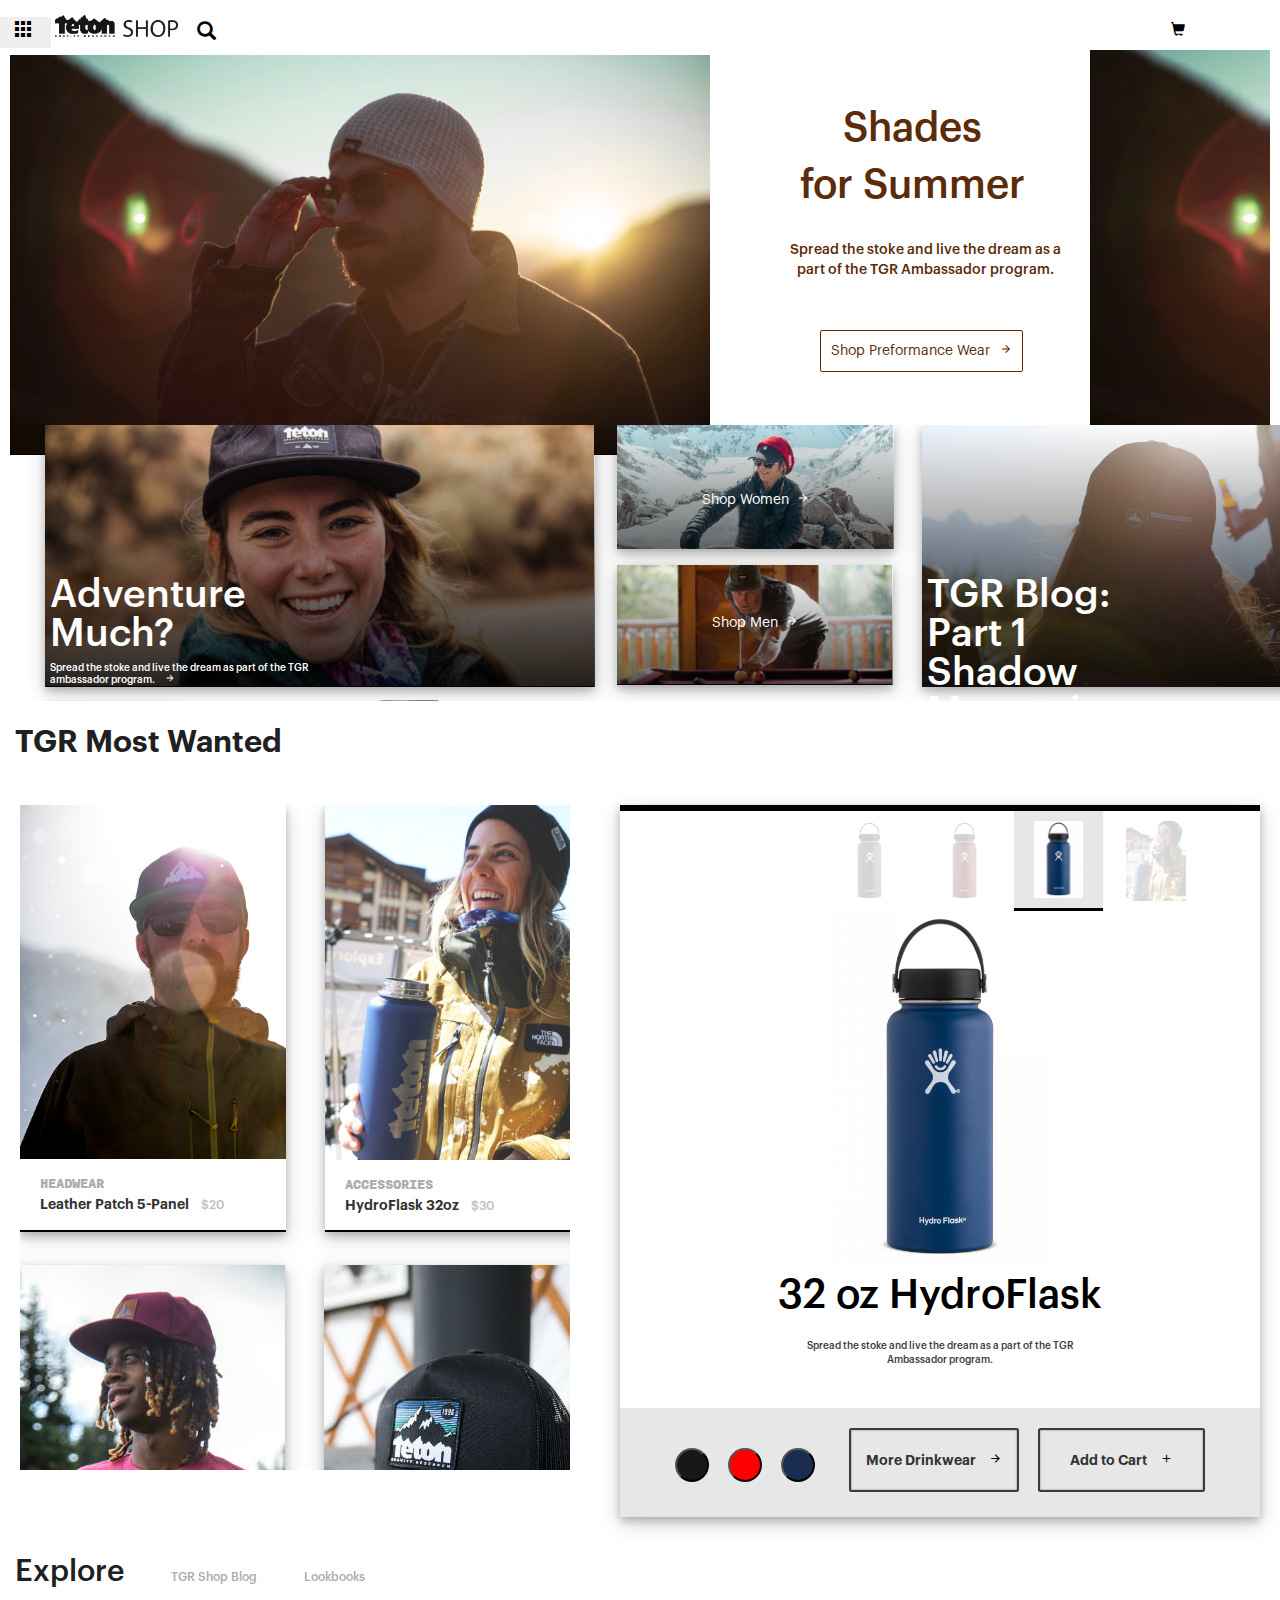
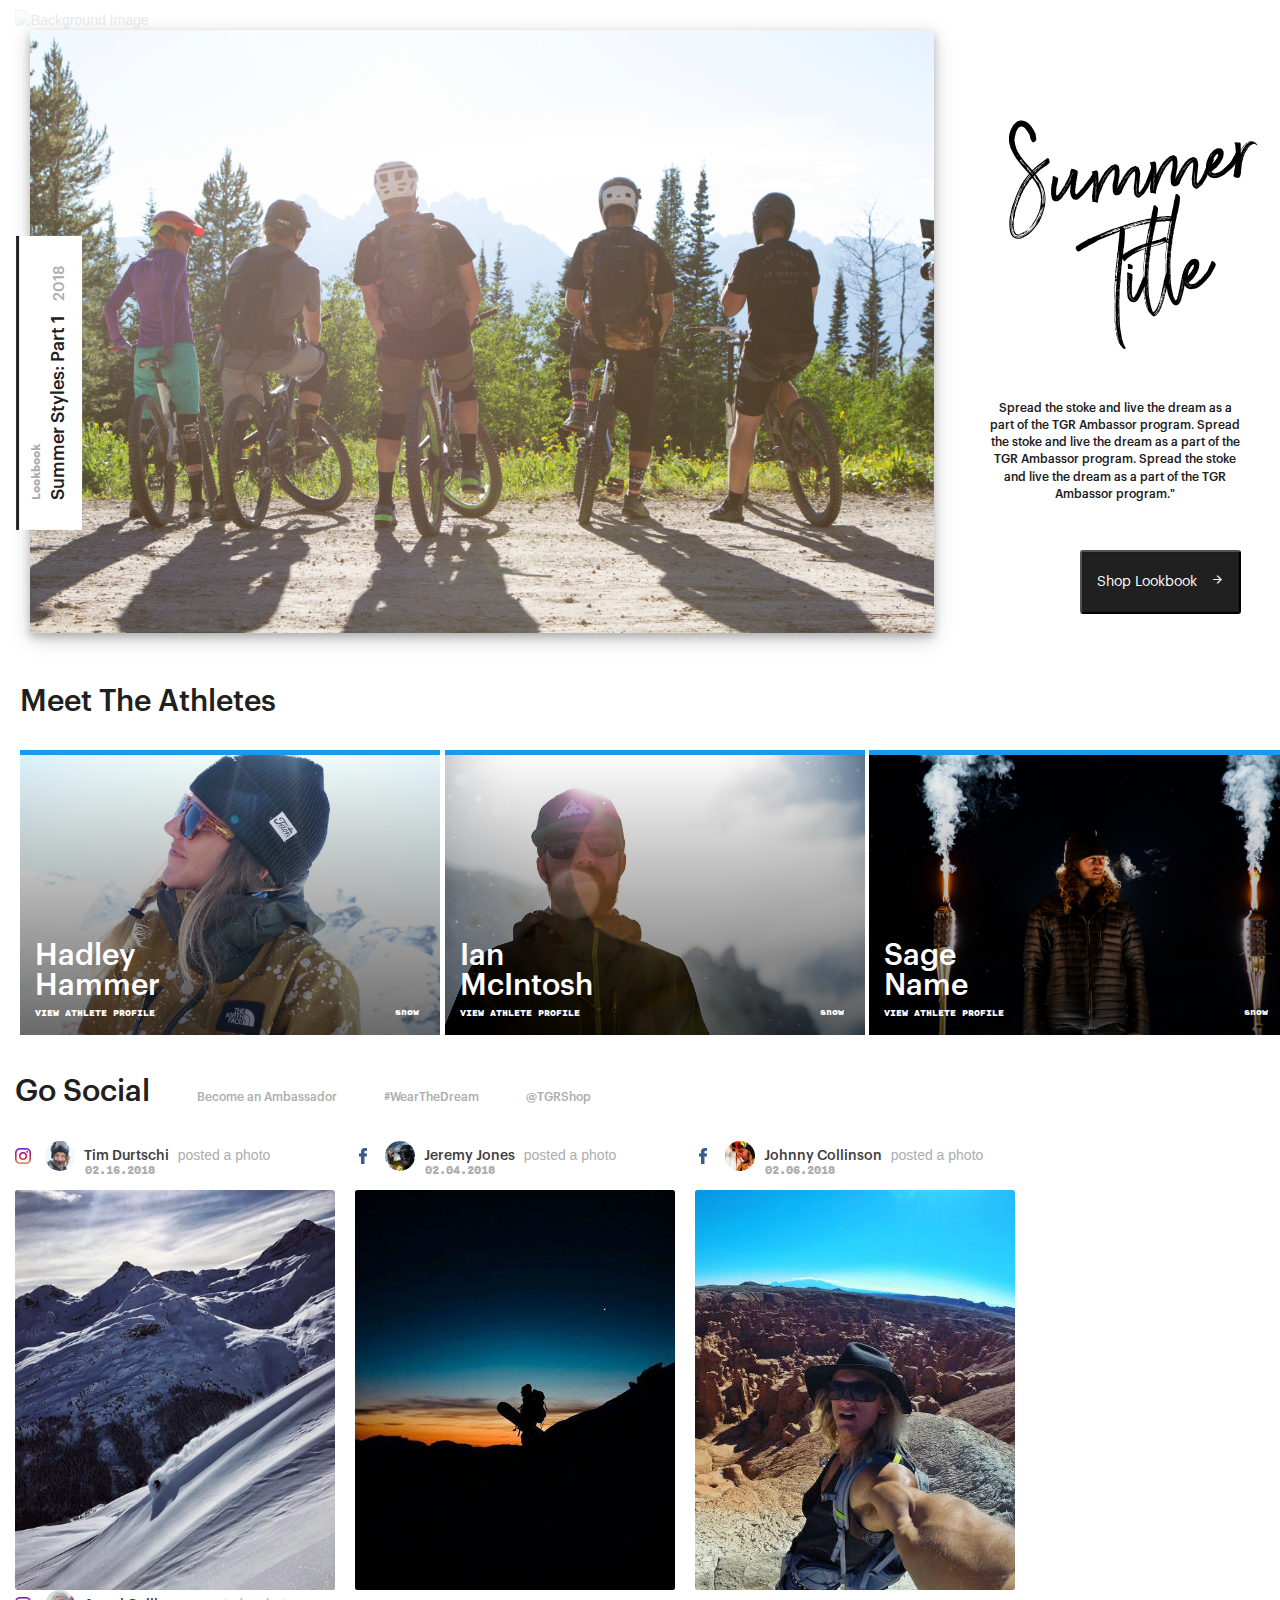
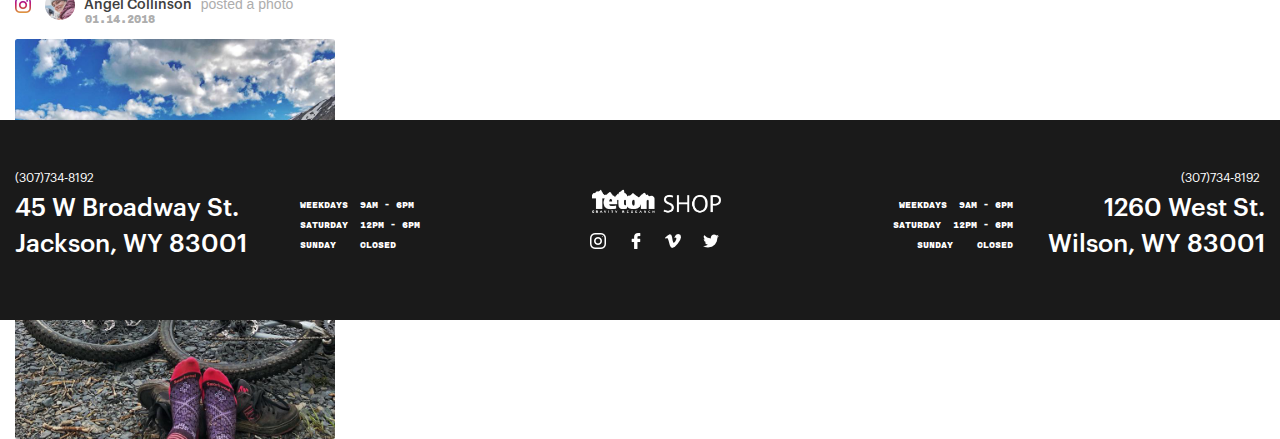
==== index.html @ 50fa4849 "6/29/2018 4:58pm RH" ====
<!doctype html>
<html lang="en">
<head>
	<meta charset="utf-8">
    <link rel="stylesheet" href="assets/css/style.css">
    <link rel="reset" href="assets/css/reset.css">
    <link rel="stylesheet" href="https://maxcdn.bootstrapcdn.com/bootstrap/3.3.7/css/bootstrap.min.css">
    <link href="https://fonts.googleapis.com/icon?family=Material+Icons" rel="stylesheet">
    <link rel="stylesheet" href="https://cdnjs.cloudflare.com/ajax/libs/font-awesome/4.7.0/css/font-awesome.min.css">
    <link rel="stylesheet" href="https://cdnjs.cloudflare.com/ajax/libs/Swiper/4.3.2/css/swiper.css"> 

	<title>Teton Shop Summer</title>

</head>

<body>

<!--Header-->
	<div class="logo">
        <div class="row">
        	<div class="navigation">
	        	<div class="dropdown">
		       		<button onclick="myFunction()" class="dropbtn">
		       			<i class="material-icons">&#xe5c3;</i>
		       		</button>
		       		<div class="dropdown-content" id="myDropdown">
		       			<div class="close-dropdown"><i class="material-icons dropdown">&#xe5cd;</i></div>
		       			<img alt="logo" src="assets/images/logo.png" class="dropdown-logo">
		       			<div class="dropdown-search"><span class="glyphicon glyphicon-search"></span></div>
		       			<a href="#" class="teton-link">tetongravity.com<i class="material-icons link-arrow">&#xe5c8;</i></a>
		       			<div class="dropdown-area1">
		       				<div class="dropdown-headers1">
				       			<a href="#">Films</a>
				       			<a href="#">Team</a>
				       			<a href="#">Lookbook</a>
				       		</div>
				       		<div class="dropdown-headers2">
				       			<a href="#">Contact</a>
				       			<a href="#" class="sub-categories">Locations</a>
				       			<a href="#" class="sub-categories">Shipping & Returns</a>
				       			<a href="#" class="sub-categories">Customer Service</a>
								<a href="#" class="sub-categories">FAQ</a>
							</div>
						</div>
						<div class="dropdown-area2">
			       			<a href="#">Men</a>
			       			<a href="#" class="sub-categories">Graphic Tees</a>
			       			<a href="#" class="sub-categories">Hoodies & Flannels</a>
			       			<a href="#" class="sub-categories">Preformance Wear</a>
			       			<a href="#">Women</a>
			       			<a href="#" class="sub-categories">Tees & Tanks</a>
			       			<a href="#" class="sub-categories">Hoodies</a>
			       			<a href="#" class="sub-categories">Shorts</a>
							<a href="#" class="sub-categories">Preformance Wear</a>
						</div>
						<div class="dropdown-area3">
			       			<a href="#">Accessories</a>
			       			<a href="#" class="sub-categories">Stickers</a>
			       			<a href="#" class="sub-categories">Beverage</a>
			       			<a href="#" class="sub-categories">Socks</a>
			       			<a href="#" class="sub-categories">Books</a>
			       			<a href="#" class="sub-categories">Gift Cards</a>
			       		</div>
			       		<div class="dropdown-area4">
			       			<a href="#">Headwear</a>
			       			<a href="#" class="sub-categories">Hats/Caps</a>
			       			<a href="#" class="sub-categories">Beanies</a>
			       			<a href="#" class="sub-categories">Buffs</a>
			       			<div class="eyewear">
				       			<a href="#">Eyewear</a>
				       			<a href="#" class="sub-categories">Goggles</a>
				       			<a href="#" class="sub-categories">Sunglasses</a>
			       			</div>
			       			<a href="#" class="sale">Sale</a>
			       		</div>
			       		<img src="assets/images/a-biker.jpg" alt="Your Profile" class="login-hero">
			       		<div class="login-hero-overlay"></div>
			       		<img src="assets/images/a-biker2.jpg" alt="Your Profile" class="login-profile">
			       		<div class="login-name">John Doe</div>
			       		<div class="login-shipping">shipping address</div>
			       		<div class="login-address">1234 Torotown St.</br>City,ST-12345</div>
			       		<button class="edit-profile">Edit Profile</button>
			       		<div class="not-you">Not you?</div>
			       		<div class="not-you-sign">Sign In</div>
			       		<button class="your-cart"><span class="glyphicon login-cart"></span></button>

		       		</div>
	       		</div>
	       	</div>
       		<div class="col-2">
    			<img alt="logo" src="assets/images/logo.png">
    		</div>
	    	<div class="col-3">
	   			<span class="glyphicon glyphicon-search"></span>
	   		</div>
	   	</div>
	<div class="hero-image"></div>
	<div class="shades">Shades</br>for Summer</div>
	<div class="header-description">Spread the stoke and live the dream as a</br>part of the TGR Ambassador program.</div>
	<button class="header-button">Shop Preformance Wear<i class="material-icons header-wear-arrow">&#xe5c8;</i></button>
	<div class="shopping-cart"><span class="glyphicon"></span></div>
	<img src="assets/images/videoreplace-other.jpg" class="hero-image-two" alt="Shades">
	</div>
<!--End Header-->
<!--End Infinite Scroller-->

<!--Section 1-->
	<div class="section-one-row">
		<div class="scrollable">
			<div class="col-md-5 scroller-element1">
				<img src="assets/images/adventuremuch.jpg" alt="Ambassador program picture" class="element1-pic">
				<div class="element1-text">
					<div class="adventure-text">Adventure Much?
					</div> Spread the stoke and live the dream as part of the TGR </br>ambassador program.
					<i class="material-icons element1-arrow">&#xe5c8;</i>
				</div>
			</div>
			<div class="col-md-3">
				<img src="assets/images/@nickkalisz_DSC06789.jpg" alt="Shop Women" class="shop-women">
				<div class="shop-women-text">Shop Women
					<i class="material-icons shop-women-arrow">&#xe5c8;</i>
				</div>
				<img src="assets/images/shopm.jpg" alt="Shop Men" class="shop-men">
				<div class="shop-men-text">Shop Men
					<i class="material-icons shop-men-arrow">&#xe5c8;</i>
				</div>
			</div>
			<div class="col-md-4 scroller-element4">
				<img src="assets/images/IMG_8978.jpg" alt="hat" class="element4">
				<div class="element1-text">
					<div class="adventure-text">TGR Blog: Part 1</br>Shadow Mountain</div>
					Shadow Mountain- at the base of the Tetons is home to our first adventure. See the Whole Story here.
					<i class="material-icons element1-arrow">&#xe5c8;</i>
				</div>
			</div>

<!--Repeated Section One-->

			<div class="col-md-5 scroller-element-2">
				<img src="assets/images/adventuremuch.jpg" alt="Ambassador program picture" class="element1-pic">
				<div class="element1-text">
					<div class="adventure-text">Adventure Much?
					</div> Spread the stoke and live the dream as part of the TGR </br>ambassador program.
					<i class="material-icons element1-arrow">&#xe5c8;</i>
				</div>
			</div>
			<div class="col-md-3">
				<img src="assets/images/@nickkalisz_DSC06789.jpg" alt="Shop Women" class="shop-women">
				<div class="shop-women-text">Shop Women
					<i class="material-icons shop-women-arrow">&#xe5c8;</i>
				</div>
				<img src="assets/images/shopm.jpg" alt="Shop Men" class="shop-men">
				<div class="shop-men-text">Shop Men
					<i class="material-icons shop-men-arrow">&#xe5c8;</i>
				</div>
			</div>
			<div class="col-md-4 scroller-element4">
				<img src="assets/images/IMG_8978.jpg" alt="Video" class="element4">
			</div>
		</div>
	</div>
<!--End Section 1-->

<!--TGR Most Wanted Title-->
	<div class="mostwanted">TGR Most Wanted</div>

<!--Section Two-->
	<div class="section2-row">
		<div class="vertical-scroller-area">
			<div class="vertical-scroller">
				<div class="col-md-3 mostwanted-ad1">
					<img src="assets/images/IAN.jpg" alt="leather patch ad" class="mostwanted-ad1-picture">
					<div class="headwear-caption-holder">
						<div class="headwear">headwear</div>
						<div class="headwear-caption">Leather Patch 5-Panel
							<div class="headwear-price">$20</div>
						</div>
			   		</div>		
				</div>
				<div class="col-md-3 mostwanted-ad2">
					<img src="assets/images/DSC00227.jpg" alt="Hydroflask Ad" class="accessoriesimg">
					<div class="headwear-caption-holder">
						<div class="headwear">accessories</div>
						<div class="headwear-caption">HydroFlask 32oz
							<div class="headwear-price">$30</div>
						</div>
					</div>
				</div>
				<div class="col-md-3 hat1-ad">
					<img src="assets/images/WP9A0791.jpg" alt="Hat Ad" class="hat1ad">
					<div class="headwear-caption-holder">
						<div class="headwear">apparel</div>
						<div class="headwear-caption">Ride the Tetons Tee
							<div class="headwear-price">$20</div>
						</div>
			   		</div>		
				</div>
				<div class="col-md-3 hat2-ad">
					<img src="assets/images/4045-BK-Lifestyleshot.jpg" alt="Hat Ad" class="hat2ad">
					<div class="headwear-caption-holder">
						<div class="headwear">headwear</div>
						<div class="headwear-caption">Alpine Cap
							<div class="headwear-price">$20</div>
						</div>
			   		</div>		
				</div>
				<div class="col-md-3 socks-ad">
					<img src="assets/images/ACCESSORIES.jpg" alt="Hat Ad" class="hat2ad">
					<div class="headwear-caption-holder">
						<div class="headwear">apparel</div>
						<div class="headwear-caption">Let's Go America Socks
							<div class="headwear-price">$20</div>
						</div>
			   		</div>		
				</div>
				<div class="col-md-3 sweatshirt-ad">
					<img src="assets/images/738A0532.JPG" alt="Hat Ad" class="hat2ad">
					<div class="headwear-caption-holder">
						<div class="headwear">headwear</div>
						<div class="headwear-caption">Alpine Cap
							<div class="headwear-price">$20</div>
						</div>
			   		</div>		
				</div>
				<div class="email-attention">Be the first to know.</div>
				<div class="stay-updated">Stay updated with the latest ticket & merch sales.</div>
				<div class="email-address">Email Address</div>
				<button class="email">Subscribe<i class="material-icons lookbook-arrow">&#xe5c8;</i></button>

			</div>
		</div>
		<div class="col-md-6 water-ad">
			<div class="gallery">
				<img src="assets/images/hydro-black.jpg" alt="Hydroflask" class="gallery-image">
				<img src="assets/images/hydro-red.jpg" alt="Hydroflask" class="gallery-image">
				<img src="assets/images/hydro-flask-stainless-steel-vacuum-insulated-water-bottle-32-oz-wide-mouth-flex-cap-cobalt.jpg" alt="HydroFlask" class="gallery-image gallery-image-highlight">
				<img src="assets/images/DSC00227.jpg" alt="Hydroflask Ad" class="gallery-image">
			</div>	
			<img src="assets/images/hydro-flask-stainless-steel-vacuum-insulated-water-bottle-32-oz-wide-mouth-flex-cap-cobalt.jpg" alt="HydroFlask" class="main-gallery-image" id="main-gallery-image">
			<div class="largeAd-title">32 oz HydroFlask</div>
			<div class="largeAd-text">Spread the stoke and live the dream as a part of the TGR </br>Ambassador program.</div>
			<div class="largeAd-bottom-container">
				<button class="black"></button>
				<button class="red"></button>
				<button class="blue"></button>
				<button class="drinkwear">More Drinkwear
					<i class="material-icons drinkwear-arrow">&#xe5c8;</i>
				</button>
				<button class="cart">Add to Cart
					<i class="material-icons cart-add">add</i>
				</button>
			</div>
		</div>
	</div>
<!--End Section Two-->	

<!--Section Three-->
	<div class="explore">Explore
		<p class="explore-nav1">TGR Shop Blog</p>
		<p class="explore-nav2">Lookbooks</p>
	</div>
	<img src="assets/images/bikerbackground.JPG" alt="Background Image" class="explore-background">
	<img src="assets/images/bikerimage.JPG" alt="Main Image" class="explore-image">
	<div class="sidebar">Lookbook
		<div class="sidebar-title">Summer Styles: Part 1
			<div class="year">2018</div>
		</div>
	</div>
	<div class="explore-title">Summer
		<div class="explore-title2">Title</div>
	</div>
	<div class="explore-info">Spread the stoke and live the dream as a part of the TGR Ambassor program. Spread the stoke and live the dream as a part of the TGR Ambassor program. Spread the stoke and live the dream as a part of the TGR Ambassor program."</div>
	<button class="lookbook">Shop Lookbook
		<i class="material-icons lookbook-arrow">&#xe5c8;</i>
	</button>

<!--End Section Three-->

<!--Section Four-->
	<div class="meetathletes">Meet The Athletes</div>
	<div class="scrollarea">
		<div class="scrollable2">
			<div class="col-md-2 scroll2-element1">
				<img src="assets/images/DSC00181.jpg" alt="Hadley Hammer" class="scroll2-image">
				<div class="scroll2-background"></div>
				<div class="scroll2-name">Hadley</br>Hammer</div>
				<button class="pro1">View Athlete Profile</button>
				<div class="scroll2-snow">snow</div>
			</div>

			<div class="col-md-2 scroll2-element2">
				<img src="assets/images/Ian_McIntosh_AK_2016__0222.jpg" alt="Ian McIntosh" class="scroll2-image">
				<div class="scroll2-background"></div>
				<div class="scroll2-name">Ian</br>McIntosh</div>
				<button class="pro1">View Athlete Profile</button>
				<div class="scroll2-snow">snow</div>
			</div>

			<div class="col-md-2 scroll2-element3">
				<img src="assets/images/Sage_2015_414.jpg" alt="Sage" class="scroll2-image">
				<div class="scroll2-background"></div>
				<div class="scroll2-name">Sage</br>Name</div>
				<button class="pro1">View Athlete Profile</button>
				<div class="scroll2-snow">snow</div>
			</div>

			<div class="col-md-2 scroll2-element4">
				<img src="assets/images/DSC00181.jpg" alt="Hadley Hammer" class="scroll2-image">
				<div class="scroll2-background"></div>
				<div class="scroll2-name">Hadley</br>Hammer</div>
				<button class="pro1">View Athlete Profile</button>
				<div class="scroll2-snow">snow</div>
			</div>

			<div class="col-md-2 scroll2-element5">
				<img src="assets/images/Ian_McIntosh_AK_2016__0222.jpg" alt="Ian McIntosh" class="scroll2-image">
				<div class="scroll2-background"></div>
				<div class="scroll2-athlete">Snow Athlete</div>
				<div class="scroll2-name">Ian</br>McIntosh</div>
				<button class="pro1">View Athlete Profile</button>
				<div class="scroll2-snow">snow</div>
			</div>

			<div class="col-md-2 scroll2-element6">
				<img src="assets/images/Sage_2015_414.jpg" alt="Sage" class="scroll2-image">
				<div class="scroll2-background"></div>
				<div class="scroll2-name">Sage</br>Name</div>
				<button class="pro1">View Athlete Profile</button>
				<div class="scroll2-snow">snow</div>
			</div>

		</div>
	</div>
		
<!--End Section Four-->

<!--Section Five-->
	<div class="social">Go Social
		<p class="social-nav1">Become an Ambassador</p>
		<p class="social-nav2">#WearTheDream</p>
		<p class="social-nav3">@TGRShop</p>
	</div>
	<div class="posts-container">
		<div class="col-sm-4 socialpost">
			<img src="assets/images/instagram-color.png" alt="Instagram" class="instagramincolor">
			<img src="assets/images/tim-profile.jpg" alt="Tim Durtschi" class="social-profile">
			<div class="social-name">Tim Durtschi</div>
			<div class="social-posted">posted a photo</div>
			<div class="social-date">02.16.2018</div>
			<img src="assets/images/tim-photo.png" alt="Social post" class="social-picture">
		</div>
		<div class="col-sm-4 socialpost">
			<img src="assets/images/facebook-color.png" alt="Facebook" class="facebookincolor">
			<img src="assets/images/jeremy-profile.jpg" alt="Jeremy Jones" class="social-profile">
			<div class="social-name">Jeremy Jones</div>
			<div class="social-posted">posted a photo</div>
			<div class="social-date">02.04.2018</div>
			<img src="assets/images/jeremy-post.jpg" alt="Jeremy's Post" class="social-picture">
		</div>
		<div class="col-sm-4 socialpost">
			<img src="assets/images/facebook-color.png" alt="Facebook" class="facebookincolor">
			<img src="assets/images/johnny-profile.jpg" alt="Johnny Collinson" class="social-profile">
			<div class="social-name">Johnny Collinson</div>
			<div class="social-posted">posted a photo</div>
			<div class="social-date">02.06.2018</div>
			<img src="assets/images/johnny-post.jpg" alt="Johnny's Post" class="social-picture">
		</div>
		<div class="col-sm-4 socialpost">
			<img src="assets/images/instagram-color.png" alt="Instagram" class="instagramincolor">
			<img src="assets/images/angel-profile.jpg" alt="Angel Collinson" class="social-profile">
			<div class="social-name">Angel Collinson</div>
			<div class="social-posted">posted a photo</div>
			<div class="social-date">01.14.2018</div>
			<img src="assets/images/angel-picture.jpg" alt="Angel's Post" class="social-picture">
		</div>
	</div>
<!--End Section Five-->

<!--Footer-->
	<div class="footer">
		<div class="col-md-4">
			<div class="phone-number">(307)734-8192</div>
			<div class="address">45 W Broadway St.</br>Jackson, WY 83001</div>
			<div class="days-of-week">weekdays&nbsp;&nbsp;9am - 6pm</br>saturday&nbsp;&nbsp;12pm - 6pm</br>sunday&nbsp;&nbsp;&nbsp; closed</div>
		</div>
		<div class="col-md-4">
			<img src="assets/images/logowhite.png" alt="Footer Logo" class="footer-logo">
			<img src="assets/images/instagram.png" alt="Instagram" class="instagram">
			<img src="assets/images/facebook-logo.png" alt="Facebook" class="facebook">
			<img src="assets/images/vimeo-logo.png" alt="Vimeo" class="vimeo">
			<img src="assets/images/twitter-logo-silhouette.png" alt="Twitter" class="twitter">
		</div>
		<div class="col-md-4">
			<div class="phone-number two">(307)734-8192</div>
			<div class="address2">1260 West St.</br>Wilson, WY 83001</div>
			<div class="days-of-week-two">weekdays&nbsp;&nbsp;9am - 6pm</br>saturday&nbsp;&nbsp;12pm - 6pm</br>sunday&nbsp;&nbsp;&nbsp; closed</div>
		</div>
	</div>
<!--End Footer-->

<!--JQuery-->
	<script src="https://ajax.googleapis.com/ajax/libs/jquery/3.3.1/jquery.min.js"></script>
	<script src="https://cdnjs.cloudflare.com/ajax/libs/Swiper/4.3.2/js/swiper.js"></script>
	<script title="text/javascript" src="assets/js/main.js"></script>
<!--End JQuery-->


</body>
</html>
---- assets/css/style.css ----
/* TABLE OF CONTENTS
##1 Fonts 
##2 Header
##3 Swiper
	##Section 1
		##Section 1, col 1
		##Section 1, col 2
		##Section 1, col 3
##4 Section 2
	Headwear Ad
	Accesories Ad
	Water Bottle Ad
	Hat1 Ad
	Hat2 Ad
##5 Section 3
	##6 Sidebar
	##7 Explore Info
##8 Section 4
	##9 Scrollable 2
##16 Section 5
##21 Section 6
*/
/* line 26, ../scss/_home.scss */
body {
  overflow-x: hidden;
}

/* ##1 Fonts */
@font-face {
  font-family: graphikblack;
  src: url("/assets/fonts/Graphik-Black.otf");
}
@font-face {
  font-family: graphikmedium;
  src: url("/assets/fonts/Graphik-Medium.otf");
}
@font-face {
  font-family: graphikregular;
  src: url("/assets/fonts/Graphik-Regular.otf");
}
@font-face {
  font-family: brownhillscript;
  src: url("/assets/fonts/Brownhill Script.ttf");
}
@font-face {
  font-family: graphiksemibold;
  src: url("/assets/fonts/Graphik-Semibold.otf");
}
@font-face {
  font-family: nittiblack;
  src: url("/assets/fonts/nitti_black.ttf");
}
@font-face {
  font-family: graphikextralight;
  src: url("/assets/fonts/Graphik-Extralight.otf");
}
/* End Fonts */
/* ##2 Header */
/* line 64, ../scss/_home.scss */
.hero-image {
  background-image: url("/assets/images/videoreplace.jpg");
  height: 400px;
  width: 700px;
  background-position: center;
  background-size: cover;
  border-bottom: solid 1px black;
  position: relative;
}

/* line 73, ../scss/_home.scss */
div.col-1 {
  margin-left: 20px;
  display: inline;
  font-size: 22px;
  margin-top: 20px;
  color: black;
}

/* line 80, ../scss/_home.scss */
div.col-2 {
  display: inline;
}

/* line 84, ../scss/_home.scss */
div.col-3 {
  display: inline;
  font-size: 19px;
}

/* line 89, ../scss/_home.scss */
div.logo {
  width: 20%;
  margin-left: 10px;
  padding-top: 15px;
}

/* line 95, ../scss/_home.scss */
.logo img {
  width: 50%;
  padding: 10px;
  padding-top: 0px;
  padding-bottom: 18px;
  margin-left: 50px;
}

/* line 102, ../scss/_home.scss */
.logo span {
  color: black;
}

/* line 105, ../scss/_home.scss */
.shades {
  position: absolute;
  top: 100px;
  left: 800px;
  color: #5C2B0A;
  font-family: graphikmedium;
  font-size: 40px;
  text-align: center;
}

/* line 114, ../scss/_home.scss */
.header-description {
  position: absolute;
  top: 240px;
  left: 790px;
  text-align: center;
  color: #5C2B0A;
  font-family: graphikmedium;
}

/* line 122, ../scss/_home.scss */
button.header-button {
  position: absolute;
  top: 330px;
  left: 820px;
  background-color: white;
  border: solid 1px;
  border-radius: 2px;
  padding: 10px 10px;
  font-family: graphikregular;
  color: #5C2B0A;
}

/* line 133, ../scss/_home.scss */
button.header-button:hover {
  transition: ease .2s;
  box-shadow: 0 8px 16px 0 rgba(0, 0, 0, 0.2), 0 6px 20px 0 rgba(0, 0, 0, 0.19);
}

/* line 137, ../scss/_home.scss */
i.material-icons.header-wear-arrow {
  font-size: 12px;
  margin-left: 10px;
}

/* line 141, ../scss/_home.scss */
img.hero-image-two {
  position: absolute;
  right: 0px;
  top: 0px;
  height: 425px;
  width: 200px;
  margin-top: 50px;
}

/* line 150, ../scss/_home.scss */
i {
  font-size: 24px;
}

/* line 153, ../scss/_home.scss */
i.materialicons {
  font-size: 14px;
  position: absolute;
  top: 496px;
  left: 702px;
  color: red;
}

/* line 161, ../scss/_home.scss */
.cart h1 {
  font-family: graphikblack;
  font-size: 13px;
  color: black;
  padding-right: 15px;
  float: right;
}

/* line 168, ../scss/_home.scss */
div.cart {
  width: 15%;
  float: right;
  position: absolute;
  top: 0;
  right: 0;
}

/* line 175, ../scss/_home.scss */
.summer-title {
  position: absolute;
  top: 65px;
  left: 320px;
  font-family: brownhillscript;
  color: white;
  font-size: 120px;
  line-height: 110px;
  transform: rotate(-8deg);
  animation: 3s ease-in-out;
}

/* line 186, ../scss/_home.scss */
.summer-title2 {
  position: absolute;
  font-family: brownhillscript;
  color: white;
  font-size: 120px;
  transform: rotate(-5deg);
  margin-left: 65px;
  animation: 3s ease-in-out;
}

@keyframes fadeIn {
  from {
    opacity: 0;
  }
  to {
    opacity: 1;
  }
}
/* line 196, ../scss/_home.scss */
.fade-in {
  opacity: 0;
  animation: fadeIn ease-in 1;
  animation-fill-mode: forwards;
  animation-duration: 2s;
}

/* line 202, ../scss/_home.scss */
.fade-in.one {
  animation-delay: 0.7s;
}

/* line 205, ../scss/_home.scss */
.nav-col2 img {
  height: 20px;
}

/*button*/
/* line 209, ../scss/_home.scss */
.button {
  width: 100%;
  float: right;
  padding-right: 5%;
  padding-bottom: 3%;
  right: 0;
  bottom: 0;
  position: absolute;
}

/* line 219, ../scss/_home.scss */
.button .btn-video {
  background-color: white;
  color: black;
  font-size: 13px;
  border-radius: 2px;
  border: none;
  padding: 10px;
  float: right;
  transition: 0.25s;
  opacity: 0.9;
  font-family: graphikmedium;
}

/* line 231, ../scss/_home.scss */
.glyphicon {
  margin-left: 5px;
}

/* line 235, ../scss/_home.scss */
.button .btn-video:hover {
  background-color: #E4BFA4;
  box-shadow: 0 8px 16px 0 rgba(0, 0, 0, 0.2), 0 6px 20px 0 rgba(0, 0, 0, 0.19);
}

/* line 240, ../scss/_home.scss */
.shopping-cart {
  position: absolute;
  top: 20px;
  right: 95px;
}

/* End Header */
/* ##3 Swiper */
                    /*
.swiper-container {
    width: 100%;
    height: 100%;
    margin-top: 10px !important;
}
.swiper-wrapper {
	-webkit-transition-timing-function:linear!important; 
	-o-transition-timing-function:linear!important; 
	transition-timing-function:linear!important; 
} 
.swiper-slide {
    text-align: center;
    font-size: 15px;
    font-family: graphikmedium;
    background: #fff;    
}
a {
	color: red !important;
	text-decoration: underline !important;
}*/
/* Section 1 */
/* line 272, ../scss/_home.scss */
div.section-one-row {
  margin-top: -30px;
  margin-left: 30px;
  width: 100vw;
  overflow-x: scroll;
}

/* line 278, ../scss/_home.scss */
.scrollable {
  overflow-x: scroll;
  overflow-y: hidden;
  width: 192vw;
}

/* line 283, ../scss/_home.scss */
.element1-pic {
  width: auto;
  height: 262px;
  z-index: 0;
  position: absolute;
  border-bottom: solid black 1px;
}

/* line 290, ../scss/_home.scss */
.shop-women {
  height: 124px;
  margin-bottom: 20px;
  position: absolute;
  z-index: 0;
}

/* line 296, ../scss/_home.scss */
.shop-men {
  height: 120px;
  position: absolute;
  border-bottom: solid black 1px;
}

/* line 301, ../scss/_home.scss */
.section-one-video {
  height: 262px;
  border-bottom: solid black 1px;
  box-shadow: 0 4px 8px 0 rgba(0, 0, 0, 0.2), 0 6px 20px 0 rgba(0, 0, 0, 0.19);
}

/* line 306, ../scss/_home.scss */
.col-md-4.scroller-element4 {
  margin-top: 0px;
}

/* line 309, ../scss/_home.scss */
.col-md-5.scroller-element1 {
  padding-right: 5px;
  width: 571.62px;
}

/* line 313, ../scss/_home.scss */
.col-md-5.scroller-element-2 {
  margin-left: 85px;
  width: 571px;
}

/* Section 1, col 1 */
/* line 318, ../scss/_home.scss */
.element1-text {
  z-index: 5;
  position: relative;
  bottom: 0;
  background: linear-gradient(to bottom, transparent 0%, black 120%);
  box-shadow: 0 4px 8px 0 rgba(0, 0, 0, 0.2), 0 6px 20px 0 rgba(0, 0, 0, 0.19);
  width: 550.27px;
  height: 262px;
  padding-top: 150px;
  padding-left: 5px;
  color: white;
  font-family: graphikmedium;
  font-size: 10px;
  line-height: 1;
  transition: .2s;
}

/* line 334, ../scss/_home.scss */
.element1-text:hover {
  background-color: rgba(255, 255, 255, 0.2);
  transition: .2s ease;
}

/* line 338, ../scss/_home.scss */
.adventure-text {
  font-size: 39px;
  width: 40%;
  line-height: 1;
  padding-bottom: 10px;
}

/* line 344, ../scss/_home.scss */
.material-icons.element1-arrow {
  font-size: 10px;
  padding-left: 8px;
}

/* Section 1, col 2 */
/* line 349, ../scss/_home.scss */
.shop-women-text {
  background: linear-gradient(to bottom, transparent 0%, black 170%);
  box-shadow: 0 4px 8px 0 rgba(0, 0, 0, 0.2), 0 6px 20px 0 rgba(0, 0, 0, 0.19);
  position: relative;
  z-index: 3;
  font-family: graphikregular;
  padding-top: 65px;
  padding-bottom: 35px;
  text-align: center;
  margin-bottom: 16px;
  color: white;
  width: 277px;
  height: 124px;
}

/* line 363, ../scss/_home.scss */
.shop-women-text:hover {
  background-color: rgba(255, 255, 255, 0.2);
  transition: .2s ease;
}

/* line 367, ../scss/_home.scss */
.material-icons.shop-women-arrow {
  font-size: 12px;
  padding-left: 4px;
  color: white;
}

/* line 372, ../scss/_home.scss */
.shop-men-text {
  background: linear-gradient(to bottom, transparent 0%, black 170%);
  box-shadow: 0 4px 8px 0 rgba(0, 0, 0, 0.2), 0 6px 20px 0 rgba(0, 0, 0, 0.19);
  position: relative;
  z-index: 3;
  font-family: graphikregular;
  padding-top: 48px;
  padding-bottom: 35px;
  text-align: center;
  margin-bottom: 15px;
  color: white;
  width: 276px;
  height: 120px;
}

/* line 386, ../scss/_home.scss */
.shop-men-text:hover {
  background-color: rgba(255, 255, 255, 0.2);
  transition: .2s ease;
}

/* line 390, ../scss/_home.scss */
.material-icons.shop-men-arrow {
  font-size: 12px;
  padding-left: 4px;
  color: white;
}

/* Section 1, col 3 */
/* line 396, ../scss/_home.scss */
.col-md-3 {
  width: 305px !important;
}

/* line 399, ../scss/_home.scss */
.element4 {
  height: 262px;
  position: absolute;
}

/* line 403, ../scss/_home.scss */
.col-md-4.scroller-element4 {
  width: 335px;
}

/* line 406, ../scss/_home.scss */
.material-icons.element4-arrow {
  position: relative;
  font-size: 50px;
  padding-left: 140px;
  padding-top: 110px;
  color: white;
}

/* line 413, ../scss/_home.scss */
.material-icons.element4-arrow:hover {
  transform: scale(1.05);
  transition: .2s ease-in-out;
}

/* End Swiper */
/* ##4 Section 2 */
/* line 420, ../scss/_home.scss */
.mostwanted {
  font-family: graphiksemibold;
  font-size: 31px;
  color: #202020;
  padding: 20px 0px 40px 15px;
  display: block;
}

/* line 427, ../scss/_home.scss */
.section2-row {
  padding-left: 15px;
}

/* line 430, ../scss/_home.scss */
.vertical-scroller-area {
  width: 43vw;
  margin-left: 5px;
  overflow-x: hidden;
  overflow-y: scroll;
  position: absolute;
  height: 665px;
}

/* line 438, ../scss/_home.scss */
.vertical-scroller {
  overflow-x: hidden;
  overflow-y: hidden;
  height: 1500px;
}

/* Header Ad */
/* line 446, ../scss/_home.scss */
.col-md-3.mostwanted-ad1 {
  padding-left: 0px;
  box-shadow: 0 4px 8px 0 rgba(0, 0, 0, 0.2), 0 6px 20px 0 rgba(0, 0, 0, 0.19);
  width: 265.67px !important;
  border-bottom: solid black 2px;
  position: absolute;
}

/* line 453, ../scss/_home.scss */
.mostwanted-ad1-picture {
  height: 354.24px;
}

/* line 456, ../scss/_home.scss */
.mostwanted-ad1-picture:hover {
  filter: blur(2px);
  transition: ease .1s;
}

/* line 460, ../scss/_home.scss */
.headwear {
  font-family: nittiblack;
  color: #ADADAD;
  text-transform: uppercase;
  padding-top: 15px;
  padding-left: 20px;
}

/* line 467, ../scss/_home.scss */
.headwear-caption-holder {
  padding-bottom: 15px;
}

/* line 470, ../scss/_home.scss */
.headwear-caption {
  font-family: graphiksemibold;
  display: inline;
  padding-left: 20px;
}

/* line 475, ../scss/_home.scss */
.headwear-price {
  display: inline;
  padding-left: 9px;
  font-size: 12px;
  font-family: graphikmedium;
  color: #BEBEBE;
}

/* line 482, ../scss/_home.scss */
.material-icons.headwear-add {
  font-size: 14px;
  padding-left: 10px;
}

/* line 486, ../scss/_home.scss */
.material-icons.headwear-add:hover {
  transform: scale(1.5);
  transition: .2s ease;
}

/* line 490, ../scss/_home.scss */
.material-icons.headwear-arrow {
  font-size: 14px;
  padding-left: 4px;
}

/* line 494, ../scss/_home.scss */
.material-icons.headwear-arrow:hover {
  transform: scale(1.5);
  transition: .2s ease;
}

/* Accesories Ad */
/* line 500, ../scss/_home.scss */
.col-md-3.mostwanted-ad2 {
  box-shadow: 0 4px 8px 0 rgba(0, 0, 0, 0.2), 0 6px 20px 0 rgba(0, 0, 0, 0.19);
  border-bottom: solid black 2px;
  width: 263.11px !important;
  padding-left: 0px;
  margin-left: 20px;
  position: absolute;
  left: 285px;
}

/* line 509, ../scss/_home.scss */
.accessoriesimg {
  height: 354.4px;
}

/* line 512, ../scss/_home.scss */
.accessoriesimg:hover {
  filter: blur(2px);
  transition: ease .1s;
}

/* line 516, ../scss/_home.scss */
.hat1ad:hover {
  filter: blur(2px);
  transition: ease .1s;
}

/* line 520, ../scss/_home.scss */
.hat2ad:hover {
  filter: blur(2px);
  transition: ease .1s;
}

/* line 524, ../scss/_home.scss */
.material-icons.accessories-add {
  font-size: 14px;
  padding-left: 40px;
}

/* line 528, ../scss/_home.scss */
.material-icons.accessories-add:hover {
  transform: scale(1.3);
  transition: .2s ease;
}

/* line 532, ../scss/_home.scss */
.col-md-3.socks-ad {
  position: absolute;
  margin-top: 20px;
  position: absolute;
  top: 900px;
  left: -15px;
  border-bottom: solid black 2px;
  width: 265px !important;
  box-shadow: 0 4px 8px 0 rgba(0, 0, 0, 0.2), 0 6px 20px 0 rgba(0, 0, 0, 0.19);
  margin-left: 15px;
  padding: 0px;
}

/* line 544, ../scss/_home.scss */
.col-md-3.sweatshirt-ad {
  position: absolute;
  margin-top: 20px;
  position: absolute;
  top: 900px;
  left: 290px;
  border-bottom: solid black 2px;
  width: 265px !important;
  box-shadow: 0 4px 8px 0 rgba(0, 0, 0, 0.2), 0 6px 20px 0 rgba(0, 0, 0, 0.19);
  margin-left: 15px;
  padding: 0px;
}

/* line 556, ../scss/_home.scss */
.email-attention {
  font-family: graphikmedium;
  font-size: 30px;
  color: #202020;
  position: absolute;
  top: 1400px;
  left: 150px;
}

/* line 564, ../scss/_home.scss */
.stay-updated {
  font-family: graphikmedium;
  font-size: 10px;
  color: gray;
  position: absolute;
  top: 1450px;
  left: 170px;
}

/* line 572, ../scss/_home.scss */
.email-address {
  font-family: graphikmedium;
  font-size: 10px;
  color: gray;
  position: absolute;
  top: 1500px;
  left: 120px;
  padding: 20px 140px 20px 20px;
  border: solid gray 1px;
  border-radius: 3px;
}

/* line 583, ../scss/_home.scss */
button.email {
  position: absolute;
  top: 1500px;
  left: 370px;
  background-color: #202020;
  padding: 17px 15px;
  font-family: graphikregular;
  color: white;
  font-size: 14px;
  border-radius: 3px;
  box-shadow: inset 0px 0px 2px 0px rgba(0, 0, 0, 0.5);
}

/* line 595, ../scss/_home.scss */
.email:hover {
  transition: ease .2s;
  transform: scale(1.1);
}

/* Water Bottle Ad */
/* line 602, ../scss/_home.scss */
.gallery {
  margin-left: 150px;
}

/* line 605, ../scss/_home.scss */
.gallery-image {
  height: 100px;
  opacity: .2;
  padding: 10px 20px;
}

/* line 610, ../scss/_home.scss */
.gallery-image-highlight {
  border-bottom: solid black;
  background-color: #E7E7E7;
  height: 100px;
  padding: 10px 20px;
  opacity: 1;
}

/* line 617, ../scss/_home.scss */
.main-gallery-image {
  height: 355.82px;
}

/* line 620, ../scss/_home.scss */
.largeAd-title {
  font-family: graphikmedium;
  font-size: 40px;
  color: black;
  text-align: center;
  padding-bottom: 15px;
}

/* line 627, ../scss/_home.scss */
.largeAd-text {
  font-family: graphikmedium;
  font-size: 10px;
  color: #3D3D3D;
  text-align: center;
  padding-bottom: 40px;
}

/* line 634, ../scss/_home.scss */
.col-md-6.water-ad {
  margin-left: 45px;
  padding-right: 0px;
  padding-left: 0px;
  text-align: center;
  border-top: solid black 6px;
  position: absolute;
  right: 20px;
  box-shadow: 0 4px 8px 0 rgba(0, 0, 0, 0.2), 0 6px 20px 0 rgba(0, 0, 0, 0.19);
}

/* line 644, ../scss/_home.scss */
.largeAd-bottom-container {
  background-color: #E7E7E7;
  padding: 20px;
}

/* line 648, ../scss/_home.scss */
button.black {
  border-radius: 25px;
  padding: 15px;
  background-color: #181818;
}

/* line 653, ../scss/_home.scss */
button.black:hover {
  box-shadow: 0 4px 8px 0 rgba(0, 0, 0, 0.2), 0 6px 20px 0 rgba(0, 0, 0, 0.19);
  transform: scale(1.05);
  transition: .2s ease;
}

/* line 658, ../scss/_home.scss */
button.red {
  border-radius: 25px;
  padding: 15px;
  background-color: red;
  margin: 15px;
}

/* line 664, ../scss/_home.scss */
button.red:hover {
  box-shadow: 0 4px 8px 0 rgba(0, 0, 0, 0.2), 0 6px 20px 0 rgba(0, 0, 0, 0.19);
  transform: scale(1.05);
  transition: .2s ease;
}

/* line 669, ../scss/_home.scss */
button.blue {
  border-radius: 25px;
  padding: 15px;
  background-color: #1A2C4F;
  margin-right: 30px;
}

/* line 675, ../scss/_home.scss */
button.blue:hover {
  box-shadow: 0 4px 8px 0 rgba(0, 0, 0, 0.2), 0 6px 20px 0 rgba(0, 0, 0, 0.19);
  transform: scale(1.05);
  transition: .2s ease;
}

/* line 680, ../scss/_home.scss */
button.drinkwear {
  background-color: #E7E7E7;
  border: solid #3B3B3B 2px;
  padding: 20px 15px;
  font-family: graphiksemibold;
  font-size: 14px;
  border-radius: 2.5px;
  box-shadow: inset 0px 0px 2px 0px rgba(0, 0, 0, 0.5);
}

/* line 689, ../scss/_home.scss */
button.drinkwear:hover {
  box-shadow: 0 4px 8px 0 rgba(0, 0, 0, 0.2), 0 6px 20px 0 rgba(0, 0, 0, 0.19);
  transform: scale(1.01);
  transition: .2s ease;
}

/* line 694, ../scss/_home.scss */
.material-icons.drinkwear-arrow {
  font-size: 13px;
  padding-left: 10px;
  color: black;
}

/* line 699, ../scss/_home.scss */
button.cart {
  background-color: #E7E7E7;
  border: solid #3B3B3B 2px;
  padding: 20px 30px;
  margin-left: 15px;
  font-family: graphiksemibold;
  font-size: 14px;
  border-radius: 2.5px;
  box-shadow: inset 0px 0px 2px 0px rgba(0, 0, 0, 0.5);
}

/* line 709, ../scss/_home.scss */
button.cart:hover {
  box-shadow: 0 4px 8px 0 rgba(0, 0, 0, 0.2), 0 6px 20px 0 rgba(0, 0, 0, 0.19);
  transform: scale(1.01);
  transition: .2s ease;
}

/* line 714, ../scss/_home.scss */
.material-icons.cart-add {
  font-size: 13px;
  color: black;
  padding-left: 10px;
}

/* Hat1 Ad */
/* line 721, ../scss/_home.scss */
.col-md-3.hat1-ad {
  position: absolute;
  top: 460px;
  left: -15px;
  border-bottom: solid black 2px;
  width: 280px !important;
  box-shadow: 0 4px 8px 0 rgba(0, 0, 0, 0.2), 0 6px 20px 0 rgba(0, 0, 0, 0.19);
}

/* Hat2 Ad */
/* line 732, ../scss/_home.scss */
.col-md-3.hat2-ad {
  position: absolute;
  margin-top: 20px;
  position: absolute;
  top: 440px;
  left: 289px;
  border-bottom: solid black 2px;
  width: 265px !important;
  box-shadow: 0 4px 8px 0 rgba(0, 0, 0, 0.2), 0 6px 20px 0 rgba(0, 0, 0, 0.19);
  margin-left: 15px;
  padding: 0px;
}

/* ##5 Section 3 */
/* line 747, ../scss/_home.scss */
.explore {
  position: absolute;
  top: 1550px;
  left: 15px;
  font-size: 30px;
  font-family: graphikmedium;
  color: #202020;
}

/* line 755, ../scss/_home.scss */
.explore-nav1 {
  padding-left: 20px;
  margin: 0 0 10px;
  display: inline;
  color: #ADADAD;
  font-size: 12px;
  margin: 20px;
}

/* line 763, ../scss/_home.scss */
.explore-nav2 {
  margin: 0 0 10px;
  display: inline;
  color: #ADADAD;
  font-size: 12px;
  margin: 20px;
}

/* line 770, ../scss/_home.scss */
.explore-image {
  position: absolute;
  top: 1630px;
  height: 602.92px;
  left: 30px;
  box-shadow: 0 4px 8px 0 rgba(0, 0, 0, 0.2), 0 6px 20px 0 rgba(0, 0, 0, 0.19);
}

/* line 777, ../scss/_home.scss */
.explore-background {
  position: absolute;
  top: 1610px;
  left: 15px;
  height: 640px;
  width: 100%;
  opacity: .1;
}

/* ##6 Sidebar */
/* line 787, ../scss/_home.scss */
.sidebar {
  color: #ADADAD;
  font-family: nittiblack;
  font-size: 12px;
  transform: rotate(270deg);
  border-top: solid #202020 3px;
  position: absolute;
  top: 1950px;
  background-color: white;
  left: -98px;
  padding: 10px 30px;
}

/* line 799, ../scss/_home.scss */
.sidebar-title {
  color: #202020;
  font-family: graphikmedium;
  font-size: 18px;
}

/* line 804, ../scss/_home.scss */
.year {
  color: #ADADAD;
  display: inline;
  font-size: 15px;
  margin-left: 10px;
}

/* ##7 Explore Info */
/* line 813, ../scss/_home.scss */
.explore-title {
  position: absolute;
  top: 1700px;
  left: 1000px;
  font-family: brownhillscript;
  color: black;
  font-size: 120px;
  line-height: 110px;
  transform: rotate(-8deg);
}

/* line 823, ../scss/_home.scss */
.explore-title2 {
  position: absolute;
  font-family: brownhillscript;
  color: black;
  font-size: 120px;
  transform: rotate(-5deg);
  margin-left: 65px;
}

/* line 831, ../scss/_home.scss */
.explore-info {
  color: #202020;
  font-size: 12px;
  font-family: graphikmedium;
  position: absolute;
  top: 2000px;
  left: 950px;
  margin: 0px 40px;
  text-align: center;
}

/* line 841, ../scss/_home.scss */
button.lookbook {
  position: absolute;
  top: 2150px;
  left: 1080px;
  background-color: #202020;
  padding: 20px 15px;
  font-family: graphikregular;
  color: white;
  font-size: 14px;
  border-radius: 3px;
  box-shadow: inset 0px 0px 2px 0px rgba(0, 0, 0, 0.5);
}

/* line 853, ../scss/_home.scss */
button.lookbook:hover {
  box-shadow: 0 4px 8px 0 rgba(0, 0, 0, 0.2), 0 6px 20px 0 rgba(0, 0, 0, 0.19);
  transform: scale(1.01);
  transition: .2s ease;
}

/* line 858, ../scss/_home.scss */
.material-icons.lookbook-arrow {
  font-size: 13px;
  padding-left: 10px;
  color: white;
}

/* ##8 Section 4 */
/* line 865, ../scss/_home.scss */
.meetathletes {
  position: absolute;
  top: 2280px;
  left: 20px;
  font-size: 30px;
  font-family: graphikmedium;
  color: #202020;
}

/* ##9 Scrollable 2 */
/* line 875, ../scss/_home.scss */
.scrollarea {
  width: 100vw;
  margin-left: 5px;
  overflow-x: scroll;
  overflow-y: hidden;
  top: 2350px;
  position: absolute;
}

/* line 883, ../scss/_home.scss */
.scrollable2 {
  overflow-x: scroll;
  overflow-y: hidden;
  width: 199vw;
  height: 290px;
}

/* line 890, ../scss/_home.scss */
.scroll2-image1 {
  position: absolute;
  width: 500px;
  z-index: 0;
}

/* line 895, ../scss/_home.scss */
.scroll2-background {
  position: relative;
  z-index: 1;
  height: 285px;
  width: 420px;
  background: linear-gradient(to bottom, transparent 0%, black 170%);
}

/* line 902, ../scss/_home.scss */
.scroll2-name {
  z-index: 2;
  position: absolute;
  left: 30px;
  top: 190px;
  font-size: 30px;
  line-height: 30px;
  font-family: graphikmedium;
  color: white;
}

/* line 912, ../scss/_home.scss */
button.pro1 {
  z-index: 3;
  position: absolute;
  left: 15px;
  top: 255px;
  background: none;
  border: none;
  color: white;
  font-family: nittiblack;
  text-transform: uppercase;
  width: 150px;
  font-size: 10px;
}

/* line 925, ../scss/_home.scss */
button.pro1:hover {
  transform: scale(1.05);
  transition: .2s ease;
}

/* line 929, ../scss/_home.scss */
.scroll2-image {
  width: 420px;
  z-index: 0;
  position: absolute;
  border-top: solid #1A9AED 5px;
}

/* line 935, ../scss/_home.scss */
.scroll2-snow {
  display: inline;
  position: absolute;
  top: 255px;
  left: 390px;
  font-family: nittiblack;
  font-size: 10px;
  color: white;
  z-index: 3;
}

/* End Scrollable 2 */
/* ##16 Section 5 */
/* line 949, ../scss/_home.scss */
.social {
  position: absolute;
  top: 2670px;
  left: 15px;
  font-family: graphikmedium;
  font-size: 30px;
  color: #202020;
}

/* line 957, ../scss/_home.scss */
.social-nav1 {
  padding-left: 20px;
  margin: 0 0 10px;
  display: inline;
  color: #ADADAD;
  font-size: 12px;
  margin: 20px;
}

/* line 965, ../scss/_home.scss */
.social-nav2 {
  margin: 0 0 10px;
  display: inline;
  color: #ADADAD;
  font-size: 12px;
  margin: 20px;
}

/* line 972, ../scss/_home.scss */
.social-nav3 {
  margin: 0 0 10px;
  display: inline;
  color: #ADADAD;
  font-size: 12px;
  margin: 20px;
}

/* ##21 Section 6 */
/* line 981, ../scss/_home.scss */
.footer {
  position: absolute;
  top: 3200px;
  width: 100vw;
  height: 200px;
  background-color: #1A1A1A;
  margin-top: 120px;
}

/* line 989, ../scss/_home.scss */
.col-md-4 {
  margin-top: 30px;
}

/* line 992, ../scss/_home.scss */
.phone-number {
  color: white;
  top: 20px;
  position: absolute;
  font-family: graphikregular;
  font-size: 12px;
}

/* line 999, ../scss/_home.scss */
.phone-number.two {
  right: 20px;
}

/* line 1002, ../scss/_home.scss */
.address {
  position: relative;
  font-size: 25px;
  color: white;
  font-family: graphikmedium;
  margin-top: 40px;
}

/* line 1009, ../scss/_home.scss */
.address2 {
  position: relative;
  font-size: 25px;
  color: white;
  font-family: graphikmedium;
  margin-top: 40px;
  text-align: right;
}

/* line 1017, ../scss/_home.scss */
.footer-logo {
  height: 50px;
  margin-left: 150px;
  margin-top: 25px;
  margin-bottom: 5px;
}

/* line 1023, ../scss/_home.scss */
.instagram {
  margin-left: 148px;
  margin-right: 9px;
}

/* line 1027, ../scss/_home.scss */
.instagram:hover {
  transform: scale(1.3);
  transition: .2s ease;
}

/* line 1031, ../scss/_home.scss */
.facebook, .twitter, .vimeo {
  margin: 0px 9px;
}

/* line 1034, ../scss/_home.scss */
.facebook:hover {
  transform: scale(1.3);
  transition: .2s ease;
}

/* line 1038, ../scss/_home.scss */
.twitter:hover {
  transform: scale(1.3);
  transition: .2s ease;
}

/* line 1042, ../scss/_home.scss */
.vimeo:hover {
  transform: scale(1.3);
  transition: .2s ease;
}

/* line 1046, ../scss/_home.scss */
.days-of-week {
  position: absolute;
  font-family: nittiblack;
  color: white;
  font-size: 10px;
  text-transform: uppercase;
  left: 300px;
  top: 45px;
  line-height: 20px;
}

/* line 1056, ../scss/_home.scss */
.days-of-week-two {
  position: absolute;
  font-family: nittiblack;
  color: white;
  font-size: 10px;
  text-transform: uppercase;
  top: 45px;
  line-height: 20px;
  left: 40px;
  text-align: right;
}

/* End Section 6 // End Page */
/* line 1069, ../scss/_home.scss */
.posts-container {
  position: absolute;
  top: 2741px;
}

/* line 1073, ../scss/_home.scss */
.social-profile {
  border-radius: 100px;
  height: 30px;
  margin-left: 10px;
}

/* line 1078, ../scss/_home.scss */
.social-profile:hover {
  transform: scale(1.1);
  transition: .2s ease;
}

/* line 1082, ../scss/_home.scss */
.social-name {
  display: inline;
  font-family: graphikmedium;
  margin-left: 5px;
  color: #404040;
}

/* line 1088, ../scss/_home.scss */
.social-posted {
  display: inline;
  margin-left: 5px;
  color: #ADADAD;
}

/* line 1093, ../scss/_home.scss */
.social-date {
  font-family: nittiblack;
  font-size: 12px;
  color: #ADADAD;
  margin-left: 70px;
  margin-top: -8px;
}

/* line 1100, ../scss/_home.scss */
.social-picture {
  height: 400px;
  border-radius: 2.5px;
  margin-top: 10px;
}

/* line 1105, ../scss/_home.scss */
.social-picture:hover {
  transform: scale(1.05);
  transition: .2s ease;
}

/* line 1109, ../scss/_home.scss */
.col-sm-4.socialpost {
  width: 340px;
}

/* line 1, ../scss/_nav.scss */
.navigation {
  height: 0px;
  /* .dropdown:hover .dropdown-content {
       display: block;
   }*/
}
/* line 3, ../scss/_nav.scss */
.navigation .dropdown {
  position: relative;
  display: inline-block;
}
/* line 7, ../scss/_nav.scss */
.navigation .dropbtn {
  color: black;
  padding: 0px 16px;
  font-size: 16px;
  border: none;
  position: absolute;
  top: -13px;
}
/* line 15, ../scss/_nav.scss */
.navigation .dropdown-content {
  display: none;
  position: absolute;
  background-color: #f1f1f1;
  min-width: 160px;
  box-shadow: 0px 8px 16px 0px rgba(0, 0, 0, 0.2);
  z-index: 100 !important;
  width: 100vw;
  height: 390px;
  top: -30px;
}
/* line 25, ../scss/_nav.scss */
.navigation .dropdown-content .close-dropdown {
  display: inline;
  color: black;
  margin-left: 20px;
}
/* line 30, ../scss/_nav.scss */
.navigation .dropdown-content .material-icons.dropdown:hover {
  transform: scale(1.1);
  transition: ease .2s;
}
/* line 34, ../scss/_nav.scss */
.navigation .dropdown-content img.dropdown-logo {
  width: 150px;
  margin: 0px;
}
/* line 38, ../scss/_nav.scss */
.navigation .dropdown-content .dropdown-search {
  font-size: 20px;
  display: inline;
}
/* line 42, ../scss/_nav.scss */
.navigation .dropdown-content a.teton-link {
  position: absolute;
  top: -5px;
  right: 540px;
}
/* line 47, ../scss/_nav.scss */
.navigation .dropdown-content i.material-icons.link-arrow {
  font-size: 10px;
  margin-left: 10px;
  color: black;
}
/* line 52, ../scss/_nav.scss */
.navigation .dropdown-content .dropdown-area1 {
  line-height: 10px;
  position: absolute;
  margin-left: 30px;
}
/* line 57, ../scss/_nav.scss */
.navigation .dropdown-content .dropdown-headers1 {
  line-height: 5px;
  margin: 10px;
}
/* line 61, ../scss/_nav.scss */
.navigation .dropdown-content .dropdown-area2 {
  line-height: 10px;
  position: absolute;
  margin-left: 250px;
}
/* line 66, ../scss/_nav.scss */
.navigation .dropdown-content .dropdown-headers2 {
  margin-left: 10px;
  margin-top: 30px;
}
/* line 70, ../scss/_nav.scss */
.navigation .dropdown-content .dropdown-area3 {
  line-height: 10px;
  position: absolute;
  margin-left: 500px;
}
/* line 75, ../scss/_nav.scss */
.navigation .dropdown-content .eyewear {
  margin-top: 25px;
}
/* line 78, ../scss/_nav.scss */
.navigation .dropdown-content .sale {
  margin-top: 15px;
  color: red;
}
/* line 82, ../scss/_nav.scss */
.navigation .dropdown-content .dropdown-area4 {
  line-height: 10px;
  position: absolute;
  margin-left: 700px;
}
/* line 88, ../scss/_nav.scss */
.navigation .dropdown-content img.login-hero {
  position: absolute;
  right: 0px;
  height: 390px;
  width: 550px;
  border-right: solid red 40px;
  padding: 0px;
}
/* line 96, ../scss/_nav.scss */
.navigation .dropdown-content .login-hero-overlay {
  position: absolute;
  right: 40px;
  width: 510px;
  height: 390px;
  background-color: black;
  opacity: .8;
  top: 0px;
}
/* line 105, ../scss/_nav.scss */
.navigation .dropdown-content .login-name {
  position: absolute;
  right: 250px;
  color: white;
  font-family: graphikmedium;
  font-size: 40px;
  top: 200px;
}
/* line 113, ../scss/_nav.scss */
.navigation .dropdown-content img.login-profile {
  padding: 0px;
  margin: 0px;
  border-radius: 100px;
  height: 130px;
  width: 130px;
  position: absolute;
  right: 290px;
  top: 45px;
}
/* line 123, ../scss/_nav.scss */
.navigation .dropdown-content .login-shipping {
  position: absolute;
  color: white;
  right: 280px;
  font-family: nittiblack;
  text-transform: uppercase;
  top: 265px;
  font-size: 13px;
}
/* line 132, ../scss/_nav.scss */
.navigation .dropdown-content .login-address {
  font-family: graphikregular;
  color: white;
  font-size: 15px;
  top: 285px;
  right: 278px;
  position: absolute;
  text-align: center;
}
/* line 141, ../scss/_nav.scss */
.navigation .dropdown-content button.edit-profile {
  position: absolute;
  right: 450px;
  top: 350px;
  background: none;
  color: white;
  font-family: graphikextralight;
  padding: 5px 10px;
  border: solid white 1.5px;
  border-radius: 3px;
}
/* line 152, ../scss/_nav.scss */
.navigation .dropdown-content button.edit-profile:hover {
  transform: scale(1.1);
  transition: ease .2s;
}
/* line 156, ../scss/_nav.scss */
.navigation .dropdown-content .not-you {
  font-family: graphikextralight;
  color: white;
  right: 340px;
  position: absolute;
  top: 355px;
}
/* line 163, ../scss/_nav.scss */
.navigation .dropdown-content .not-you-sign {
  color: white;
  font-family: graphikmedium;
  position: absolute;
  right: 285px;
  top: 355px;
}
/* line 170, ../scss/_nav.scss */
.navigation .dropdown-content .not-you-sign:hover {
  transform: scale(1.1);
  transition: ease .2s;
}
/* line 174, ../scss/_nav.scss */
.navigation .dropdown-content button.your-cart {
  position: absolute;
  right: 200px;
  top: 350px;
  background: none;
  border: none;
}
/* line 181, ../scss/_nav.scss */
.navigation .dropdown-content button.your-cart:hover {
  transform: scale(1.1);
  transition: ease .2s;
}
/* line 185, ../scss/_nav.scss */
.navigation .dropdown-content span.glyphicon.login-cart {
  color: white;
  font-size: 20px;
}
/* line 191, ../scss/_nav.scss */
.navigation .dropdown-content a {
  color: black;
  padding: 12px 16px;
  text-decoration: none;
  display: block;
  font-family: graphikblack;
}
/* line 198, ../scss/_nav.scss */
.navigation a.sub-categories {
  color: gray;
  font-family: graphikmedium;
  font-size: 11px;
}
/* line 204, ../scss/_nav.scss */
.navigation .dropdown-content a:hover {
  background-color: #ddd;
}
/* line 207, ../scss/_nav.scss */
.navigation .show {
  display: block;
}
/* line 215, ../scss/_nav.scss */
.navigation .dropdown:hover .dropbtn {
  transform: scale(1.1);
}
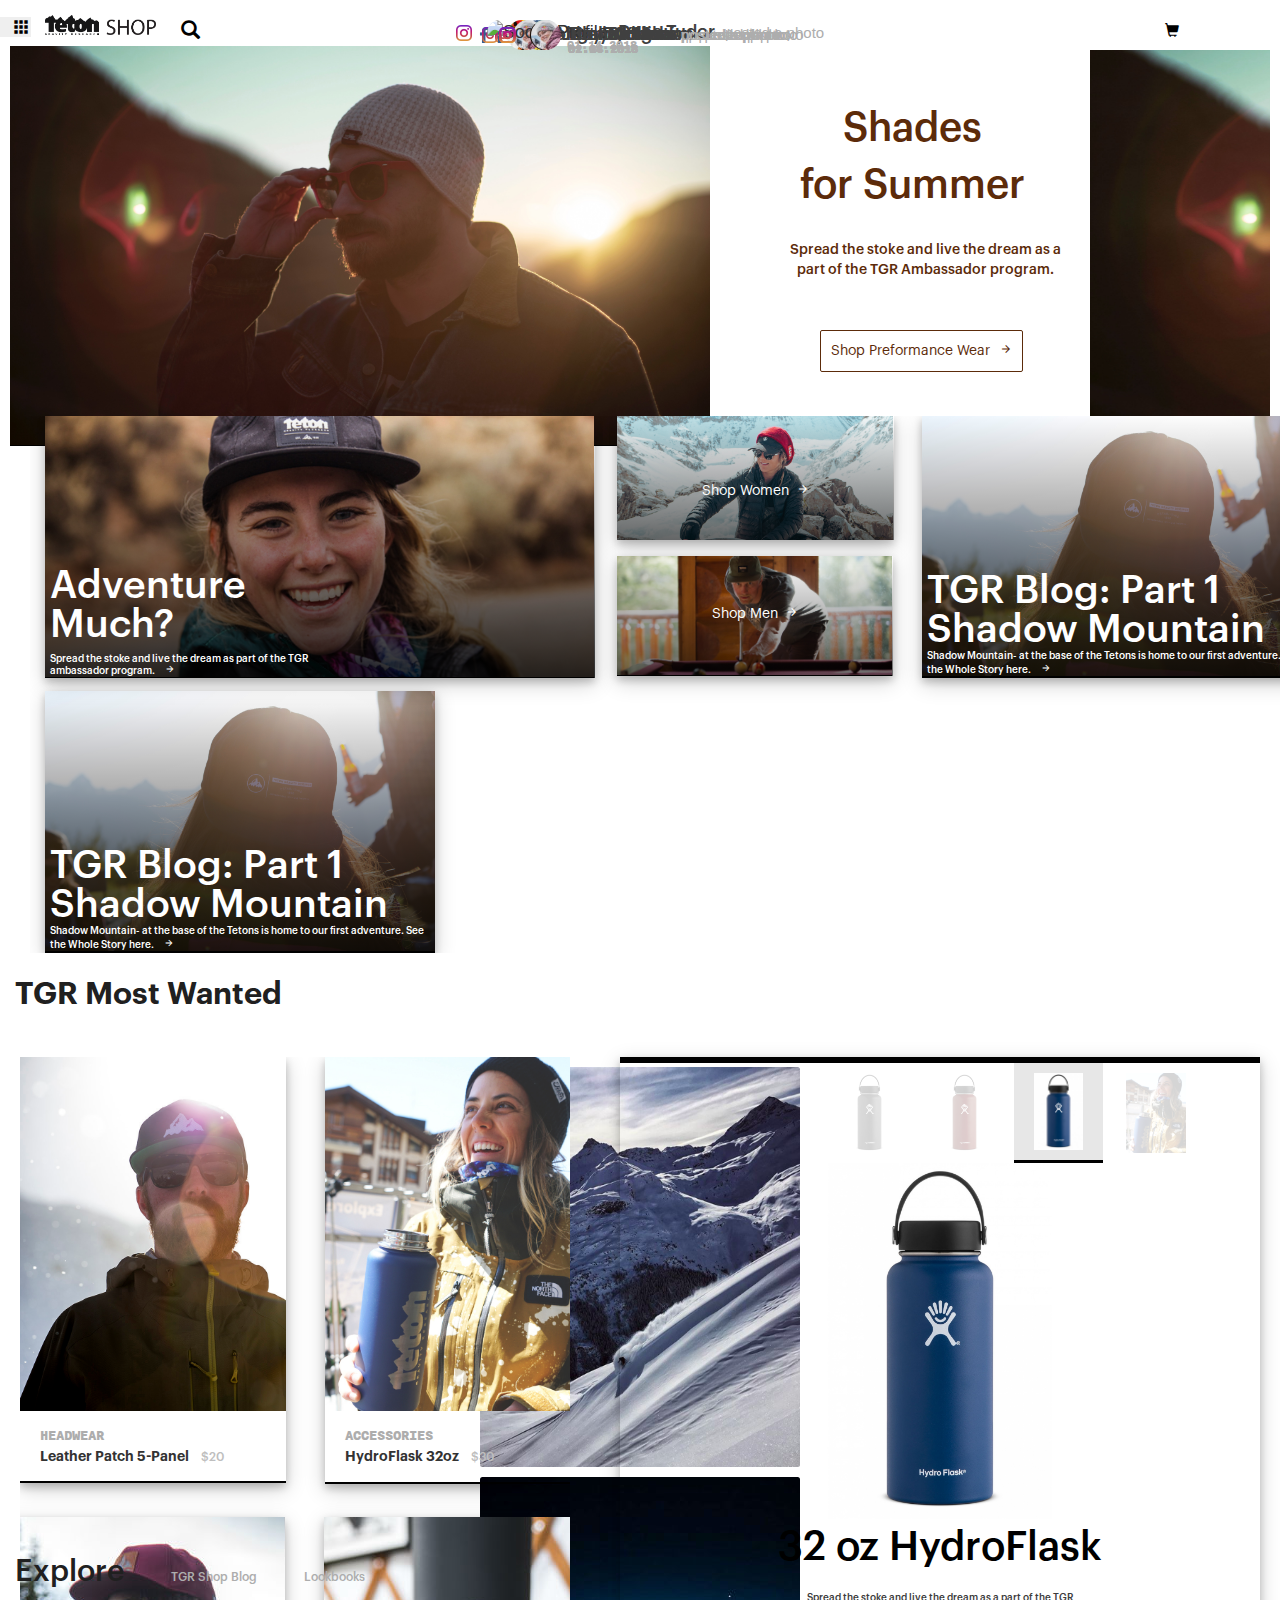
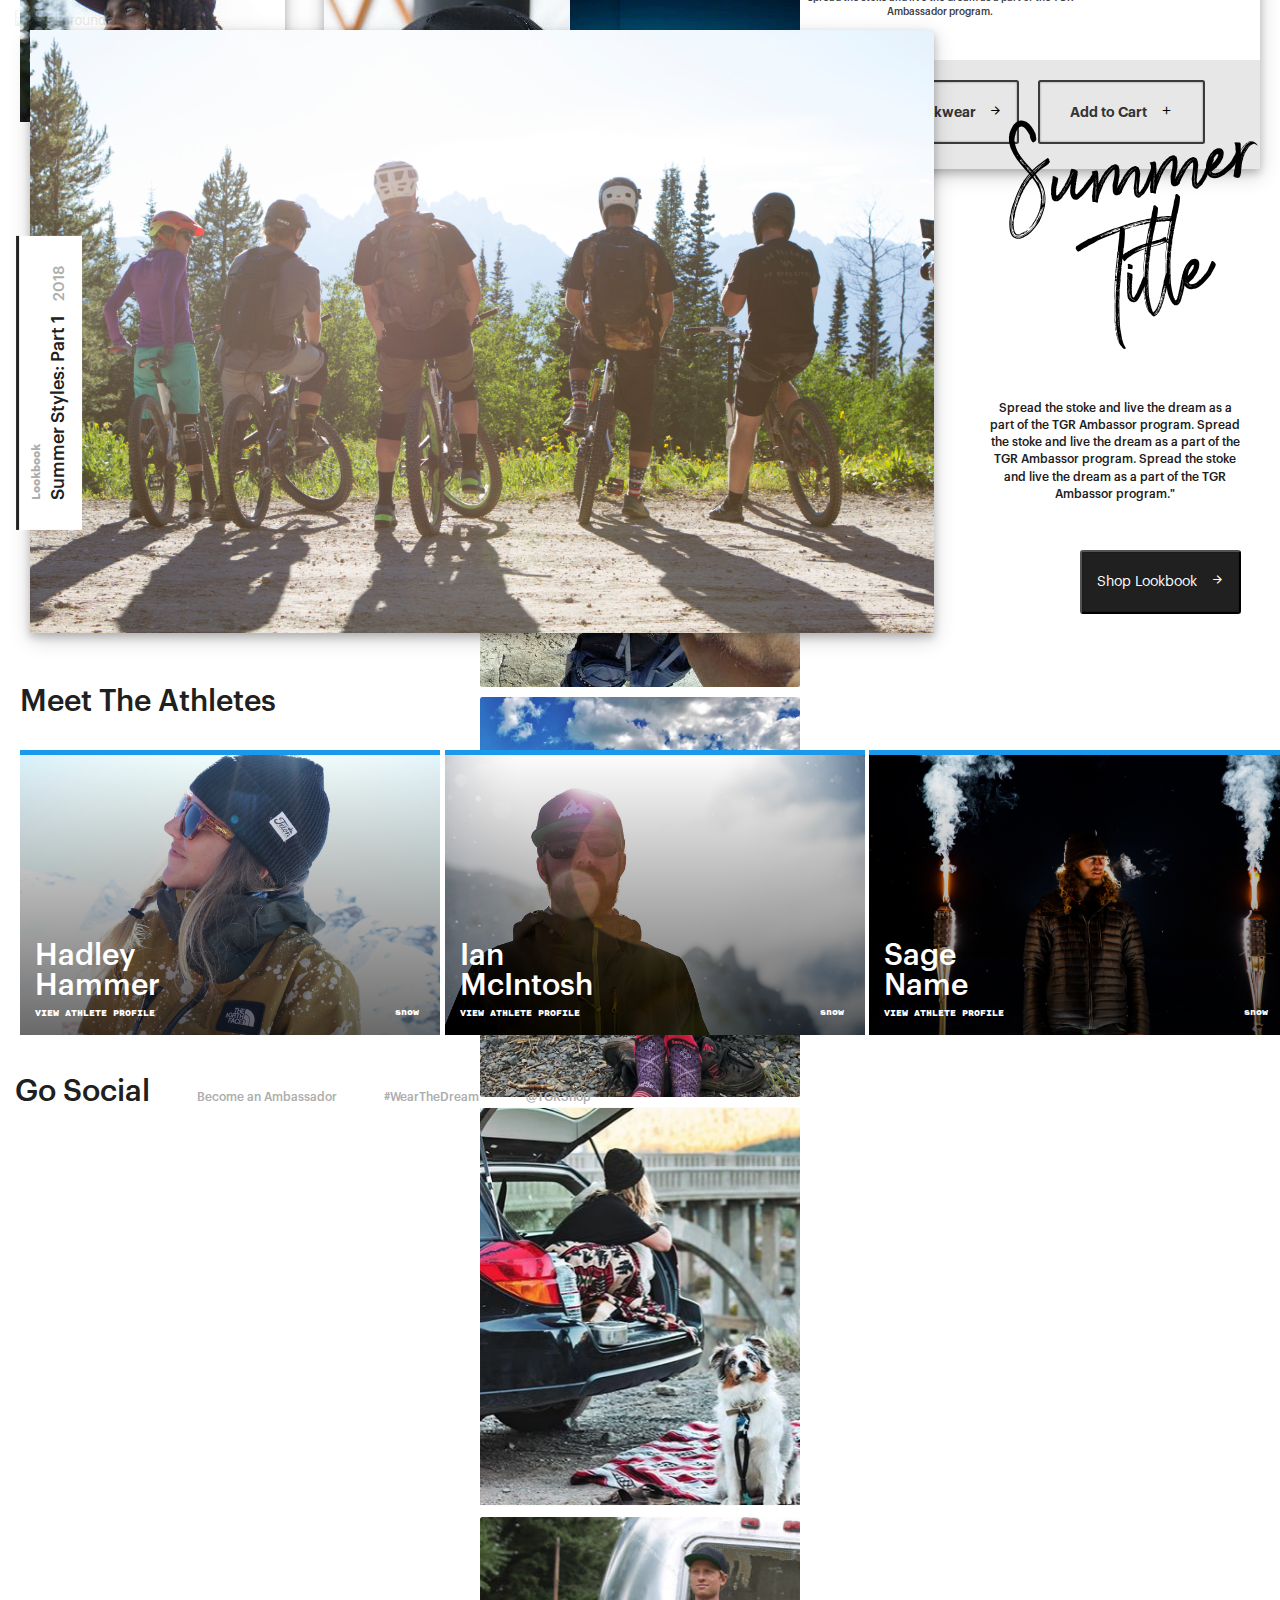
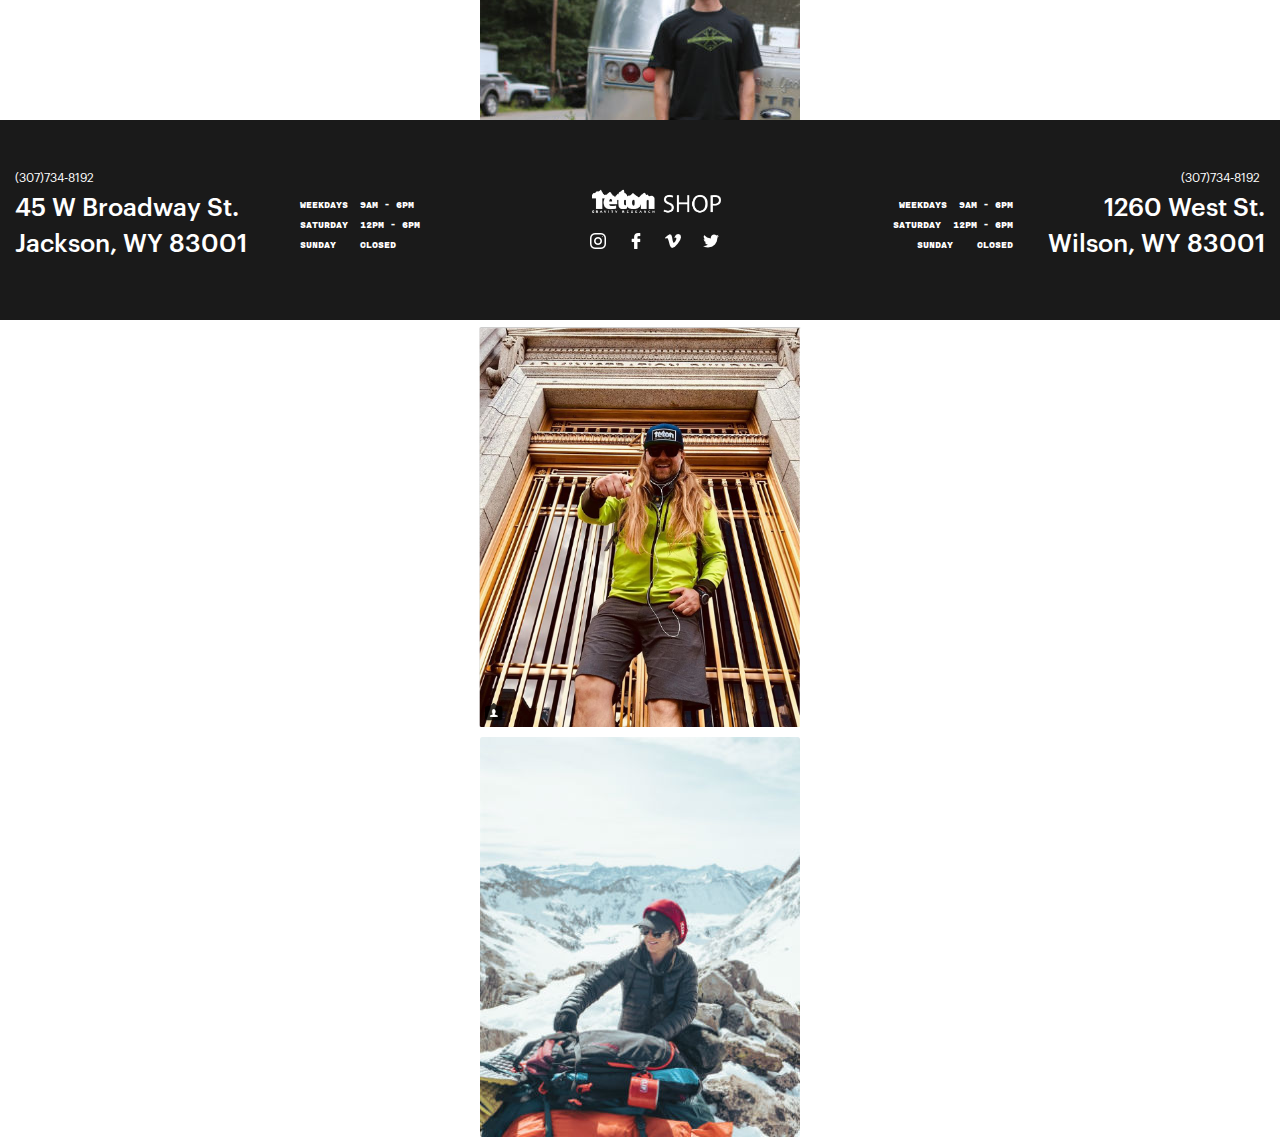
==== commit e2bcc9b7: "RH 7/12/2018 5:12pm" ====
--- a/index.html
+++ b/index.html
@@ -8,7 +8,7 @@
     <link rel="stylesheet" href="https://maxcdn.bootstrapcdn.com/bootstrap/3.3.7/css/bootstrap.min.css">
     <link href="https://fonts.googleapis.com/icon?family=Material+Icons" rel="stylesheet">
     <link rel="stylesheet" href="https://cdnjs.cloudflare.com/ajax/libs/font-awesome/4.7.0/css/font-awesome.min.css">
-    <link rel="stylesheet" href="https://cdnjs.cloudflare.com/ajax/libs/Swiper/4.3.2/css/swiper.css"> 
+    <link rel="stylesheet" href="https://cdnjs.cloudflare.com/ajax/libs/Swiper/4.3.3/css/swiper.css"> 
 
 	<title>Teton Shop Summer</title>
 
@@ -21,14 +21,12 @@
         <div class="row">
         	<div class="navigation">
 	        	<div class="dropdown">
-		       		<button onclick="myFunction()" class="dropbtn">
-		       			<i class="material-icons">&#xe5c3;</i>
-		       		</button>
+		       		<button onclick="myFunction()" class="dropbtn material-icons">&#xe5c3;</button>
 		       		<div class="dropdown-content" id="myDropdown">
 		       			<div class="close-dropdown"><i class="material-icons dropdown">&#xe5cd;</i></div>
 		       			<img alt="logo" src="assets/images/logo.png" class="dropdown-logo">
 		       			<div class="dropdown-search"><span class="glyphicon glyphicon-search"></span></div>
-		       			<a href="#" class="teton-link">tetongravity.com<i class="material-icons link-arrow">&#xe5c8;</i></a>
+		       			<a href="index.html" class="teton-link">tetongravity.com<i class="material-icons link-arrow">&#xe5c8;</i></a>
 		       			<div class="dropdown-area1">
 		       				<div class="dropdown-headers1">
 				       			<a href="#">Films</a>
@@ -48,7 +46,7 @@
 			       			<a href="#" class="sub-categories">Graphic Tees</a>
 			       			<a href="#" class="sub-categories">Hoodies & Flannels</a>
 			       			<a href="#" class="sub-categories">Preformance Wear</a>
-			       			<a href="#">Women</a>
+			       			<a href="women.html">Women</a>
 			       			<a href="#" class="sub-categories">Tees & Tanks</a>
 			       			<a href="#" class="sub-categories">Hoodies</a>
 			       			<a href="#" class="sub-categories">Shorts</a>
@@ -63,7 +61,7 @@
 			       			<a href="#" class="sub-categories">Gift Cards</a>
 			       		</div>
 			       		<div class="dropdown-area4">
-			       			<a href="#">Headwear</a>
+			       			<a href="headwear.html">Headwear</a>
 			       			<a href="#" class="sub-categories">Hats/Caps</a>
 			       			<a href="#" class="sub-categories">Beanies</a>
 			       			<a href="#" class="sub-categories">Buffs</a>
@@ -74,6 +72,15 @@
 			       			</div>
 			       			<a href="#" class="sale">Sale</a>
 			       		</div>
+			       		<!--
+			       		<div class="swiper-container drop">
+			       			<div class="swiper-wrapper drop">
+			       				<div class="swiper-slide drop">enjoy <a>free shipping</a> on orders over $50</div>
+			       				<div class="swiper-slide drop"> TGR apparel delivered every other month <a>find out more</a></div>
+			       				<div class="swiper-slide drop">enjoy <a>free shipping</a> on orders over $50</div>
+			       				<div class="swiper-slide drop"> TGR apparel delivered every other month <a>find out more</a></div>
+			       			</div>
+			       		</div>-->
 			       		<img src="assets/images/a-biker.jpg" alt="Your Profile" class="login-hero">
 			       		<div class="login-hero-overlay"></div>
 			       		<img src="assets/images/a-biker2.jpg" alt="Your Profile" class="login-profile">
@@ -89,17 +96,17 @@
 	       		</div>
 	       	</div>
        		<div class="col-2">
-    			<img alt="logo" src="assets/images/logo.png">
+    			<button class="home" href="#"><img alt="logo" src="assets/images/logo.png"></button>
     		</div>
 	    	<div class="col-3">
-	   			<span class="glyphicon glyphicon-search"></span>
+	   			<button class="search"><span class="glyphicon glyphicon-search"></span></button>
 	   		</div>
 	   	</div>
 	<div class="hero-image"></div>
 	<div class="shades">Shades</br>for Summer</div>
 	<div class="header-description">Spread the stoke and live the dream as a</br>part of the TGR Ambassador program.</div>
 	<button class="header-button">Shop Preformance Wear<i class="material-icons header-wear-arrow">&#xe5c8;</i></button>
-	<div class="shopping-cart"><span class="glyphicon"></span></div>
+	<div class="shopping-cart"><button class="shop-cart" href="#"><span class="glyphicon"></span></button></div>
 	<img src="assets/images/videoreplace-other.jpg" class="hero-image-two" alt="Shades">
 	</div>
 <!--End Header-->
@@ -128,8 +135,8 @@
 			</div>
 			<div class="col-md-4 scroller-element4">
 				<img src="assets/images/IMG_8978.jpg" alt="hat" class="element4">
-				<div class="element1-text">
-					<div class="adventure-text">TGR Blog: Part 1</br>Shadow Mountain</div>
+				<div class="blog-text">
+					<div class="blog-text-header">TGR Blog: Part 1</br>Shadow Mountain</div>
 					Shadow Mountain- at the base of the Tetons is home to our first adventure. See the Whole Story here.
 					<i class="material-icons element1-arrow">&#xe5c8;</i>
 				</div>
@@ -157,6 +164,11 @@
 			</div>
 			<div class="col-md-4 scroller-element4">
 				<img src="assets/images/IMG_8978.jpg" alt="Video" class="element4">
+				<div class="blog-text">
+					<div class="blog-text-header">TGR Blog: Part 1</br>Shadow Mountain</div>
+					Shadow Mountain- at the base of the Tetons is home to our first adventure. See the Whole Story here.
+					<i class="material-icons element1-arrow">&#xe5c8;</i>
+				</div>
 			</div>
 		</div>
 	</div>
@@ -225,7 +237,7 @@
 				</div>
 				<div class="email-attention">Be the first to know.</div>
 				<div class="stay-updated">Stay updated with the latest ticket & merch sales.</div>
-				<div class="email-address">Email Address</div>
+				<input type="text" name="emailAddress" value="Email Address"> 
 				<button class="email">Subscribe<i class="material-icons lookbook-arrow">&#xe5c8;</i></button>
 
 			</div>
@@ -340,41 +352,96 @@
 		<p class="social-nav1">Become an Ambassador</p>
 		<p class="social-nav2">#WearTheDream</p>
 		<p class="social-nav3">@TGRShop</p>
-	</div>
-	<div class="posts-container">
-		<div class="col-sm-4 socialpost">
-			<img src="assets/images/instagram-color.png" alt="Instagram" class="instagramincolor">
-			<img src="assets/images/tim-profile.jpg" alt="Tim Durtschi" class="social-profile">
-			<div class="social-name">Tim Durtschi</div>
-			<div class="social-posted">posted a photo</div>
-			<div class="social-date">02.16.2018</div>
+	</div><!-- Swiper -->
+  	<div class="swiper-container">
+	    <div class="swiper-wrapper">
+	      <div class="swiper-slide">
+	      	<div class="social-topper">
+		      	<img src="assets/images/instagram-color.png" alt="Instagram" class="instagramincolor">
+				<img src="assets/images/tim-profile.jpg" alt="Social Profile" class="social-profile">
+				<div class="social-name">Tim Durtschi</div>
+				<div class="social-posted">posted a photo</div>
+				<div class="social-date">02.16.2018</div>
+			</div>
 			<img src="assets/images/tim-photo.png" alt="Social post" class="social-picture">
-		</div>
-		<div class="col-sm-4 socialpost">
-			<img src="assets/images/facebook-color.png" alt="Facebook" class="facebookincolor">
-			<img src="assets/images/jeremy-profile.jpg" alt="Jeremy Jones" class="social-profile">
-			<div class="social-name">Jeremy Jones</div>
-			<div class="social-posted">posted a photo</div>
-			<div class="social-date">02.04.2018</div>
-			<img src="assets/images/jeremy-post.jpg" alt="Jeremy's Post" class="social-picture">
-		</div>
-		<div class="col-sm-4 socialpost">
-			<img src="assets/images/facebook-color.png" alt="Facebook" class="facebookincolor">
-			<img src="assets/images/johnny-profile.jpg" alt="Johnny Collinson" class="social-profile">
-			<div class="social-name">Johnny Collinson</div>
-			<div class="social-posted">posted a photo</div>
-			<div class="social-date">02.06.2018</div>
-			<img src="assets/images/johnny-post.jpg" alt="Johnny's Post" class="social-picture">
-		</div>
-		<div class="col-sm-4 socialpost">
-			<img src="assets/images/instagram-color.png" alt="Instagram" class="instagramincolor">
-			<img src="assets/images/angel-profile.jpg" alt="Angel Collinson" class="social-profile">
-			<div class="social-name">Angel Collinson</div>
-			<div class="social-posted">posted a photo</div>
-			<div class="social-date">01.14.2018</div>
-			<img src="assets/images/angel-picture.jpg" alt="Angel's Post" class="social-picture">
-		</div>
-	</div>
+	      </div>
+	      <div class="swiper-slide">
+	      	<div class="social-topper">
+		      	<img src="assets/images/facebook-color.png" alt="Facebook" class="facebookincolor">
+				<img src="assets/images/jeremy-profile.jpg" alt="Social Profile" class="social-profile">
+				<div class="social-name">Jeremy Jones</div>
+				<div class="social-posted">posted a photo</div>
+				<div class="social-date">02.04.2018</div>
+			</div>
+			<img src="assets/images/jeremy-post.jpg" alt="Social Post" class="social-picture">
+	      </div>
+	      <div class="swiper-slide">
+	      	<div class="social-topper">
+		      	<img src="assets/images/facebook-color.png" alt="Facebook" class="facebookincolor">
+				<img src="assets/images/johnny-profile.jpg" alt="Social Profile" class="social-profile">
+				<div class="social-name">Johnny Collinson</div>
+				<div class="social-posted">posted a photo</div>
+				<div class="social-date">02.06.2018</div>
+			</div>
+			<img src="assets/images/johnny-post.jpg" alt="Social Post" class="social-picture">
+	      </div>
+	      <div class="swiper-slide">
+	      	<div class="social-topper">
+		      	<img src="assets/images/instagram-color.png" alt="Instagram" class="instagramincolor">
+				<img src="assets/images/angel-profile.jpg" alt="Social Profile" class="social-profile">
+				<div class="social-name">Angel Collinson</div>
+				<div class="social-posted">posted a photo</div>
+				<div class="social-date">01.14.2018</div>
+			</div>
+			<img src="assets/images/angel-picture.jpg" alt="Social Post" class="social-picture">
+	      </div>
+	      <div class="swiper-slide">
+	      	<div class="social-topper">
+		      	<img src="assets/images/instagram-color.png" alt="Instagram" class="instagramincolor">
+				<img src="assets/images/casey-callahan-642297-unsplash.jpg" alt="Social Profile" class="social-profile">
+				<div class="social-name">Kayla Krane</div>
+				<div class="social-posted">posted a photo</div>
+				<div class="social-date">01.14.2018</div>
+			</div>
+			<img src="assets/images/Screen Shot 2018-02-23 at 3_resized.png" alt="Social Post" class="social-picture">
+	      </div>
+	      <div class="swiper-slide">
+	      	<div class="social-topper">
+		      	<img src="assets/images/instagram-color.png" alt="Instagram" class="instagramincolor">
+				<img src="assets/images/738A0554.JPG" alt="Social Profile" class="social-profile">
+				<div class="social-name">Dane Tudor</div>
+				<div class="social-posted">posted a photo</div>
+				<div class="social-date">01.14.2018</div>
+			</div>
+			<img src="assets/images/738A0508.JPG" alt="Social Post" class="social-picture">
+	      </div>
+	      <div class="swiper-slide">
+	      	<div class="social-topper">
+		      	<img src="assets/images/instagram-color.png" alt="Instagram" class="instagramincolor">
+				<img src="assets/images/videoreplace copy.jpg" alt="Social Profile" class="social-profile">
+				<div class="social-name">Dan McMan</div>
+				<div class="social-posted">posted a photo</div>
+				<div class="social-date">01.14.2018</div>
+			</div>
+			<img src="assets/images/Screen Shot 2018-02-23 at 3.11.12 PM.png" alt="Social Post" class="social-picture">
+	      </div>
+	      <div class="swiper-slide">
+	      	<div class="social-topper">
+		      	<img src="assets/images/instagram-color.png" alt="Instagram" class="instagramincolor">
+				<img src="assets/images/angel-profile.jpg" alt="Social Profile" class="social-profile">
+				<div class="social-name">Elena Hight</div>
+				<div class="social-posted">posted a photo</div>
+				<div class="social-date">01.14.2018</div>
+			</div>
+			<img src="assets/images/@nickkalisz_DSC06789 2.jpg" alt="Social Post" class="social-picture">
+	      </div>
+    	</div>
+	    <!-- Add Pagination -->
+	    <div class="swiper-pagination"></div>
+	    <!-- Add Arrows -->
+	    <div class="swiper-button-next"></div>
+	    <div class="swiper-button-prev"></div>
+  	</div>
 <!--End Section Five-->
 
 <!--Footer-->
@@ -401,7 +468,7 @@
 
 <!--JQuery-->
 	<script src="https://ajax.googleapis.com/ajax/libs/jquery/3.3.1/jquery.min.js"></script>
-	<script src="https://cdnjs.cloudflare.com/ajax/libs/Swiper/4.3.2/js/swiper.js"></script>
+	<script src="https://cdnjs.cloudflare.com/ajax/libs/Swiper/4.3.3/js/swiper.js"></script>
 	<script title="text/javascript" src="assets/js/main.js"></script>
 <!--End JQuery-->
 
--- a/assets/css/style.css
+++ b/assets/css/style.css
@@ -20,7 +20,7 @@
 ##16 Section 5
 ##21 Section 6
 */
-/* line 26, ../scss/_home.scss */
+/* line 25, ../scss/_home.scss */
 body {
   overflow-x: hidden;
 }
@@ -54,9 +54,13 @@
   font-family: graphikextralight;
   src: url("/assets/fonts/Graphik-Extralight.otf");
 }
+@font-face {
+  font-family: graphiklight;
+  src: url("/assets/fonts/Graphik-Light.otf");
+}
 /* End Fonts */
 /* ##2 Header */
-/* line 64, ../scss/_home.scss */
+/* line 67, ../scss/_home.scss */
 .hero-image {
   background-image: url("/assets/images/videoreplace.jpg");
   height: 400px;
@@ -67,7 +71,7 @@
   position: relative;
 }
 
-/* line 73, ../scss/_home.scss */
+/* line 76, ../scss/_home.scss */
 div.col-1 {
   margin-left: 20px;
   display: inline;
@@ -76,39 +80,48 @@
   color: black;
 }
 
-/* line 80, ../scss/_home.scss */
+/* line 83, ../scss/_home.scss */
 div.col-2 {
   display: inline;
 }
 
-/* line 84, ../scss/_home.scss */
+/* line 87, ../scss/_home.scss */
 div.col-3 {
   display: inline;
   font-size: 19px;
 }
 
-/* line 89, ../scss/_home.scss */
+/* line 92, ../scss/_home.scss */
 div.logo {
   width: 20%;
   margin-left: 10px;
   padding-top: 15px;
 }
 
-/* line 95, ../scss/_home.scss */
+/* line 97, ../scss/_home.scss */
+button.home {
+  border: none;
+  padding: 0px;
+  width: 131px;
+  height: 30px;
+  margin-left: 40px;
+  background: none;
+}
+
+/* line 105, ../scss/_home.scss */
 .logo img {
-  width: 50%;
+  width: 100%;
   padding: 10px;
   padding-top: 0px;
   padding-bottom: 18px;
-  margin-left: 50px;
-}
-
-/* line 102, ../scss/_home.scss */
+}
+
+/* line 111, ../scss/_home.scss */
 .logo span {
   color: black;
 }
 
-/* line 105, ../scss/_home.scss */
+/* line 114, ../scss/_home.scss */
 .shades {
   position: absolute;
   top: 100px;
@@ -119,7 +132,7 @@
   text-align: center;
 }
 
-/* line 114, ../scss/_home.scss */
+/* line 123, ../scss/_home.scss */
 .header-description {
   position: absolute;
   top: 240px;
@@ -129,7 +142,7 @@
   font-family: graphikmedium;
 }
 
-/* line 122, ../scss/_home.scss */
+/* line 131, ../scss/_home.scss */
 button.header-button {
   position: absolute;
   top: 330px;
@@ -142,19 +155,19 @@
   color: #5C2B0A;
 }
 
-/* line 133, ../scss/_home.scss */
+/* line 142, ../scss/_home.scss */
 button.header-button:hover {
   transition: ease .2s;
   box-shadow: 0 8px 16px 0 rgba(0, 0, 0, 0.2), 0 6px 20px 0 rgba(0, 0, 0, 0.19);
 }
 
-/* line 137, ../scss/_home.scss */
+/* line 146, ../scss/_home.scss */
 i.material-icons.header-wear-arrow {
   font-size: 12px;
   margin-left: 10px;
 }
 
-/* line 141, ../scss/_home.scss */
+/* line 150, ../scss/_home.scss */
 img.hero-image-two {
   position: absolute;
   right: 0px;
@@ -164,12 +177,12 @@
   margin-top: 50px;
 }
 
-/* line 150, ../scss/_home.scss */
+/* line 159, ../scss/_home.scss */
 i {
   font-size: 24px;
 }
 
-/* line 153, ../scss/_home.scss */
+/* line 162, ../scss/_home.scss */
 i.materialicons {
   font-size: 14px;
   position: absolute;
@@ -178,7 +191,29 @@
   color: red;
 }
 
-/* line 161, ../scss/_home.scss */
+/* line 169, ../scss/_home.scss */
+.navigation .dropbtn {
+  color: black;
+  padding: 0px 0px 0px 16px !important;
+  font-size: 20px !important;
+  border: none;
+  position: absolute;
+  top: -13px;
+}
+
+/* line 177, ../scss/_home.scss */
+button.search {
+  border: none;
+  background: none;
+}
+
+/* line 181, ../scss/_home.scss */
+button.shop-cart {
+  border: none;
+  background: none;
+}
+
+/* line 185, ../scss/_home.scss */
 .cart h1 {
   font-family: graphikblack;
   font-size: 13px;
@@ -187,7 +222,7 @@
   float: right;
 }
 
-/* line 168, ../scss/_home.scss */
+/* line 192, ../scss/_home.scss */
 div.cart {
   width: 15%;
   float: right;
@@ -196,7 +231,7 @@
   right: 0;
 }
 
-/* line 175, ../scss/_home.scss */
+/* line 199, ../scss/_home.scss */
 .summer-title {
   position: absolute;
   top: 65px;
@@ -209,7 +244,7 @@
   animation: 3s ease-in-out;
 }
 
-/* line 186, ../scss/_home.scss */
+/* line 210, ../scss/_home.scss */
 .summer-title2 {
   position: absolute;
   font-family: brownhillscript;
@@ -228,7 +263,7 @@
     opacity: 1;
   }
 }
-/* line 196, ../scss/_home.scss */
+/* line 220, ../scss/_home.scss */
 .fade-in {
   opacity: 0;
   animation: fadeIn ease-in 1;
@@ -236,18 +271,18 @@
   animation-duration: 2s;
 }
 
-/* line 202, ../scss/_home.scss */
+/* line 226, ../scss/_home.scss */
 .fade-in.one {
   animation-delay: 0.7s;
 }
 
-/* line 205, ../scss/_home.scss */
+/* line 229, ../scss/_home.scss */
 .nav-col2 img {
   height: 20px;
 }
 
 /*button*/
-/* line 209, ../scss/_home.scss */
+/* line 233, ../scss/_home.scss */
 .button {
   width: 100%;
   float: right;
@@ -258,7 +293,7 @@
   position: absolute;
 }
 
-/* line 219, ../scss/_home.scss */
+/* line 243, ../scss/_home.scss */
 .button .btn-video {
   background-color: white;
   color: black;
@@ -272,18 +307,18 @@
   font-family: graphikmedium;
 }
 
-/* line 231, ../scss/_home.scss */
+/* line 255, ../scss/_home.scss */
 .glyphicon {
   margin-left: 5px;
 }
 
-/* line 235, ../scss/_home.scss */
+/* line 259, ../scss/_home.scss */
 .button .btn-video:hover {
   background-color: #E4BFA4;
   box-shadow: 0 8px 16px 0 rgba(0, 0, 0, 0.2), 0 6px 20px 0 rgba(0, 0, 0, 0.19);
 }
 
-/* line 240, ../scss/_home.scss */
+/* line 264, ../scss/_home.scss */
 .shopping-cart {
   position: absolute;
   top: 20px;
@@ -292,7 +327,7 @@
 
 /* End Header */
 /* ##3 Swiper */
-                    /*
+                 /*   
 .swiper-container {
     width: 100%;
     height: 100%;
@@ -309,12 +344,12 @@
     font-family: graphikmedium;
     background: #fff;    
 }
-a {
+a.link {
 	color: red !important;
 	text-decoration: underline !important;
 }*/
 /* Section 1 */
-/* line 272, ../scss/_home.scss */
+/* line 296, ../scss/_home.scss */
 div.section-one-row {
   margin-top: -30px;
   margin-left: 30px;
@@ -322,14 +357,14 @@
   overflow-x: scroll;
 }
 
-/* line 278, ../scss/_home.scss */
+/* line 302, ../scss/_home.scss */
 .scrollable {
   overflow-x: scroll;
   overflow-y: hidden;
   width: 192vw;
 }
 
-/* line 283, ../scss/_home.scss */
+/* line 307, ../scss/_home.scss */
 .element1-pic {
   width: auto;
   height: 262px;
@@ -338,7 +373,7 @@
   border-bottom: solid black 1px;
 }
 
-/* line 290, ../scss/_home.scss */
+/* line 314, ../scss/_home.scss */
 .shop-women {
   height: 124px;
   margin-bottom: 20px;
@@ -346,39 +381,39 @@
   z-index: 0;
 }
 
-/* line 296, ../scss/_home.scss */
+/* line 320, ../scss/_home.scss */
 .shop-men {
   height: 120px;
   position: absolute;
   border-bottom: solid black 1px;
 }
 
-/* line 301, ../scss/_home.scss */
+/* line 325, ../scss/_home.scss */
 .section-one-video {
   height: 262px;
   border-bottom: solid black 1px;
   box-shadow: 0 4px 8px 0 rgba(0, 0, 0, 0.2), 0 6px 20px 0 rgba(0, 0, 0, 0.19);
 }
 
-/* line 306, ../scss/_home.scss */
+/* line 330, ../scss/_home.scss */
 .col-md-4.scroller-element4 {
   margin-top: 0px;
 }
 
-/* line 309, ../scss/_home.scss */
+/* line 333, ../scss/_home.scss */
 .col-md-5.scroller-element1 {
   padding-right: 5px;
   width: 571.62px;
 }
 
-/* line 313, ../scss/_home.scss */
+/* line 337, ../scss/_home.scss */
 .col-md-5.scroller-element-2 {
   margin-left: 85px;
   width: 571px;
 }
 
 /* Section 1, col 1 */
-/* line 318, ../scss/_home.scss */
+/* line 342, ../scss/_home.scss */
 .element1-text {
   z-index: 5;
   position: relative;
@@ -396,13 +431,13 @@
   transition: .2s;
 }
 
-/* line 334, ../scss/_home.scss */
+/* line 358, ../scss/_home.scss */
 .element1-text:hover {
   background-color: rgba(255, 255, 255, 0.2);
   transition: .2s ease;
 }
 
-/* line 338, ../scss/_home.scss */
+/* line 362, ../scss/_home.scss */
 .adventure-text {
   font-size: 39px;
   width: 40%;
@@ -410,14 +445,14 @@
   padding-bottom: 10px;
 }
 
-/* line 344, ../scss/_home.scss */
+/* line 368, ../scss/_home.scss */
 .material-icons.element1-arrow {
   font-size: 10px;
   padding-left: 8px;
 }
 
 /* Section 1, col 2 */
-/* line 349, ../scss/_home.scss */
+/* line 373, ../scss/_home.scss */
 .shop-women-text {
   background: linear-gradient(to bottom, transparent 0%, black 170%);
   box-shadow: 0 4px 8px 0 rgba(0, 0, 0, 0.2), 0 6px 20px 0 rgba(0, 0, 0, 0.19);
@@ -433,20 +468,20 @@
   height: 124px;
 }
 
-/* line 363, ../scss/_home.scss */
+/* line 387, ../scss/_home.scss */
 .shop-women-text:hover {
   background-color: rgba(255, 255, 255, 0.2);
   transition: .2s ease;
 }
 
-/* line 367, ../scss/_home.scss */
+/* line 391, ../scss/_home.scss */
 .material-icons.shop-women-arrow {
   font-size: 12px;
   padding-left: 4px;
   color: white;
 }
 
-/* line 372, ../scss/_home.scss */
+/* line 396, ../scss/_home.scss */
 .shop-men-text {
   background: linear-gradient(to bottom, transparent 0%, black 170%);
   box-shadow: 0 4px 8px 0 rgba(0, 0, 0, 0.2), 0 6px 20px 0 rgba(0, 0, 0, 0.19);
@@ -462,13 +497,13 @@
   height: 120px;
 }
 
-/* line 386, ../scss/_home.scss */
+/* line 410, ../scss/_home.scss */
 .shop-men-text:hover {
   background-color: rgba(255, 255, 255, 0.2);
   transition: .2s ease;
 }
 
-/* line 390, ../scss/_home.scss */
+/* line 414, ../scss/_home.scss */
 .material-icons.shop-men-arrow {
   font-size: 12px;
   padding-left: 4px;
@@ -476,23 +511,51 @@
 }
 
 /* Section 1, col 3 */
-/* line 396, ../scss/_home.scss */
+/* line 420, ../scss/_home.scss */
 .col-md-3 {
   width: 305px !important;
 }
 
-/* line 399, ../scss/_home.scss */
+/* line 423, ../scss/_home.scss */
 .element4 {
   height: 262px;
   position: absolute;
-}
-
-/* line 403, ../scss/_home.scss */
+  border-bottom: solid black 2px;
+}
+
+/* line 428, ../scss/_home.scss */
+.blog-text-header {
+  font-size: 39px;
+  line-height: 1;
+}
+
+/* line 432, ../scss/_home.scss */
+.blog-text {
+  width: 390px;
+  height: 262px;
+  font-size: 10px;
+  z-index: 10;
+  color: white;
+  font-family: graphikmedium;
+  position: relative;
+  box-shadow: 0 4px 8px 0 rgba(0, 0, 0, 0.2), 0 6px 20px 0 rgba(0, 0, 0, 0.19);
+  background: linear-gradient(to bottom, transparent 0%, black 120%);
+  padding-top: 155px;
+  padding-left: 5px;
+}
+
+/* line 445, ../scss/_home.scss */
+.blog-text:hover {
+  background-color: rgba(255, 255, 255, 0.2);
+  transition: .2s ease;
+}
+
+/* line 449, ../scss/_home.scss */
 .col-md-4.scroller-element4 {
   width: 335px;
 }
 
-/* line 406, ../scss/_home.scss */
+/* line 453, ../scss/_home.scss */
 .material-icons.element4-arrow {
   position: relative;
   font-size: 50px;
@@ -501,7 +564,7 @@
   color: white;
 }
 
-/* line 413, ../scss/_home.scss */
+/* line 460, ../scss/_home.scss */
 .material-icons.element4-arrow:hover {
   transform: scale(1.05);
   transition: .2s ease-in-out;
@@ -509,7 +572,7 @@
 
 /* End Swiper */
 /* ##4 Section 2 */
-/* line 420, ../scss/_home.scss */
+/* line 467, ../scss/_home.scss */
 .mostwanted {
   font-family: graphiksemibold;
   font-size: 31px;
@@ -518,12 +581,12 @@
   display: block;
 }
 
-/* line 427, ../scss/_home.scss */
+/* line 474, ../scss/_home.scss */
 .section2-row {
   padding-left: 15px;
 }
 
-/* line 430, ../scss/_home.scss */
+/* line 477, ../scss/_home.scss */
 .vertical-scroller-area {
   width: 43vw;
   margin-left: 5px;
@@ -533,7 +596,7 @@
   height: 665px;
 }
 
-/* line 438, ../scss/_home.scss */
+/* line 485, ../scss/_home.scss */
 .vertical-scroller {
   overflow-x: hidden;
   overflow-y: hidden;
@@ -541,7 +604,7 @@
 }
 
 /* Header Ad */
-/* line 446, ../scss/_home.scss */
+/* line 493, ../scss/_home.scss */
 .col-md-3.mostwanted-ad1 {
   padding-left: 0px;
   box-shadow: 0 4px 8px 0 rgba(0, 0, 0, 0.2), 0 6px 20px 0 rgba(0, 0, 0, 0.19);
@@ -550,18 +613,18 @@
   position: absolute;
 }
 
-/* line 453, ../scss/_home.scss */
+/* line 500, ../scss/_home.scss */
 .mostwanted-ad1-picture {
   height: 354.24px;
 }
 
-/* line 456, ../scss/_home.scss */
+/* line 503, ../scss/_home.scss */
 .mostwanted-ad1-picture:hover {
   filter: blur(2px);
   transition: ease .1s;
 }
 
-/* line 460, ../scss/_home.scss */
+/* line 507, ../scss/_home.scss */
 .headwear {
   font-family: nittiblack;
   color: #ADADAD;
@@ -570,19 +633,19 @@
   padding-left: 20px;
 }
 
-/* line 467, ../scss/_home.scss */
+/* line 514, ../scss/_home.scss */
 .headwear-caption-holder {
   padding-bottom: 15px;
 }
 
-/* line 470, ../scss/_home.scss */
+/* line 517, ../scss/_home.scss */
 .headwear-caption {
   font-family: graphiksemibold;
   display: inline;
   padding-left: 20px;
 }
 
-/* line 475, ../scss/_home.scss */
+/* line 522, ../scss/_home.scss */
 .headwear-price {
   display: inline;
   padding-left: 9px;
@@ -591,32 +654,32 @@
   color: #BEBEBE;
 }
 
-/* line 482, ../scss/_home.scss */
+/* line 529, ../scss/_home.scss */
 .material-icons.headwear-add {
   font-size: 14px;
   padding-left: 10px;
 }
 
-/* line 486, ../scss/_home.scss */
+/* line 533, ../scss/_home.scss */
 .material-icons.headwear-add:hover {
   transform: scale(1.5);
   transition: .2s ease;
 }
 
-/* line 490, ../scss/_home.scss */
+/* line 537, ../scss/_home.scss */
 .material-icons.headwear-arrow {
   font-size: 14px;
   padding-left: 4px;
 }
 
-/* line 494, ../scss/_home.scss */
+/* line 541, ../scss/_home.scss */
 .material-icons.headwear-arrow:hover {
   transform: scale(1.5);
   transition: .2s ease;
 }
 
 /* Accesories Ad */
-/* line 500, ../scss/_home.scss */
+/* line 547, ../scss/_home.scss */
 .col-md-3.mostwanted-ad2 {
   box-shadow: 0 4px 8px 0 rgba(0, 0, 0, 0.2), 0 6px 20px 0 rgba(0, 0, 0, 0.19);
   border-bottom: solid black 2px;
@@ -627,42 +690,42 @@
   left: 285px;
 }
 
-/* line 509, ../scss/_home.scss */
+/* line 556, ../scss/_home.scss */
 .accessoriesimg {
   height: 354.4px;
 }
 
-/* line 512, ../scss/_home.scss */
+/* line 559, ../scss/_home.scss */
 .accessoriesimg:hover {
-  filter: blur(2px);
+  filter: blur(1px);
   transition: ease .1s;
 }
 
-/* line 516, ../scss/_home.scss */
+/* line 563, ../scss/_home.scss */
 .hat1ad:hover {
-  filter: blur(2px);
+  filter: blur(1px);
   transition: ease .1s;
 }
 
-/* line 520, ../scss/_home.scss */
+/* line 567, ../scss/_home.scss */
 .hat2ad:hover {
-  filter: blur(2px);
+  filter: blur(1px);
   transition: ease .1s;
 }
 
-/* line 524, ../scss/_home.scss */
+/* line 571, ../scss/_home.scss */
 .material-icons.accessories-add {
   font-size: 14px;
   padding-left: 40px;
 }
 
-/* line 528, ../scss/_home.scss */
+/* line 575, ../scss/_home.scss */
 .material-icons.accessories-add:hover {
   transform: scale(1.3);
   transition: .2s ease;
 }
 
-/* line 532, ../scss/_home.scss */
+/* line 579, ../scss/_home.scss */
 .col-md-3.socks-ad {
   position: absolute;
   margin-top: 20px;
@@ -676,7 +739,7 @@
   padding: 0px;
 }
 
-/* line 544, ../scss/_home.scss */
+/* line 591, ../scss/_home.scss */
 .col-md-3.sweatshirt-ad {
   position: absolute;
   margin-top: 20px;
@@ -690,7 +753,7 @@
   padding: 0px;
 }
 
-/* line 556, ../scss/_home.scss */
+/* line 603, ../scss/_home.scss */
 .email-attention {
   font-family: graphikmedium;
   font-size: 30px;
@@ -700,7 +763,7 @@
   left: 150px;
 }
 
-/* line 564, ../scss/_home.scss */
+/* line 611, ../scss/_home.scss */
 .stay-updated {
   font-family: graphikmedium;
   font-size: 10px;
@@ -710,20 +773,19 @@
   left: 170px;
 }
 
-/* line 572, ../scss/_home.scss */
-.email-address {
-  font-family: graphikmedium;
-  font-size: 10px;
+/* line 619, ../scss/_home.scss */
+input[type="text"] {
+  position: absolute;
+  top: 1500px;
+  left: 150px;
+  font-family: graphikregular;
+  border: solid gray 2px;
+  border-radius: 4px;
+  padding: 16px 50px 16px 10px;
   color: gray;
-  position: absolute;
-  top: 1500px;
-  left: 120px;
-  padding: 20px 140px 20px 20px;
-  border: solid gray 1px;
-  border-radius: 3px;
-}
-
-/* line 583, ../scss/_home.scss */
+}
+
+/* line 629, ../scss/_home.scss */
 button.email {
   position: absolute;
   top: 1500px;
@@ -737,26 +799,26 @@
   box-shadow: inset 0px 0px 2px 0px rgba(0, 0, 0, 0.5);
 }
 
-/* line 595, ../scss/_home.scss */
+/* line 641, ../scss/_home.scss */
 .email:hover {
   transition: ease .2s;
   transform: scale(1.1);
 }
 
 /* Water Bottle Ad */
-/* line 602, ../scss/_home.scss */
+/* line 648, ../scss/_home.scss */
 .gallery {
   margin-left: 150px;
 }
 
-/* line 605, ../scss/_home.scss */
+/* line 651, ../scss/_home.scss */
 .gallery-image {
   height: 100px;
   opacity: .2;
   padding: 10px 20px;
 }
 
-/* line 610, ../scss/_home.scss */
+/* line 656, ../scss/_home.scss */
 .gallery-image-highlight {
   border-bottom: solid black;
   background-color: #E7E7E7;
@@ -765,12 +827,12 @@
   opacity: 1;
 }
 
-/* line 617, ../scss/_home.scss */
+/* line 663, ../scss/_home.scss */
 .main-gallery-image {
   height: 355.82px;
 }
 
-/* line 620, ../scss/_home.scss */
+/* line 666, ../scss/_home.scss */
 .largeAd-title {
   font-family: graphikmedium;
   font-size: 40px;
@@ -779,7 +841,7 @@
   padding-bottom: 15px;
 }
 
-/* line 627, ../scss/_home.scss */
+/* line 673, ../scss/_home.scss */
 .largeAd-text {
   font-family: graphikmedium;
   font-size: 10px;
@@ -788,7 +850,7 @@
   padding-bottom: 40px;
 }
 
-/* line 634, ../scss/_home.scss */
+/* line 680, ../scss/_home.scss */
 .col-md-6.water-ad {
   margin-left: 45px;
   padding-right: 0px;
@@ -800,27 +862,27 @@
   box-shadow: 0 4px 8px 0 rgba(0, 0, 0, 0.2), 0 6px 20px 0 rgba(0, 0, 0, 0.19);
 }
 
-/* line 644, ../scss/_home.scss */
+/* line 690, ../scss/_home.scss */
 .largeAd-bottom-container {
   background-color: #E7E7E7;
   padding: 20px;
 }
 
-/* line 648, ../scss/_home.scss */
+/* line 694, ../scss/_home.scss */
 button.black {
   border-radius: 25px;
   padding: 15px;
   background-color: #181818;
 }
 
-/* line 653, ../scss/_home.scss */
+/* line 699, ../scss/_home.scss */
 button.black:hover {
   box-shadow: 0 4px 8px 0 rgba(0, 0, 0, 0.2), 0 6px 20px 0 rgba(0, 0, 0, 0.19);
   transform: scale(1.05);
   transition: .2s ease;
 }
 
-/* line 658, ../scss/_home.scss */
+/* line 704, ../scss/_home.scss */
 button.red {
   border-radius: 25px;
   padding: 15px;
@@ -828,14 +890,14 @@
   margin: 15px;
 }
 
-/* line 664, ../scss/_home.scss */
+/* line 710, ../scss/_home.scss */
 button.red:hover {
   box-shadow: 0 4px 8px 0 rgba(0, 0, 0, 0.2), 0 6px 20px 0 rgba(0, 0, 0, 0.19);
   transform: scale(1.05);
   transition: .2s ease;
 }
 
-/* line 669, ../scss/_home.scss */
+/* line 715, ../scss/_home.scss */
 button.blue {
   border-radius: 25px;
   padding: 15px;
@@ -843,14 +905,14 @@
   margin-right: 30px;
 }
 
-/* line 675, ../scss/_home.scss */
+/* line 721, ../scss/_home.scss */
 button.blue:hover {
   box-shadow: 0 4px 8px 0 rgba(0, 0, 0, 0.2), 0 6px 20px 0 rgba(0, 0, 0, 0.19);
   transform: scale(1.05);
   transition: .2s ease;
 }
 
-/* line 680, ../scss/_home.scss */
+/* line 726, ../scss/_home.scss */
 button.drinkwear {
   background-color: #E7E7E7;
   border: solid #3B3B3B 2px;
@@ -861,21 +923,21 @@
   box-shadow: inset 0px 0px 2px 0px rgba(0, 0, 0, 0.5);
 }
 
-/* line 689, ../scss/_home.scss */
+/* line 735, ../scss/_home.scss */
 button.drinkwear:hover {
   box-shadow: 0 4px 8px 0 rgba(0, 0, 0, 0.2), 0 6px 20px 0 rgba(0, 0, 0, 0.19);
   transform: scale(1.01);
   transition: .2s ease;
 }
 
-/* line 694, ../scss/_home.scss */
+/* line 740, ../scss/_home.scss */
 .material-icons.drinkwear-arrow {
   font-size: 13px;
   padding-left: 10px;
   color: black;
 }
 
-/* line 699, ../scss/_home.scss */
+/* line 745, ../scss/_home.scss */
 button.cart {
   background-color: #E7E7E7;
   border: solid #3B3B3B 2px;
@@ -887,14 +949,14 @@
   box-shadow: inset 0px 0px 2px 0px rgba(0, 0, 0, 0.5);
 }
 
-/* line 709, ../scss/_home.scss */
+/* line 755, ../scss/_home.scss */
 button.cart:hover {
   box-shadow: 0 4px 8px 0 rgba(0, 0, 0, 0.2), 0 6px 20px 0 rgba(0, 0, 0, 0.19);
   transform: scale(1.01);
   transition: .2s ease;
 }
 
-/* line 714, ../scss/_home.scss */
+/* line 760, ../scss/_home.scss */
 .material-icons.cart-add {
   font-size: 13px;
   color: black;
@@ -902,7 +964,7 @@
 }
 
 /* Hat1 Ad */
-/* line 721, ../scss/_home.scss */
+/* line 767, ../scss/_home.scss */
 .col-md-3.hat1-ad {
   position: absolute;
   top: 460px;
@@ -913,7 +975,7 @@
 }
 
 /* Hat2 Ad */
-/* line 732, ../scss/_home.scss */
+/* line 778, ../scss/_home.scss */
 .col-md-3.hat2-ad {
   position: absolute;
   margin-top: 20px;
@@ -928,7 +990,7 @@
 }
 
 /* ##5 Section 3 */
-/* line 747, ../scss/_home.scss */
+/* line 793, ../scss/_home.scss */
 .explore {
   position: absolute;
   top: 1550px;
@@ -938,7 +1000,7 @@
   color: #202020;
 }
 
-/* line 755, ../scss/_home.scss */
+/* line 801, ../scss/_home.scss */
 .explore-nav1 {
   padding-left: 20px;
   margin: 0 0 10px;
@@ -948,7 +1010,7 @@
   margin: 20px;
 }
 
-/* line 763, ../scss/_home.scss */
+/* line 809, ../scss/_home.scss */
 .explore-nav2 {
   margin: 0 0 10px;
   display: inline;
@@ -957,7 +1019,7 @@
   margin: 20px;
 }
 
-/* line 770, ../scss/_home.scss */
+/* line 816, ../scss/_home.scss */
 .explore-image {
   position: absolute;
   top: 1630px;
@@ -966,7 +1028,7 @@
   box-shadow: 0 4px 8px 0 rgba(0, 0, 0, 0.2), 0 6px 20px 0 rgba(0, 0, 0, 0.19);
 }
 
-/* line 777, ../scss/_home.scss */
+/* line 823, ../scss/_home.scss */
 .explore-background {
   position: absolute;
   top: 1610px;
@@ -977,7 +1039,7 @@
 }
 
 /* ##6 Sidebar */
-/* line 787, ../scss/_home.scss */
+/* line 833, ../scss/_home.scss */
 .sidebar {
   color: #ADADAD;
   font-family: nittiblack;
@@ -991,14 +1053,14 @@
   padding: 10px 30px;
 }
 
-/* line 799, ../scss/_home.scss */
+/* line 845, ../scss/_home.scss */
 .sidebar-title {
   color: #202020;
   font-family: graphikmedium;
   font-size: 18px;
 }
 
-/* line 804, ../scss/_home.scss */
+/* line 850, ../scss/_home.scss */
 .year {
   color: #ADADAD;
   display: inline;
@@ -1007,7 +1069,7 @@
 }
 
 /* ##7 Explore Info */
-/* line 813, ../scss/_home.scss */
+/* line 859, ../scss/_home.scss */
 .explore-title {
   position: absolute;
   top: 1700px;
@@ -1019,7 +1081,7 @@
   transform: rotate(-8deg);
 }
 
-/* line 823, ../scss/_home.scss */
+/* line 869, ../scss/_home.scss */
 .explore-title2 {
   position: absolute;
   font-family: brownhillscript;
@@ -1029,7 +1091,7 @@
   margin-left: 65px;
 }
 
-/* line 831, ../scss/_home.scss */
+/* line 877, ../scss/_home.scss */
 .explore-info {
   color: #202020;
   font-size: 12px;
@@ -1041,7 +1103,7 @@
   text-align: center;
 }
 
-/* line 841, ../scss/_home.scss */
+/* line 887, ../scss/_home.scss */
 button.lookbook {
   position: absolute;
   top: 2150px;
@@ -1055,14 +1117,14 @@
   box-shadow: inset 0px 0px 2px 0px rgba(0, 0, 0, 0.5);
 }
 
-/* line 853, ../scss/_home.scss */
+/* line 899, ../scss/_home.scss */
 button.lookbook:hover {
   box-shadow: 0 4px 8px 0 rgba(0, 0, 0, 0.2), 0 6px 20px 0 rgba(0, 0, 0, 0.19);
   transform: scale(1.01);
   transition: .2s ease;
 }
 
-/* line 858, ../scss/_home.scss */
+/* line 904, ../scss/_home.scss */
 .material-icons.lookbook-arrow {
   font-size: 13px;
   padding-left: 10px;
@@ -1070,7 +1132,7 @@
 }
 
 /* ##8 Section 4 */
-/* line 865, ../scss/_home.scss */
+/* line 911, ../scss/_home.scss */
 .meetathletes {
   position: absolute;
   top: 2280px;
@@ -1081,7 +1143,7 @@
 }
 
 /* ##9 Scrollable 2 */
-/* line 875, ../scss/_home.scss */
+/* line 921, ../scss/_home.scss */
 .scrollarea {
   width: 100vw;
   margin-left: 5px;
@@ -1091,7 +1153,7 @@
   position: absolute;
 }
 
-/* line 883, ../scss/_home.scss */
+/* line 929, ../scss/_home.scss */
 .scrollable2 {
   overflow-x: scroll;
   overflow-y: hidden;
@@ -1099,14 +1161,14 @@
   height: 290px;
 }
 
-/* line 890, ../scss/_home.scss */
+/* line 936, ../scss/_home.scss */
 .scroll2-image1 {
   position: absolute;
   width: 500px;
   z-index: 0;
 }
 
-/* line 895, ../scss/_home.scss */
+/* line 941, ../scss/_home.scss */
 .scroll2-background {
   position: relative;
   z-index: 1;
@@ -1115,7 +1177,7 @@
   background: linear-gradient(to bottom, transparent 0%, black 170%);
 }
 
-/* line 902, ../scss/_home.scss */
+/* line 948, ../scss/_home.scss */
 .scroll2-name {
   z-index: 2;
   position: absolute;
@@ -1127,7 +1189,7 @@
   color: white;
 }
 
-/* line 912, ../scss/_home.scss */
+/* line 958, ../scss/_home.scss */
 button.pro1 {
   z-index: 3;
   position: absolute;
@@ -1142,13 +1204,13 @@
   font-size: 10px;
 }
 
-/* line 925, ../scss/_home.scss */
+/* line 971, ../scss/_home.scss */
 button.pro1:hover {
   transform: scale(1.05);
   transition: .2s ease;
 }
 
-/* line 929, ../scss/_home.scss */
+/* line 975, ../scss/_home.scss */
 .scroll2-image {
   width: 420px;
   z-index: 0;
@@ -1156,7 +1218,7 @@
   border-top: solid #1A9AED 5px;
 }
 
-/* line 935, ../scss/_home.scss */
+/* line 981, ../scss/_home.scss */
 .scroll2-snow {
   display: inline;
   position: absolute;
@@ -1170,7 +1232,7 @@
 
 /* End Scrollable 2 */
 /* ##16 Section 5 */
-/* line 949, ../scss/_home.scss */
+/* line 995, ../scss/_home.scss */
 .social {
   position: absolute;
   top: 2670px;
@@ -1180,7 +1242,7 @@
   color: #202020;
 }
 
-/* line 957, ../scss/_home.scss */
+/* line 1003, ../scss/_home.scss */
 .social-nav1 {
   padding-left: 20px;
   margin: 0 0 10px;
@@ -1190,7 +1252,7 @@
   margin: 20px;
 }
 
-/* line 965, ../scss/_home.scss */
+/* line 1011, ../scss/_home.scss */
 .social-nav2 {
   margin: 0 0 10px;
   display: inline;
@@ -1199,7 +1261,7 @@
   margin: 20px;
 }
 
-/* line 972, ../scss/_home.scss */
+/* line 1018, ../scss/_home.scss */
 .social-nav3 {
   margin: 0 0 10px;
   display: inline;
@@ -1209,7 +1271,7 @@
 }
 
 /* ##21 Section 6 */
-/* line 981, ../scss/_home.scss */
+/* line 1027, ../scss/_home.scss */
 .footer {
   position: absolute;
   top: 3200px;
@@ -1219,12 +1281,12 @@
   margin-top: 120px;
 }
 
-/* line 989, ../scss/_home.scss */
+/* line 1035, ../scss/_home.scss */
 .col-md-4 {
   margin-top: 30px;
 }
 
-/* line 992, ../scss/_home.scss */
+/* line 1038, ../scss/_home.scss */
 .phone-number {
   color: white;
   top: 20px;
@@ -1233,12 +1295,12 @@
   font-size: 12px;
 }
 
-/* line 999, ../scss/_home.scss */
+/* line 1045, ../scss/_home.scss */
 .phone-number.two {
   right: 20px;
 }
 
-/* line 1002, ../scss/_home.scss */
+/* line 1048, ../scss/_home.scss */
 .address {
   position: relative;
   font-size: 25px;
@@ -1247,7 +1309,7 @@
   margin-top: 40px;
 }
 
-/* line 1009, ../scss/_home.scss */
+/* line 1055, ../scss/_home.scss */
 .address2 {
   position: relative;
   font-size: 25px;
@@ -1257,7 +1319,7 @@
   text-align: right;
 }
 
-/* line 1017, ../scss/_home.scss */
+/* line 1063, ../scss/_home.scss */
 .footer-logo {
   height: 50px;
   margin-left: 150px;
@@ -1265,42 +1327,42 @@
   margin-bottom: 5px;
 }
 
-/* line 1023, ../scss/_home.scss */
+/* line 1069, ../scss/_home.scss */
 .instagram {
   margin-left: 148px;
   margin-right: 9px;
 }
 
-/* line 1027, ../scss/_home.scss */
+/* line 1073, ../scss/_home.scss */
 .instagram:hover {
   transform: scale(1.3);
   transition: .2s ease;
 }
 
-/* line 1031, ../scss/_home.scss */
+/* line 1077, ../scss/_home.scss */
 .facebook, .twitter, .vimeo {
   margin: 0px 9px;
 }
 
-/* line 1034, ../scss/_home.scss */
+/* line 1080, ../scss/_home.scss */
 .facebook:hover {
   transform: scale(1.3);
   transition: .2s ease;
 }
 
-/* line 1038, ../scss/_home.scss */
+/* line 1084, ../scss/_home.scss */
 .twitter:hover {
   transform: scale(1.3);
   transition: .2s ease;
 }
 
-/* line 1042, ../scss/_home.scss */
+/* line 1088, ../scss/_home.scss */
 .vimeo:hover {
   transform: scale(1.3);
   transition: .2s ease;
 }
 
-/* line 1046, ../scss/_home.scss */
+/* line 1092, ../scss/_home.scss */
 .days-of-week {
   position: absolute;
   font-family: nittiblack;
@@ -1312,7 +1374,7 @@
   line-height: 20px;
 }
 
-/* line 1056, ../scss/_home.scss */
+/* line 1102, ../scss/_home.scss */
 .days-of-week-two {
   position: absolute;
   font-family: nittiblack;
@@ -1326,26 +1388,75 @@
 }
 
 /* End Section 6 // End Page */
-/* line 1069, ../scss/_home.scss */
+/* line 1114, ../scss/_home.scss */
+.swiper-container {
+  width: 100%;
+  height: 550px;
+  top: 1920px;
+}
+
+/* line 1119, ../scss/_home.scss */
+.swiper-slide {
+  text-align: center;
+  font-size: 18px;
+  background: #fff;
+  /* Center slide text vertically */
+  display: -webkit-box;
+  display: -ms-flexbox;
+  display: -webkit-flex;
+  display: flex;
+  -webkit-box-pack: center;
+  -ms-flex-pack: center;
+  -webkit-justify-content: center;
+  justify-content: center;
+  -webkit-box-align: center;
+  -ms-flex-align: center;
+  -webkit-align-items: center;
+  align-items: center;
+}
+
+/* line 1137, ../scss/_home.scss */
+.social-topper {
+  position: absolute;
+  top: 20px;
+}
+
+/* line 1141, ../scss/_home.scss */
+.swiper-button-next {
+  background-image: url("/assets/images/skip-track.png") !important;
+}
+
+/* line 1144, ../scss/_home.scss */
+.swiper-button-prev {
+  background-image: url("/assets/images/backward-arrow.png") !important;
+}
+
+/* line 1147, ../scss/_home.scss */
+.swiper-pagination.swiper-pagination-clickable.swiper-pagination-bullets {
+  display: none;
+}
+
+/* line 1150, ../scss/_home.scss */
 .posts-container {
   position: absolute;
   top: 2741px;
 }
 
-/* line 1073, ../scss/_home.scss */
+/* line 1154, ../scss/_home.scss */
 .social-profile {
   border-radius: 100px;
   height: 30px;
+  width: 30px;
   margin-left: 10px;
 }
 
-/* line 1078, ../scss/_home.scss */
+/* line 1160, ../scss/_home.scss */
 .social-profile:hover {
   transform: scale(1.1);
   transition: .2s ease;
 }
 
-/* line 1082, ../scss/_home.scss */
+/* line 1164, ../scss/_home.scss */
 .social-name {
   display: inline;
   font-family: graphikmedium;
@@ -1353,40 +1464,160 @@
   color: #404040;
 }
 
-/* line 1088, ../scss/_home.scss */
+/* line 1170, ../scss/_home.scss */
 .social-posted {
   display: inline;
   margin-left: 5px;
   color: #ADADAD;
-}
-
-/* line 1093, ../scss/_home.scss */
+  font-size: 15px;
+}
+
+/* line 1176, ../scss/_home.scss */
 .social-date {
   font-family: nittiblack;
   font-size: 12px;
   color: #ADADAD;
-  margin-left: 70px;
+  margin-left: -75px;
   margin-top: -8px;
 }
 
-/* line 1100, ../scss/_home.scss */
+/* line 1183, ../scss/_home.scss */
 .social-picture {
   height: 400px;
   border-radius: 2.5px;
   margin-top: 10px;
 }
 
-/* line 1105, ../scss/_home.scss */
+/* line 1188, ../scss/_home.scss */
 .social-picture:hover {
   transform: scale(1.05);
   transition: .2s ease;
 }
 
-/* line 1109, ../scss/_home.scss */
+/* line 1192, ../scss/_home.scss */
 .col-sm-4.socialpost {
   width: 340px;
 }
 
+/* Device Width Under 1024px */
+@media only screen and (max-width: 1024px) {
+  /* line 1198, ../scss/_home.scss */
+  img.logo {
+    width: 60%;
+  }
+
+  /* line 1201, ../scss/_home.scss */
+  .hero-image {
+    width: 500px;
+  }
+
+  /* line 1204, ../scss/_home.scss */
+  .shades {
+    left: 560px;
+  }
+
+  /* line 1207, ../scss/_home.scss */
+  .header-description {
+    left: 540px;
+  }
+
+  /* line 1210, ../scss/_home.scss */
+  button.header-button {
+    left: 570px;
+  }
+
+  /* line 1213, ../scss/_home.scss */
+  .scrollable {
+    width: 258vw;
+  }
+
+  /* line 1216, ../scss/_home.scss */
+  .col-md-6.water-ad {
+    width: 400px;
+  }
+
+  /* line 1219, ../scss/_home.scss */
+  .vertical-scroller-area {
+    width: 55vw;
+  }
+
+  /* line 1222, ../scss/_home.scss */
+  .explore {
+    top: 1650px;
+  }
+
+  /* line 1225, ../scss/_home.scss */
+  .explore-background {
+    top: 1710px;
+  }
+
+  /* line 1228, ../scss/_home.scss */
+  .explore-image {
+    top: 1730px;
+  }
+
+  /* line 1231, ../scss/_home.scss */
+  .explore-title {
+    display: none;
+  }
+
+  /* line 1234, ../scss/_home.scss */
+  .explore-info {
+    display: none;
+  }
+
+  /* line 1237, ../scss/_home.scss */
+  button.lookbook {
+    left: 750px;
+    top: 2250px;
+    border: none;
+  }
+
+  /* line 1242, ../scss/_home.scss */
+  .meetathletes {
+    top: 2380px;
+  }
+
+  /* line 1245, ../scss/_home.scss */
+  .scrollarea {
+    top: 2450px;
+  }
+
+  /* line 1248, ../scss/_home.scss */
+  .col-md-2 {
+    margin-right: 100px;
+  }
+
+  /* line 1251, ../scss/_home.scss */
+  .social {
+    top: 2770px;
+  }
+
+  /* line 1254, ../scss/_home.scss */
+  .swiper-container {
+    top: 2020px;
+  }
+
+  /* line 1257, ../scss/_home.scss */
+  .footer {
+    top: 3300px;
+  }
+
+  /* line 1260, ../scss/_home.scss */
+  .address, .address2 {
+    font-size: 20px;
+  }
+
+  /* line 1263, ../scss/_home.scss */
+  .days-of-week {
+    left: 212px;
+  }
+
+  /* line 1266, ../scss/_home.scss */
+  .days-of-week-two {
+    left: 19px;
+  }
+}
 /* line 1, ../scss/_nav.scss */
 .navigation {
   height: 0px;
@@ -1637,3 +1868,602 @@
 .navigation .dropdown:hover .dropbtn {
   transform: scale(1.1);
 }
+
+/* line 1, ../scss/_women.scss */
+.women-hero-image {
+  background-image: url("/assets/images/women-header.jpg");
+  height: 450px;
+  width: 100vw;
+}
+/* line 5, ../scss/_women.scss */
+.women-hero-image img.women-hero-overlay {
+  height: 300px;
+  width: 100%;
+  margin-top: -20px;
+  margin-left: 0px;
+  border-radius: 4px;
+  padding: 0px;
+}
+/* line 13, ../scss/_women.scss */
+.women-hero-image .row.womens-hero {
+  width: 100vw;
+}
+/* line 16, ../scss/_women.scss */
+.women-hero-image .navigation .dropbtn {
+  background: none;
+}
+/* line 19, ../scss/_women.scss */
+.women-hero-image .way-up {
+  color: white;
+  font-family: graphikmedium;
+  font-size: 45px;
+  text-align: center;
+  line-height: 45px;
+  margin-top: 60px;
+}
+/* line 27, ../scss/_women.scss */
+.women-hero-image .women-hero-description {
+  color: white;
+  margin-top: 20px;
+  font-family: graphiklight;
+  text-align: center;
+}
+/* line 33, ../scss/_women.scss */
+.women-hero-image button.women-hero-button {
+  font-family: graphiklight;
+  color: white;
+  border: solid white 1.3px;
+  border-radius: 2px;
+  background: none;
+  margin: 20px 0px 0px 80px;
+  padding: 5px 15px;
+}
+/* line 42, ../scss/_women.scss */
+.women-hero-image button.women-hero-button:hover {
+  transition: .2s ease;
+  box-shadow: 0 8px 16px 0 rgba(0, 0, 0, 0.2), 0 6px 20px 0 rgba(0, 0, 0, 0.19);
+}
+/* line 46, ../scss/_women.scss */
+.women-hero-image img.hero-img-2 {
+  width: 100%;
+  padding: 0px;
+  border-radius: 4px;
+}
+/* line 51, ../scss/_women.scss */
+.women-hero-image .hero-img2 {
+  padding: 0px;
+}
+
+/* line 55, ../scss/_women.scss */
+div.sectionone-row {
+  margin-top: -60px;
+  margin-left: 30px;
+  width: 100vw;
+  overflow-x: scroll;
+}
+
+/* line 61, ../scss/_women.scss */
+.col-md-4.scroller-tees {
+  width: 455px;
+}
+
+/* line 64, ../scss/_women.scss */
+img.tees-pic {
+  width: 436px;
+  height: 200px;
+  border-radius: 4px;
+  z-index: 0;
+  position: absolute;
+  border-bottom: solid black 1px;
+}
+
+/* line 72, ../scss/_women.scss */
+.teestanks-text {
+  z-index: 5;
+  position: relative;
+  bottom: 0;
+  background: linear-gradient(to bottom, transparent 0%, black 120%);
+  box-shadow: 0 4px 8px 0 rgba(0, 0, 0, 0.2), 0 6px 20px 0 rgba(0, 0, 0, 0.19);
+  width: 435.53px;
+  height: 200px;
+  padding-top: 75px;
+  padding-left: 150px;
+  color: white;
+  font-family: graphikmedium;
+  font-size: 2	0px;
+  line-height: 1;
+  transition: .2s;
+}
+/* line 87, ../scss/_women.scss */
+.teestanks-text .tees-text {
+  width: 40%;
+  line-height: 1;
+  padding-bottom: 10px;
+  display: inline;
+}
+/* line 93, ../scss/_women.scss */
+.teestanks-text .teestanks-text:hover {
+  background-color: rgba(255, 255, 255, 0.2);
+  transition: .2s ease;
+}
+/* line 97, ../scss/_women.scss */
+.teestanks-text .material-icons.tees-arrow {
+  font-size: 15px;
+  padding-left: 8px;
+  display: inline;
+}
+
+/* line 103, ../scss/_women.scss */
+button.email-women {
+  position: absolute;
+  top: 1050px;
+  left: 185px;
+  background-color: #202020;
+  padding: 17px 15px;
+  font-family: graphikregular;
+  color: white;
+  font-size: 14px;
+  border-radius: 3px;
+  box-shadow: inset 0px 0px 2px 0px rgba(0, 0, 0, 0.5);
+}
+
+/* line 115, ../scss/_women.scss */
+button.email-women:hover {
+  transform: scale(1.05);
+  transition: .2s ease;
+}
+
+/* line 119, ../scss/_women.scss */
+.vertical-scroller-women {
+  overflow-x: hidden;
+  overflow-y: hidden;
+  height: 1100px;
+}
+
+/* line 125, ../scss/_women.scss */
+.email-attention-women {
+  font-family: graphikmedium;
+  font-size: 30px;
+  color: #202020;
+  position: absolute;
+  top: 950px;
+  left: 150px;
+}
+
+/* line 133, ../scss/_women.scss */
+.stay-updated-women {
+  font-family: graphikmedium;
+  font-size: 10px;
+  color: gray;
+  position: absolute;
+  top: 1000px;
+  left: 170px;
+}
+
+/* line 141, ../scss/_women.scss */
+.explore-women {
+  position: absolute;
+  top: 1500px;
+  left: 15px;
+  font-size: 30px;
+  font-family: graphikmedium;
+  color: #202020;
+}
+
+/* line 149, ../scss/_women.scss */
+.explore-background-women {
+  position: absolute;
+  top: 1560px;
+  left: 15px;
+  height: 640px;
+  width: 100%;
+  opacity: .1;
+}
+
+/* line 157, ../scss/_women.scss */
+.explore-image-women {
+  position: absolute;
+  top: 1580px;
+  height: 602.92px;
+  left: 30px;
+  box-shadow: 0 4px 8px 0 rgba(0, 0, 0, 0.2), 0 6px 20px 0 rgba(0, 0, 0, 0.19);
+}
+
+/* line 164, ../scss/_women.scss */
+.sidebar-women {
+  color: #ADADAD;
+  font-family: nittiblack;
+  font-size: 12px;
+  transform: rotate(270deg);
+  border-top: solid #202020 3px;
+  position: absolute;
+  top: 1900px;
+  background-color: white;
+  left: -98px;
+  padding: 10px 30px;
+}
+
+/* line 176, ../scss/_women.scss */
+.explore-title-women {
+  position: absolute;
+  top: 1650px;
+  left: 1000px;
+  font-family: brownhillscript;
+  color: black;
+  font-size: 120px;
+  line-height: 110px;
+  transform: rotate(-8deg);
+}
+
+/* line 186, ../scss/_women.scss */
+.explore-info-women {
+  color: #202020;
+  font-size: 12px;
+  font-family: graphikmedium;
+  position: absolute;
+  top: 1950px;
+  left: 950px;
+  margin: 0px 40px;
+  text-align: center;
+}
+
+/* line 196, ../scss/_women.scss */
+button.lookbook-women {
+  position: absolute;
+  top: 2100px;
+  left: 1080px;
+  background-color: #202020;
+  padding: 20px 15px;
+  font-family: graphikregular;
+  color: white;
+  font-size: 14px;
+  border-radius: 3px;
+  box-shadow: inset 0px 0px 2px 0px rgba(0, 0, 0, 0.5);
+}
+
+/* line 208, ../scss/_women.scss */
+button.lookbook-women:hover {
+  transform: scale(1.05);
+  transition: .2s ease;
+}
+
+/* line 212, ../scss/_women.scss */
+.scrollable.items {
+  width: 136vw;
+}
+
+/* line 215, ../scss/_women.scss */
+.scroll2-image-women {
+  width: 420px;
+  height: 285px;
+  z-index: 0;
+  position: absolute;
+  border-top: solid black 5px;
+}
+
+/* line 222, ../scss/_women.scss */
+.social-women {
+  position: absolute;
+  top: 2900px;
+  left: 15px;
+  font-family: graphikmedium;
+  font-size: 30px;
+  color: #202020;
+}
+
+/* line 230, ../scss/_women.scss */
+.email-address-women {
+  font-family: graphikmedium;
+  font-size: 10px;
+  color: gray;
+  position: absolute;
+  top: 1500px;
+  left: 120px;
+  padding: 20px 140px 20px 20px;
+  border: solid gray 1px;
+  border-radius: 3px;
+}
+
+/* line 241, ../scss/_women.scss */
+button.email-women2 {
+  position: absolute;
+  top: 1500px;
+  left: 370px;
+  background-color: #202020;
+  padding: 17px 15px;
+  font-family: graphikregular;
+  color: white;
+  font-size: 14px;
+  border-radius: 3px;
+  box-shadow: inset 0px 0px 2px 0px rgba(0, 0, 0, 0.5);
+}
+
+/* line 253, ../scss/_women.scss */
+.swiper-container.women-go-social.swiper-container-horizontal {
+  position: absolute;
+  top: 2950px;
+}
+
+/* line 257, ../scss/_women.scss */
+.ambassador-women {
+  position: absolute;
+  top: 2700px;
+  font-family: graphikmedium;
+  font-size: 30px;
+  left: 37%;
+}
+
+/* line 264, ../scss/_women.scss */
+.ambassador-info-women {
+  position: absolute;
+  top: 2745px;
+  left: 28%;
+  font-family: graphikregular;
+  color: gray;
+}
+
+/* line 271, ../scss/_women.scss */
+.email-address-ambassador {
+  font-family: graphikmedium;
+  font-size: 10px;
+  color: gray;
+  position: absolute;
+  top: 2800px;
+  left: 36%;
+  padding: 20px 140px 20px 20px;
+  border: solid gray 1px;
+  border-radius: 3px;
+}
+
+/* line 282, ../scss/_women.scss */
+button.email-women3 {
+  position: absolute;
+  top: 2800px;
+  left: 54%;
+  background-color: #202020;
+  padding: 17px 15px;
+  font-family: graphikregular;
+  color: white;
+  font-size: 14px;
+  border-radius: 3px;
+  box-shadow: inset 0px 0px 2px 0px rgba(0, 0, 0, 0.5);
+}
+
+/* line 294, ../scss/_women.scss */
+.footer.women-footer {
+  top: 3400px;
+}
+
+@font-face {
+  font-family: circularstdbold;
+  src: url("/assets/fonts/CircularStd-Bold.ttf");
+}
+/* line 5, ../scss/_headwear.scss */
+.top-navigation {
+  display: -webkit-box;
+  display: -moz-box;
+  display: -ms-flexbox;
+  display: -webkit-flex;
+  display: flex;
+  flex-direction: row;
+  flex-wrap: nowrap;
+  justify-content: flex-start;
+  text-align: left;
+  margin: 15px auto auto 15px;
+  height: 30px;
+}
+/* line 17, ../scss/_headwear.scss */
+.top-navigation .top-nav-square {
+  flex-basis: 3%;
+}
+/* line 20, ../scss/_headwear.scss */
+.top-navigation .top-nav-logo {
+  flex-basis: 10%;
+}
+/* line 23, ../scss/_headwear.scss */
+.top-navigation .top-nav-search {
+  flex-basis: 83%;
+}
+/* line 26, ../scss/_headwear.scss */
+.top-navigation .top-nav-cart {
+  flex-basis: 3%;
+  align-self: flex-end;
+}
+/* line 30, ../scss/_headwear.scss */
+.top-navigation img.logo-resizer {
+  width: 120px;
+}
+/* line 33, ../scss/_headwear.scss */
+.top-navigation .material-icons.top-dropdown {
+  color: black;
+}
+/* line 36, ../scss/_headwear.scss */
+.top-navigation span.glyphicon.glyphicon-search {
+  font-size: 18px;
+  margin-top: 4px;
+  color: black;
+}
+/* line 41, ../scss/_headwear.scss */
+.top-navigation .glyphicon.top-cart {
+  margin-right: 10px;
+  color: black;
+}
+
+/* line 46, ../scss/_headwear.scss */
+.hero-area {
+  display: -webkit-box;
+  display: -moz-box;
+  display: -ms-flexbox;
+  display: -webkit-flex;
+  display: flex;
+  flex-direction: row;
+  flex-wrap: wrap;
+  height: 300px;
+  overflow-y: hidden;
+  text-align: center;
+  margin-top: 20px;
+}
+/* line 58, ../scss/_headwear.scss */
+.hero-area .hero-img1-area {
+  flex-basis: 25%;
+}
+/* line 61, ../scss/_headwear.scss */
+.hero-area .hero-img2-area {
+  flex-basis: 25%;
+}
+/* line 64, ../scss/_headwear.scss */
+.hero-area .title-container {
+  flex-basis: 25%;
+}
+/* line 67, ../scss/_headwear.scss */
+.hero-area .hero-img3-area {
+  flex-basis: 25%;
+}
+/* line 70, ../scss/_headwear.scss */
+.hero-area .hero-title {
+  font-family: circularstdbold;
+  font-size: 35px;
+  line-height: 30px;
+  color: black;
+  margin-top: 50px;
+}
+/* line 77, ../scss/_headwear.scss */
+.hero-area .hero-subtitle {
+  font-family: graphikmedium;
+  font-size: 12px;
+  margin: 35px 45px 0px 45px;
+  line-height: 22px;
+}
+/* line 83, ../scss/_headwear.scss */
+.hero-area button.hero-button {
+  border: solid black .0397cm;
+  border-radius: 3px;
+  padding: 10px 25px;
+  font-family: graphikregular;
+  margin-top: 30px;
+}
+/* line 89, ../scss/_headwear.scss */
+.hero-area button.hero-button i.material-icons.hero-button-arrow {
+  font-size: 12px;
+  margin-left: 10px;
+}
+
+/* line 95, ../scss/_headwear.scss */
+.filter-area {
+  display: -webkit-box;
+  display: -moz-box;
+  display: -ms-flexbox;
+  display: -webkit-flex;
+  display: flex;
+  flex-direction: row;
+  height: 50px;
+  justify-content: space-between;
+  margin: 80px 50px 20px 50px;
+  align-items: flex-end;
+}
+/* line 106, ../scss/_headwear.scss */
+.filter-area .filter-title {
+  font-family: graphikmedium;
+  font-size: 25px;
+  color: #2A2A2A;
+}
+/* line 111, ../scss/_headwear.scss */
+.filter-area .filter-style {
+  font-family: graphikmedium;
+  font-size: 15px;
+  color: #2A2A2A;
+}
+/* line 116, ../scss/_headwear.scss */
+.filter-area .filter-color {
+  font-family: graphikmedium;
+  font-size: 15px;
+  color: #2A2A2A;
+}
+/* line 121, ../scss/_headwear.scss */
+.filter-area .format-toggle {
+  font-family: graphikmedium;
+  font-size: 12px;
+  color: #2A2A2A;
+}
+/* line 126, ../scss/_headwear.scss */
+.filter-area .filter-hat {
+  margin: 0px 10px 0px 10px;
+}
+/* line 129, ../scss/_headwear.scss */
+.filter-area button.color-swatch {
+  border-radius: 25px;
+  padding: 9px;
+  margin: 0px 6px 0px 6px;
+}
+/* line 134, ../scss/_headwear.scss */
+.filter-area .swatch1 {
+  background-color: #ffc107;
+}
+/* line 137, ../scss/_headwear.scss */
+.filter-area .swatch2 {
+  background-color: #2196f3;
+}
+/* line 140, ../scss/_headwear.scss */
+.filter-area .swatch3 {
+  background-color: #f44336;
+}
+/* line 143, ../scss/_headwear.scss */
+.filter-area .swatch4 {
+  background-color: #00a651;
+}
+/* line 146, ../scss/_headwear.scss */
+.filter-area .swatch5 {
+  background-color: #191919;
+}
+/* line 149, ../scss/_headwear.scss */
+.filter-area .swatch6 {
+  background-color: #fff;
+}
+
+/*MEDIA QUERY*/
+@media only screen and (max-width: 1065px) {
+  /* line 156, ../scss/_headwear.scss */
+  .hero-img1 {
+    display: none;
+  }
+
+  /* line 159, ../scss/_headwear.scss */
+  .hero-img2 {
+    text-align: center;
+  }
+
+  /* line 162, ../scss/_headwear.scss */
+  .hero-img3 {
+    display: none;
+  }
+
+  /* line 165, ../scss/_headwear.scss */
+  .title-container {
+    flex-basis: 35% !important;
+  }
+}
+@media only screen and (max-width: 657px) {
+  /* line 170, ../scss/_headwear.scss */
+  .title-container {
+    flex-basis: 30%;
+    margin-left: 30px;
+  }
+
+  /* line 174, ../scss/_headwear.scss */
+  .hero-img1-area {
+    flex-basis: 0%;
+  }
+
+  /* line 177, ../scss/_headwear.scss */
+  .hero-img3-area {
+    flex-basis: 0%;
+  }
+}
+@media only screen and (max-width: 500px) {
+  /* line 182, ../scss/_headwear.scss */
+  .hero-img2 {
+    text-align: center;
+    width: 100vw;
+    height: 350px;
+  }
+}
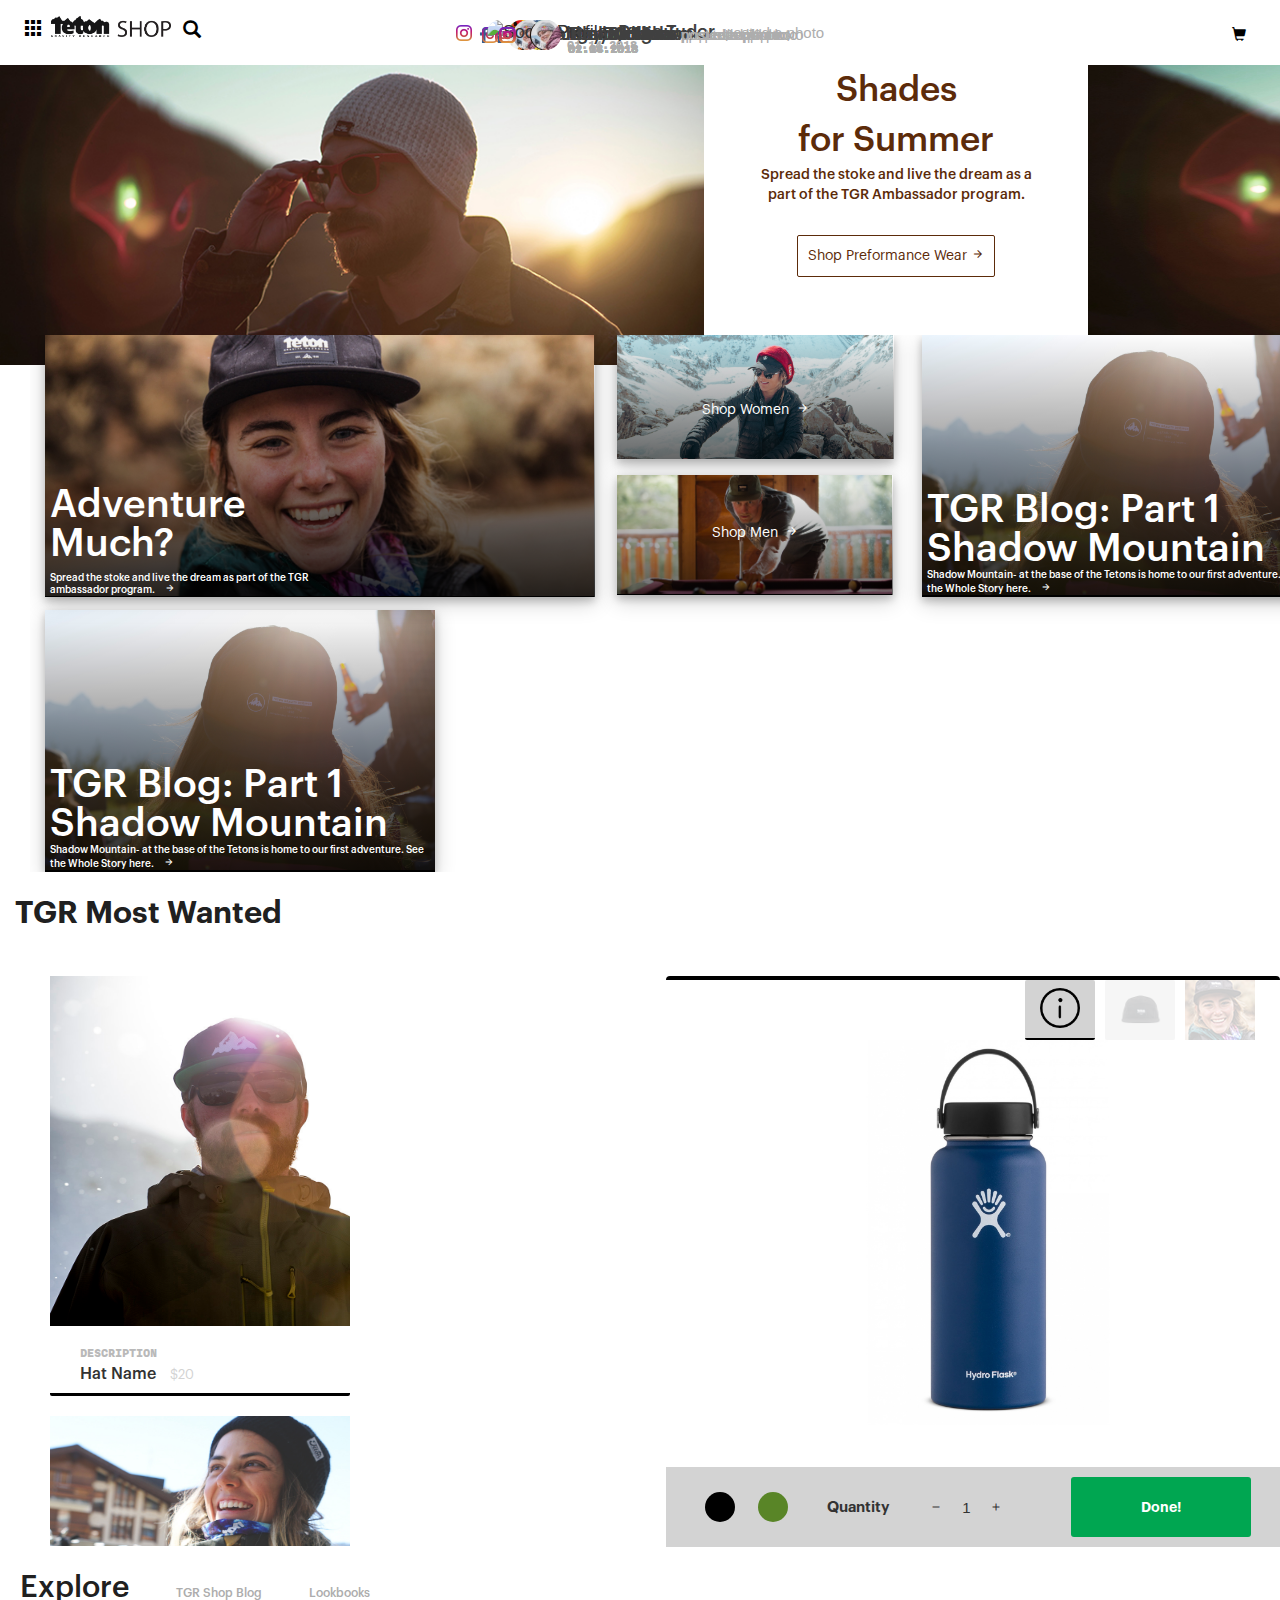
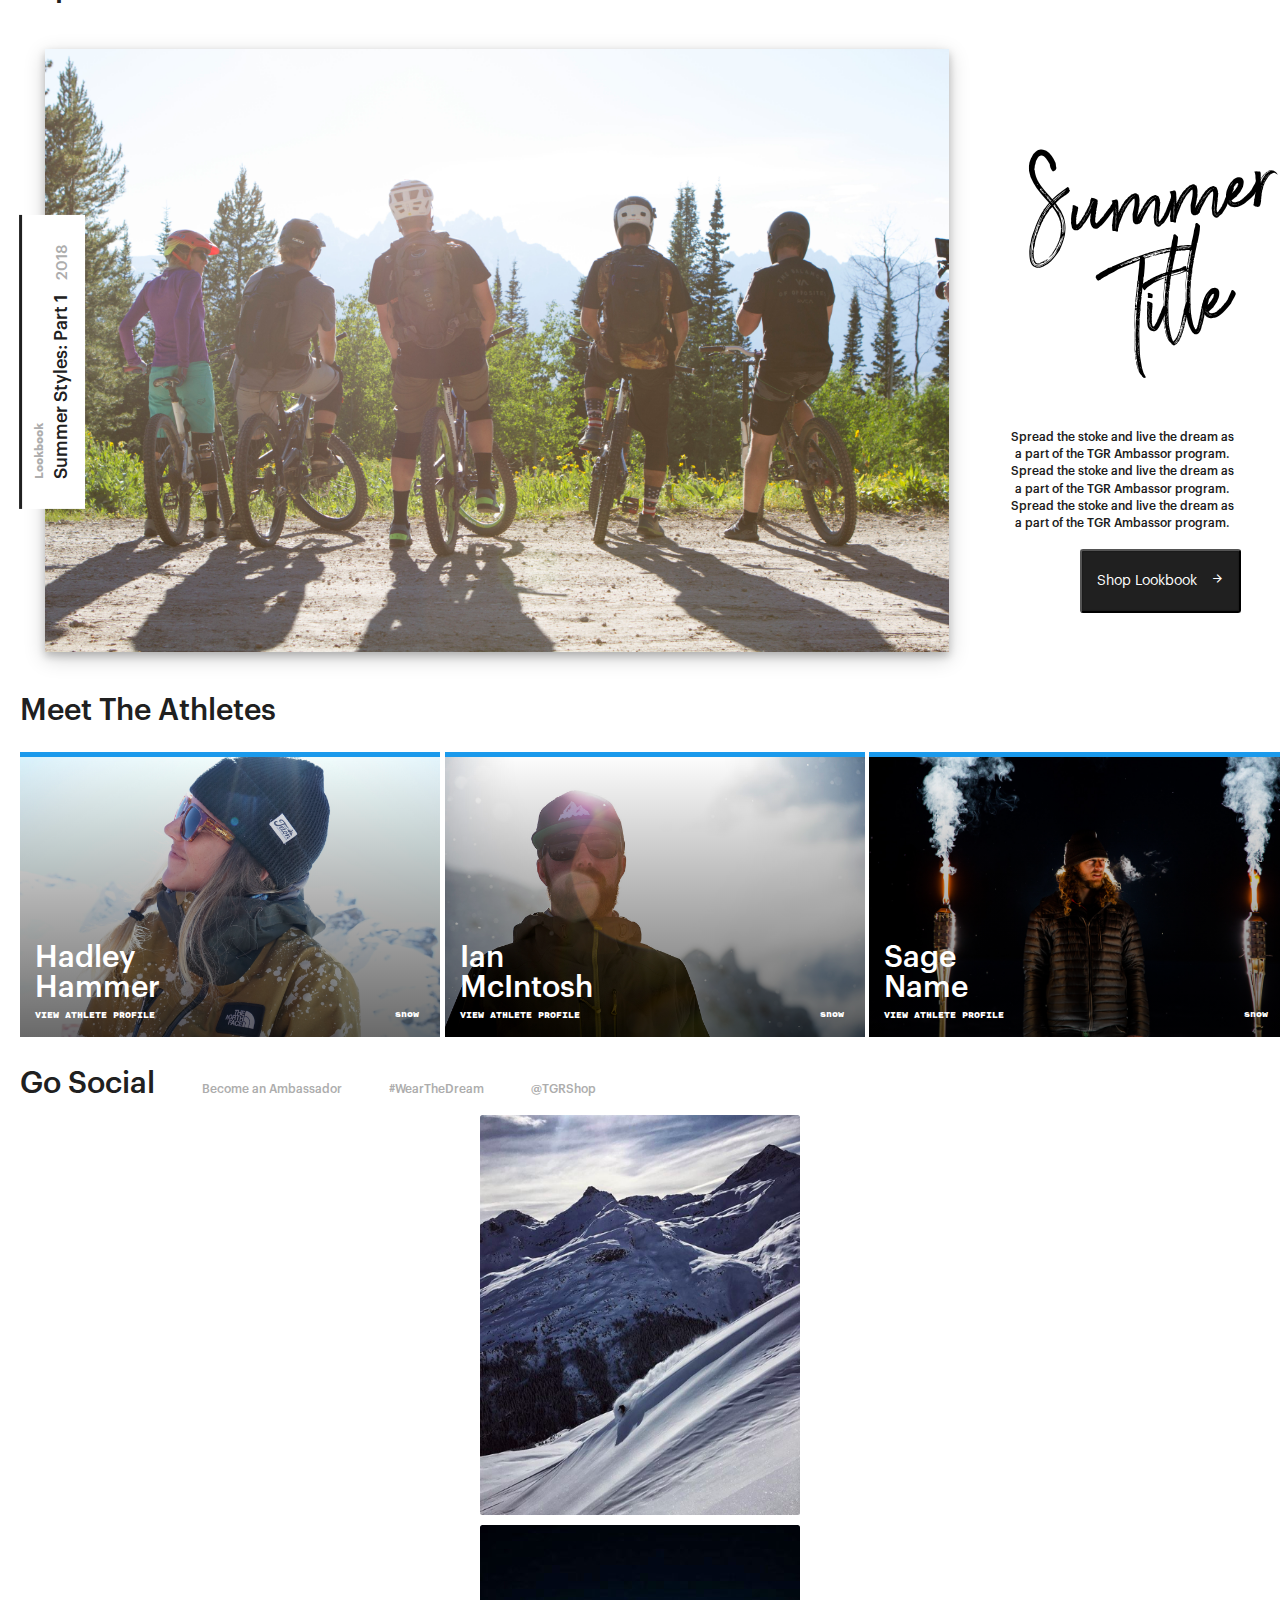
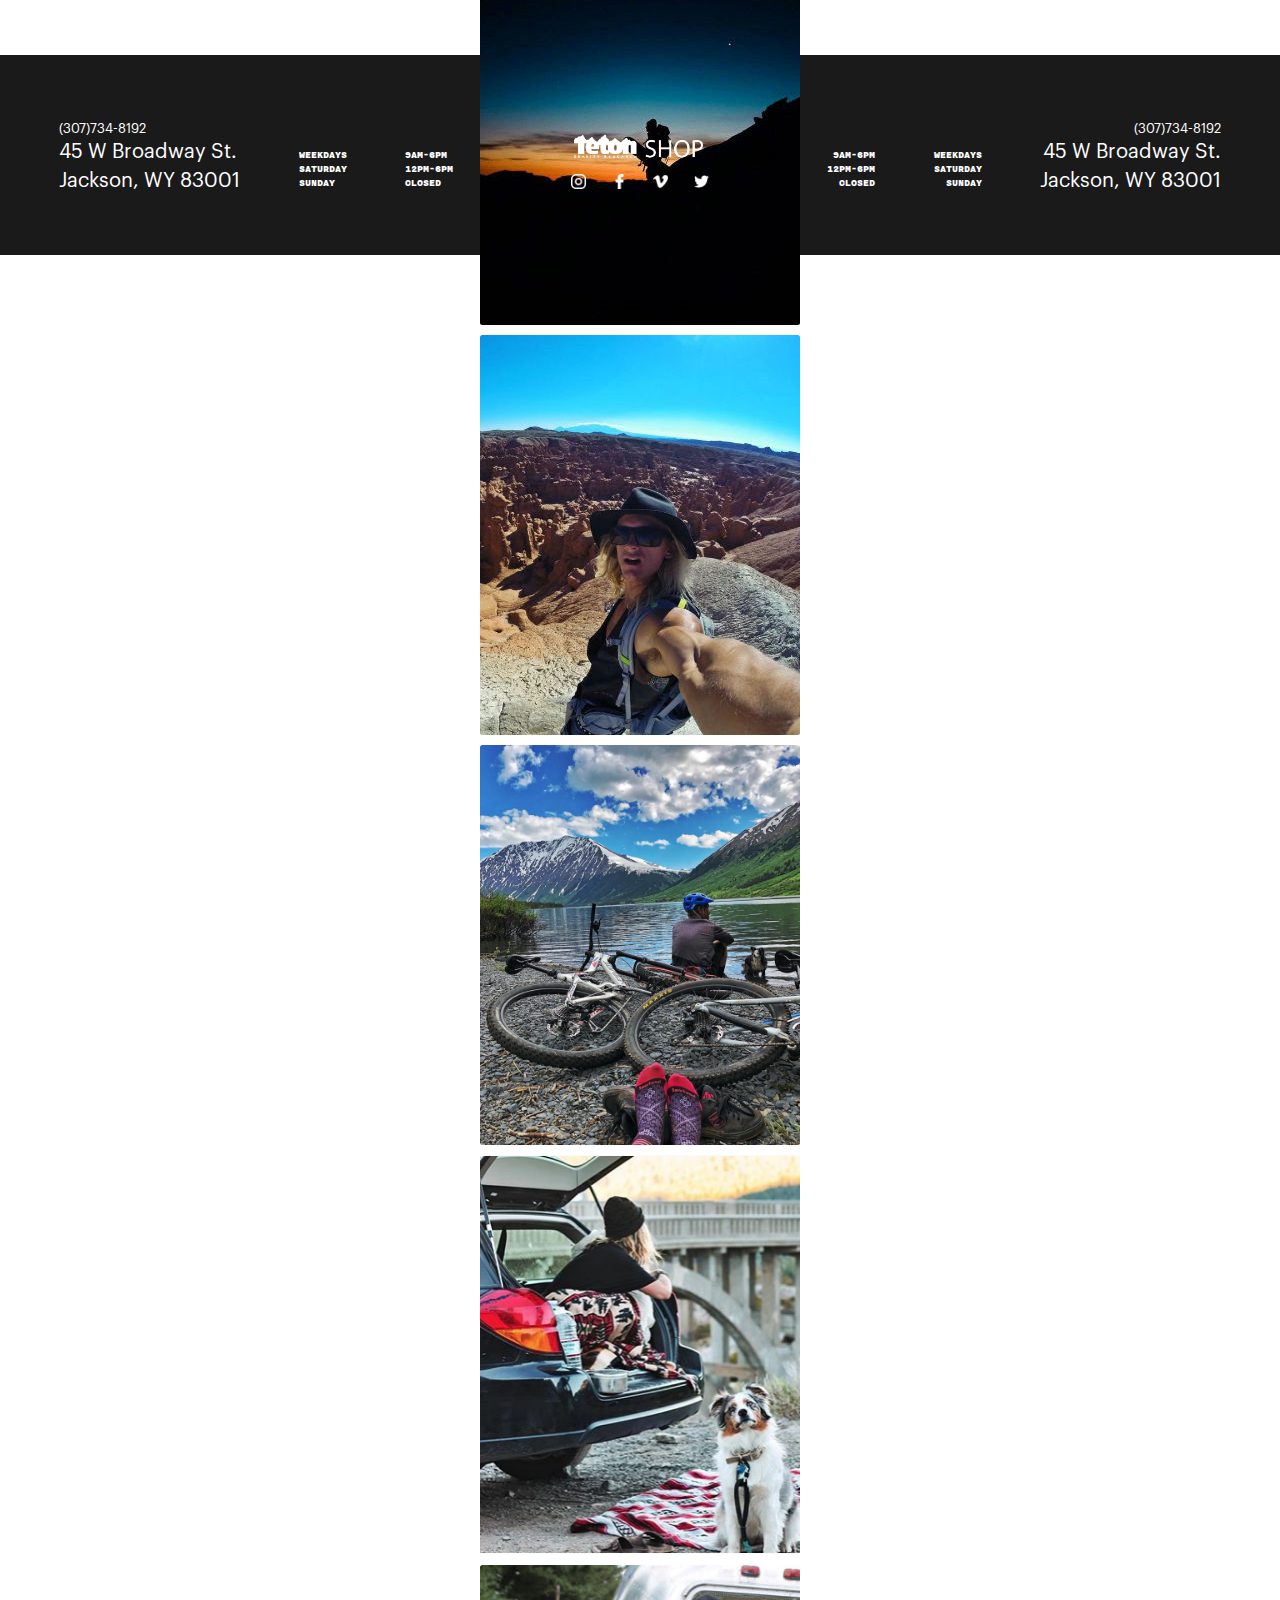
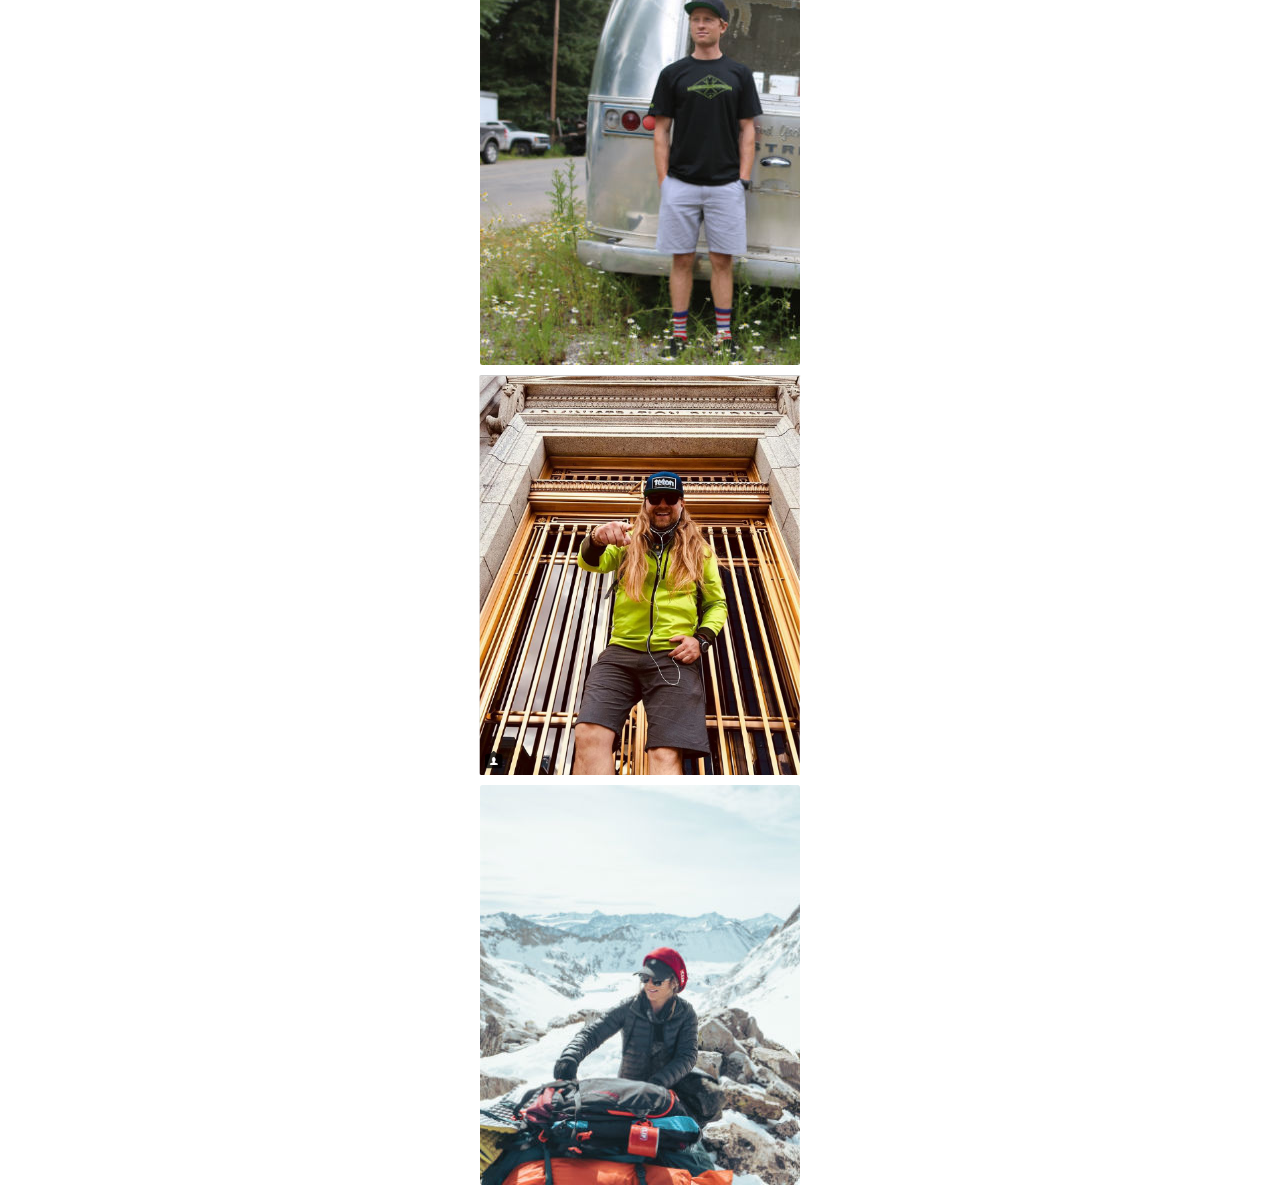
==== commit 522517a4: "RH 7/27/2018 3:48pm" ====
--- a/index.html
+++ b/index.html
@@ -15,103 +15,110 @@
 </head>
 
 <body>
-
-<!--Header-->
-	<div class="logo">
-        <div class="row">
-        	<div class="navigation">
-	        	<div class="dropdown">
-		       		<button onclick="myFunction()" class="dropbtn material-icons">&#xe5c3;</button>
-		       		<div class="dropdown-content" id="myDropdown">
-		       			<div class="close-dropdown"><i class="material-icons dropdown">&#xe5cd;</i></div>
-		       			<img alt="logo" src="assets/images/logo.png" class="dropdown-logo">
-		       			<div class="dropdown-search"><span class="glyphicon glyphicon-search"></span></div>
-		       			<a href="index.html" class="teton-link">tetongravity.com<i class="material-icons link-arrow">&#xe5c8;</i></a>
-		       			<div class="dropdown-area1">
-		       				<div class="dropdown-headers1">
-				       			<a href="#">Films</a>
-				       			<a href="#">Team</a>
-				       			<a href="#">Lookbook</a>
-				       		</div>
-				       		<div class="dropdown-headers2">
-				       			<a href="#">Contact</a>
-				       			<a href="#" class="sub-categories">Locations</a>
-				       			<a href="#" class="sub-categories">Shipping & Returns</a>
-				       			<a href="#" class="sub-categories">Customer Service</a>
-								<a href="#" class="sub-categories">FAQ</a>
-							</div>
-						</div>
-						<div class="dropdown-area2">
-			       			<a href="#">Men</a>
-			       			<a href="#" class="sub-categories">Graphic Tees</a>
-			       			<a href="#" class="sub-categories">Hoodies & Flannels</a>
-			       			<a href="#" class="sub-categories">Preformance Wear</a>
-			       			<a href="women.html">Women</a>
-			       			<a href="#" class="sub-categories">Tees & Tanks</a>
-			       			<a href="#" class="sub-categories">Hoodies</a>
-			       			<a href="#" class="sub-categories">Shorts</a>
-							<a href="#" class="sub-categories">Preformance Wear</a>
-						</div>
-						<div class="dropdown-area3">
-			       			<a href="#">Accessories</a>
-			       			<a href="#" class="sub-categories">Stickers</a>
-			       			<a href="#" class="sub-categories">Beverage</a>
-			       			<a href="#" class="sub-categories">Socks</a>
-			       			<a href="#" class="sub-categories">Books</a>
-			       			<a href="#" class="sub-categories">Gift Cards</a>
-			       		</div>
-			       		<div class="dropdown-area4">
-			       			<a href="headwear.html">Headwear</a>
-			       			<a href="#" class="sub-categories">Hats/Caps</a>
-			       			<a href="#" class="sub-categories">Beanies</a>
-			       			<a href="#" class="sub-categories">Buffs</a>
-			       			<div class="eyewear">
-				       			<a href="#">Eyewear</a>
-				       			<a href="#" class="sub-categories">Goggles</a>
-				       			<a href="#" class="sub-categories">Sunglasses</a>
-			       			</div>
-			       			<a href="#" class="sale">Sale</a>
-			       		</div>
-			       		<!--
-			       		<div class="swiper-container drop">
-			       			<div class="swiper-wrapper drop">
-			       				<div class="swiper-slide drop">enjoy <a>free shipping</a> on orders over $50</div>
-			       				<div class="swiper-slide drop"> TGR apparel delivered every other month <a>find out more</a></div>
-			       				<div class="swiper-slide drop">enjoy <a>free shipping</a> on orders over $50</div>
-			       				<div class="swiper-slide drop"> TGR apparel delivered every other month <a>find out more</a></div>
-			       			</div>
-			       		</div>-->
-			       		<img src="assets/images/a-biker.jpg" alt="Your Profile" class="login-hero">
-			       		<div class="login-hero-overlay"></div>
-			       		<img src="assets/images/a-biker2.jpg" alt="Your Profile" class="login-profile">
-			       		<div class="login-name">John Doe</div>
-			       		<div class="login-shipping">shipping address</div>
-			       		<div class="login-address">1234 Torotown St.</br>City,ST-12345</div>
-			       		<button class="edit-profile">Edit Profile</button>
-			       		<div class="not-you">Not you?</div>
-			       		<div class="not-you-sign">Sign In</div>
-			       		<button class="your-cart"><span class="glyphicon login-cart"></span></button>
-
-		       		</div>
-	       		</div>
-	       	</div>
-       		<div class="col-2">
-    			<button class="home" href="#"><img alt="logo" src="assets/images/logo.png"></button>
-    		</div>
-	    	<div class="col-3">
-	   			<button class="search"><span class="glyphicon glyphicon-search"></span></button>
-	   		</div>
-	   	</div>
-	<div class="hero-image"></div>
-	<div class="shades">Shades</br>for Summer</div>
-	<div class="header-description">Spread the stoke and live the dream as a</br>part of the TGR Ambassador program.</div>
-	<button class="header-button">Shop Preformance Wear<i class="material-icons header-wear-arrow">&#xe5c8;</i></button>
-	<div class="shopping-cart"><button class="shop-cart" href="#"><span class="glyphicon"></span></button></div>
-	<img src="assets/images/videoreplace-other.jpg" class="hero-image-two" alt="Shades">
+	<!--Header-->
+	<div class="top-navigation">
+		<!--My Dropdown new & improved-->
+		<div class="dP">
+			<button onclick="myThing()" class="dP-btn material-icons">&#xe5c3;</button>
+			<div id="mydP" class="dP-content">
+				<div class="menu-menus">
+					<div class="top-menu">
+						<i class="material-icons dropdown">&#xe5cd;</i>
+						<img alt="logo" src="assets/images/logo.png" class="logo-menu">
+						<span class="glyphicon glyphicon-search menu-search"></span>
+						<a href="index.html" class="menu-link">tetongravity.com<i class="material-icons menu-arrow">&#xe5c8;</i></a>
+					</div>
+					<div class="menu-sections">
+						<div class="menu-links">
+						    <ul class="linkList">
+						    	<li><a href="#films" class="link header-link">Films</a></li>
+						    	<li><a href="#team" class="link header-link">Team</a></li>
+						    	<li><a href="#lookbook" class="link header-link">Lookbook</a></li>
+						    	<li class="li-margin2"><a href="#contact" class="link header-link">Contact</a></li>
+						    	<li class="li-margin"><a href="#locations" class="link subheader-link">Locations</a></li>
+						    	<li><a href="#shipping" class="link subheader-link">Shipping & Returns</a></li>
+						    	<li><a href="#service" class="link subheader-link">Customer Service</a></li>
+						    	<li><a href="#faq" class="link subheader-link">FAQ</a></li>
+							</ul>
+						</div>
+						<div class="menu-links">
+							<ul class="linkList">
+								<li><a href="#men" class="link header-link">Men</a></li>
+								<li class="li-margin"><a href="#tees" class="link subheader-link">Graphic Tees</a></li>
+								<li><a href="#flannels" class="link subheader-link">Hoodies & Flannels</a></li>
+								<li><a href="#preformance" class="link subheader-link">Preformance Wear</a></li>
+								<li class="li-margin1"><a href="women.html" class="link header-link">Women</a></li>
+								<li></li>
+								<li><a href="#tanks" class="link subheader-link">Tees & Tanks</a></li>
+								<li><a href="#hoodies" class="link subheader-link">Hoodies</a></li>
+								<li><a href="#shorts" class="link subheader-link">Shorts</a></li>
+								<li><a href="#preformance" class="link subheader-link">Preformance Wear</a></li>
+							</ul> 
+						</div>
+						<div class="menu-links">
+						    <ul class="linkList">
+						    	<li><a href="#accessories" class="link header-link">Accesories</a></li>
+						    	<li class="li-margin"><a href="#stickers" class="link subheader-link">Stickers</a></li>
+						    	<li><a href="#beverage" class="link subheader-link">Beverage</a></li>
+						    	<li><a href="#socks" class="link subheader-link">Socks</a></li>
+						    	<li><a href="#books" class="link subheader-link">Books</a></li>
+						    	<li><a href="#gifts" class="link subheader-link">Gift Cards</a></li>
+						    </ul>
+						</div>
+						<div class="menu-links">
+						    <ul class="linkList">
+						    	<li><a href="headwear.html" class="link header-link">Headwear</a></li>
+						    	<li class="li-margin"><a href="#hats" class="link subheader-link">Hats/Caps</a></li>
+						    	<li><a href="#beanies" class="link subheader-link">Beanies</a></li>
+						    	<li><a href="#buffs" class="link subheader-link">Buffs</a></li>
+						    	<li class="li-margin1"><a href="#eyewear" class="link header-link">Eyewear</a></li>
+						    	<li class="li-margin"><a href="#goggles" class="link subheader-link">Goggles</a></li>
+						    	<li><a href="#sunglasses" class="link subheader-link">Sunglasses</a></li>
+						    	<li class="li-margin1"><a href="#sale" class="link subheader-link special">Sale</a></li>
+						    </ul>    
+						</div>
+						<div class="your-menu">
+							<img src="assets/images/a-biker.jpg" alt="Your Profile" class="your-hero">
+							<div class="your-overlay"></div>
+							<img src="assets/images/hats/31.jpg" alt="Your Profile" class="your-picture">
+							<div class="your-name">John Doe</div>
+							<div class="ship-address">shipping address</div>
+							<div class="your-address">1234 Torotown St.</div>
+							<div class="your-address2">City, ST - 12345</div>
+							<button class="edit-yours">Edit Profile</button>
+							<div class="not-you">Not you?</div>
+							<button class="sign-in">Sign In</button>
+							<span class="glyphicon your-cart"></span>
+						</div>
+					</div>
+				</div>
+		    </div>
+		</div>
+		<div class="top-nav-logo">
+			<img alt="logo" src="assets/images/logo.png" class="logo-resizer">
+		</div>
+		<div class="top-nav-search">
+			<span class="glyphicon glyphicon-search top-search"></span>
+		</div>
+		<div class="top-nav-cart">
+			<span class="glyphicon top-cart"></span>
+		</div>
 	</div>
 <!--End Header-->
-<!--End Infinite Scroller-->
-
+<!--Hero Area-->
+	<div class="hero-area">
+		<div class="hero-area-left">
+			<img src="assets/images/videoreplace2.jpg" class="hero-img-one" alt="Shades">
+		</div>
+		<div class="hero-description">
+			<div class="hero-shades">Shades</br>for Summer</div>
+			<div class="hero-details">Spread the stoke and live the dream as a</br>part of the TGR Ambassador program.</div>
+			<button class="hero-button">Shop Preformance Wear<i class="material-icons hero-index-arrow">&#xe5c8;</i></button>
+		</div>
+		<div class="hero-area-right">
+			<img src="assets/images/videoreplace-other.jpg" class="hero-img-two" alt="Shades">
+		</div>
+	</div>
 <!--Section 1-->
 	<div class="section-one-row">
 		<div class="scrollable">
@@ -176,8 +183,135 @@
 
 <!--TGR Most Wanted Title-->
 	<div class="mostwanted">TGR Most Wanted</div>
-
-<!--Section Two-->
+<div class="filter-area no-background" id="byProduct">
+		<div class="filter-area-vertical-scroller">
+			<div class="vertical-scroll">
+				<!--Row 1-->
+					<div class="index-card">
+						<div class="index-card-image">
+							<img src="assets/images/IAN.jpg" alt="Hat" class="index-card-image-source">
+						</div>
+						<div class="card-description">
+							description
+						</div>
+						<div class="card-name">
+							Hat Name
+							<div class="card-price">
+								$20
+							</div>
+						</div>
+					</div>
+					<div class="index-card">
+						<div class="index-card-image">
+							<img src="assets/images/DSC00227.jpg" alt="Hat" class="index-card-image-source">
+						</div>
+						<div class="card-description">
+							description
+						</div>
+						<div class="card-name">
+							Classic Patch
+							<div class="card-price">
+								$30
+							</div>
+						</div>
+					</div>
+				<!--Row 2-->
+					<div class="index-card">
+						<div class="index-card-image">
+							<img src="assets/images/WP9A0791.jpg" alt="Hat" class="index-card-image-source">
+						</div>
+						<div class="card-description">
+							description
+						</div>
+						<div class="card-name">
+							Hat Name
+							<div class="card-price">
+								$20
+							</div>
+						</div>
+					</div>
+					<div class="index-card">
+						<div class="index-card-image">
+							<img src="assets/images/4045-BK-Lifestyleshot.jpg" alt="Hat" class="index-card-image-source">
+						</div>
+						<div class="card-description">
+							description
+						</div>
+						<div class="card-name">
+							Classic Patch
+							<div class="card-price">
+								$30
+							</div>
+						</div>
+					</div>
+					<!--Row 3-->
+					<div class="index-card">
+						<div class="index-card-image">
+							<img src="assets/images/ACCESSORIES.jpg" alt="Hat" class="index-card-image-source">
+						</div>
+						<div class="card-description">
+							description
+						</div>
+						<div class="card-name">
+							Hat Name
+							<div class="card-price">
+								$20
+							</div>
+						</div>
+					</div>
+					<div class="index-card">
+						<div class="index-card-image">
+							<img src="assets/images/738A0532.JPG" alt="Hat" class="index-card-image-source">
+						</div>
+						<div class="card-description">
+							description
+						</div>
+						<div class="card-name">
+							Classic Patch
+							<div class="card-price">
+								$30
+							</div>
+						</div>
+					</div>
+					<div class="email-attention">Be the first to know.</div>
+					<div class="stay-updated">Stay updated with the latest ticket & merch sales.</div>
+					<input type="text" name="emailAddress" value="Email Address" class="email-inScroll"> 
+					<button class="email">Subscribe<i class="material-icons lookbook-arrow">&#xe5c8;</i></button>
+				</div>
+			</div>
+			<!--Filter Preview-->
+		<div class="filter-preview">
+			<div class="preview-information">
+				<div class="preview-box">
+					<img src="assets/images/info.png" alt="Info" class="info preview-image">
+				</div>
+				<div class="preview-box opacity">
+					<img src="assets/images/hats/4.png" alt="Image Preview" class="boxed-img preview-image">
+				</div>
+				<div class="preview-box opacity">
+					<img src="assets/images/IMG_4411_2.jpg" alt="Image Preview" class="boxed-lifestyle preview-image">
+				</div>
+			</div>
+				<img src="assets/images/hydro-flask-stainless-steel-vacuum-insulated-water-bottle-32-oz-wide-mouth-flex-cap-cobalt.jpg" alt="HydroFlask" class="bottle">
+				<img src="assets/images/info.png" alt="Info" id="main-preview">
+				<button class="right-arrow"><i class="material-icons preview-arrow">arrow_forward</i></button>
+			<div class="preview-footer">
+				<div class="color-holder">
+					<button class="preview-color black"></button>
+					<button class="preview-color green"></button>
+				</div>
+					<div class="preview-quantity">Quantity</div>
+				<div class="quantity-holder">
+					<button class="preview-remove"><i class="material-icons preview-remove">remove</i></button>
+					<input type="text" name="quantity" value="1" class="quantity">
+					<button class="preview-remove"><i class="material-icons preview-remove">add</i></button>
+				</div>
+					<button class="done">Done!</button>
+			</div>
+		</div>	
+	</div>
+	<!--End Filter Area 2-->
+<!--Section Two
 	<div class="section2-row">
 		<div class="vertical-scroller-area">
 			<div class="vertical-scroller">
@@ -237,12 +371,12 @@
 				</div>
 				<div class="email-attention">Be the first to know.</div>
 				<div class="stay-updated">Stay updated with the latest ticket & merch sales.</div>
-				<input type="text" name="emailAddress" value="Email Address"> 
+				<input type="text" name="emailAddress" value="Email Address" class="email-inScroll"> 
 				<button class="email">Subscribe<i class="material-icons lookbook-arrow">&#xe5c8;</i></button>
 
 			</div>
 		</div>
-		<div class="col-md-6 water-ad">
+		<div class="water-ad">
 			<div class="gallery">
 				<img src="assets/images/hydro-black.jpg" alt="Hydroflask" class="gallery-image">
 				<img src="assets/images/hydro-red.jpg" alt="Hydroflask" class="gallery-image">
@@ -265,28 +399,29 @@
 			</div>
 		</div>
 	</div>
-<!--End Section Two-->	
+End Section Two-->	
 
 <!--Section Three-->
 	<div class="explore">Explore
 		<p class="explore-nav1">TGR Shop Blog</p>
 		<p class="explore-nav2">Lookbooks</p>
 	</div>
-	<img src="assets/images/bikerbackground.JPG" alt="Background Image" class="explore-background">
-	<img src="assets/images/bikerimage.JPG" alt="Main Image" class="explore-image">
-	<div class="sidebar">Lookbook
-		<div class="sidebar-title">Summer Styles: Part 1
-			<div class="year">2018</div>
-		</div>
-	</div>
-	<div class="explore-title">Summer
-		<div class="explore-title2">Title</div>
-	</div>
-	<div class="explore-info">Spread the stoke and live the dream as a part of the TGR Ambassor program. Spread the stoke and live the dream as a part of the TGR Ambassor program. Spread the stoke and live the dream as a part of the TGR Ambassor program."</div>
-	<button class="lookbook">Shop Lookbook
-		<i class="material-icons lookbook-arrow">&#xe5c8;</i>
-	</button>
-
+	<div class="explore-area">
+		<!--<img src="assets/images/bikerbackground.JPG" alt="Background Image" class="explore-background">-->
+		<img src="assets/images/bikerimage.JPG" alt="Main Image" class="explore-image">
+		<div class="sidebar">Lookbook
+			<div class="sidebar-title">Summer Styles: Part 1
+				<div class="year">2018</div>
+			</div>
+		</div>
+		<div class="explore-title">Summer
+			<div class="explore-title2">Title</div>
+		</div>
+		<div class="explore-info">Spread the stoke and live the dream as a part of the TGR Ambassor program. Spread the stoke and live the dream as a part of the TGR Ambassor program. Spread the stoke and live the dream as a part of the TGR Ambassor program.</div>
+		<button class="lookbook">Shop Lookbook
+			<i class="material-icons lookbook-arrow">&#xe5c8;</i>
+		</button>
+	</div>
 <!--End Section Three-->
 
 <!--Section Four-->
@@ -346,7 +481,6 @@
 	</div>
 		
 <!--End Section Four-->
-
 <!--Section Five-->
 	<div class="social">Go Social
 		<p class="social-nav1">Become an Ambassador</p>
@@ -443,29 +577,38 @@
 	    <div class="swiper-button-prev"></div>
   	</div>
 <!--End Section Five-->
-
 <!--Footer-->
-	<div class="footer">
-		<div class="col-md-4">
-			<div class="phone-number">(307)734-8192</div>
-			<div class="address">45 W Broadway St.</br>Jackson, WY 83001</div>
-			<div class="days-of-week">weekdays&nbsp;&nbsp;9am - 6pm</br>saturday&nbsp;&nbsp;12pm - 6pm</br>sunday&nbsp;&nbsp;&nbsp; closed</div>
-		</div>
-		<div class="col-md-4">
-			<img src="assets/images/logowhite.png" alt="Footer Logo" class="footer-logo">
-			<img src="assets/images/instagram.png" alt="Instagram" class="instagram">
-			<img src="assets/images/facebook-logo.png" alt="Facebook" class="facebook">
-			<img src="assets/images/vimeo-logo.png" alt="Vimeo" class="vimeo">
-			<img src="assets/images/twitter-logo-silhouette.png" alt="Twitter" class="twitter">
-		</div>
-		<div class="col-md-4">
-			<div class="phone-number two">(307)734-8192</div>
-			<div class="address2">1260 West St.</br>Wilson, WY 83001</div>
-			<div class="days-of-week-two">weekdays&nbsp;&nbsp;9am - 6pm</br>saturday&nbsp;&nbsp;12pm - 6pm</br>sunday&nbsp;&nbsp;&nbsp; closed</div>
+	<div class="headwear-footer">
+		<div class="phone-number-footer">(307)734-8192
+			<div class="address-footer">45 W Broadway St.<br>Jackson, WY 83001</div>
+		</div>
+		<div class="days-footer">weekdays<br>saturday<br>sunday</div>
+		<div class="hours-footer">9am-6pm<br>12pm-6pm<br>closed</div>
+		<div class="images-footer">
+			<img src="assets/images/logowhite.png" alt="Footer Logo" class="headwear-footer-logo">
+			<div class="social-area-footer">
+				<img src="assets/images/instagram.png" alt="Instagram" class="social-in-footer">
+				<img src="assets/images/facebook-logo.png" alt="Facebook" class="social-in-footer">
+				<img src="assets/images/vimeo-logo.png" alt="Vimeo" class="social-in-footer">
+				<img src="assets/images/twitter-logo-silhouette.png" alt="Twitter" class="social-in-footer">
+			</div>
+		</div>
+		<div class="hours-footer right-side end">9am-6pm<br>12pm-6pm<br>closed</div>
+		<div class="days-footer right-side end">weekdays<br>saturday<br>sunday</div>
+		<div class="phone-number-footer right-side">(307)734-8192
+			<div class="address-footer right-side">45 W Broadway St.<br>Jackson, WY 83001</div>
+		</div>
+	</div>
+	<div class="images-footer2">
+		<img src="assets/images/logowhite.png" alt="Footer Logo" class="headwear-footer-logo">
+		<div class="social-area-footer">
+			<img src="assets/images/instagram.png" alt="Instagram" class="social-in-footer">
+			<img src="assets/images/facebook-logo.png" alt="Facebook" class="social-in-footer">
+			<img src="assets/images/vimeo-logo.png" alt="Vimeo" class="social-in-footer">
+			<img src="assets/images/twitter-logo-silhouette.png" alt="Twitter" class="social-in-footer">
 		</div>
 	</div>
 <!--End Footer-->
-
 <!--JQuery-->
 	<script src="https://ajax.googleapis.com/ajax/libs/jquery/3.3.1/jquery.min.js"></script>
 	<script src="https://cdnjs.cloudflare.com/ajax/libs/Swiper/4.3.3/js/swiper.js"></script>
--- a/assets/css/style.css
+++ b/assets/css/style.css
@@ -61,6 +61,66 @@
 /* End Fonts */
 /* ##2 Header */
 /* line 67, ../scss/_home.scss */
+.hero-area {
+  display: flex;
+  flex-direction: row;
+}
+/* line 70, ../scss/_home.scss */
+.hero-area .hero-area-left {
+  flex-basis: 55%;
+}
+/* line 73, ../scss/_home.scss */
+.hero-area .hero-img-one {
+  height: 300px;
+  width: 100%;
+}
+/* line 77, ../scss/_home.scss */
+.hero-area .hero-description {
+  flex-basis: 30%;
+}
+/* line 79, ../scss/_home.scss */
+.hero-area .hero-description .hero-shades {
+  color: #5C2B0A;
+  font-family: graphikmedium;
+  font-size: 35px;
+  text-align: center;
+}
+/* line 85, ../scss/_home.scss */
+.hero-area .hero-description .hero-details {
+  text-align: center;
+  color: #5C2B0A;
+  font-family: graphikmedium;
+}
+/* line 90, ../scss/_home.scss */
+.hero-area .hero-description button.hero-button {
+  background-color: white;
+  border: solid 1px;
+  border-radius: 2px;
+  padding: 10px 10px;
+  font-family: graphikregular;
+  color: #5C2B0A;
+}
+/* line 98, ../scss/_home.scss */
+.hero-area .hero-description button.hero-button:hover {
+  transition: ease .2s;
+  box-shadow: 0 8px 16px 0 rgba(0, 0, 0, 0.2), 0 6px 20px 0 rgba(0, 0, 0, 0.19);
+}
+/* line 102, ../scss/_home.scss */
+.hero-area .hero-description .hero-index-arrow {
+  font-size: 12px;
+  margin-left: 5px;
+}
+/* line 107, ../scss/_home.scss */
+.hero-area .hero-area-right {
+  flex-basis: 15%;
+}
+/* line 109, ../scss/_home.scss */
+.hero-area .hero-area-right .hero-img-two {
+  height: 300px;
+  width: 100%;
+}
+
+/* line 116, ../scss/_home.scss */
 .hero-image {
   background-image: url("/assets/images/videoreplace.jpg");
   height: 400px;
@@ -71,7 +131,7 @@
   position: relative;
 }
 
-/* line 76, ../scss/_home.scss */
+/* line 125, ../scss/_home.scss */
 div.col-1 {
   margin-left: 20px;
   display: inline;
@@ -80,25 +140,25 @@
   color: black;
 }
 
-/* line 83, ../scss/_home.scss */
+/* line 132, ../scss/_home.scss */
 div.col-2 {
   display: inline;
 }
 
-/* line 87, ../scss/_home.scss */
+/* line 136, ../scss/_home.scss */
 div.col-3 {
   display: inline;
   font-size: 19px;
 }
 
-/* line 92, ../scss/_home.scss */
+/* line 141, ../scss/_home.scss */
 div.logo {
   width: 20%;
   margin-left: 10px;
   padding-top: 15px;
 }
 
-/* line 97, ../scss/_home.scss */
+/* line 146, ../scss/_home.scss */
 button.home {
   border: none;
   padding: 0px;
@@ -108,7 +168,7 @@
   background: none;
 }
 
-/* line 105, ../scss/_home.scss */
+/* line 154, ../scss/_home.scss */
 .logo img {
   width: 100%;
   padding: 10px;
@@ -116,58 +176,18 @@
   padding-bottom: 18px;
 }
 
-/* line 111, ../scss/_home.scss */
+/* line 160, ../scss/_home.scss */
 .logo span {
   color: black;
 }
 
-/* line 114, ../scss/_home.scss */
-.shades {
-  position: absolute;
-  top: 100px;
-  left: 800px;
-  color: #5C2B0A;
-  font-family: graphikmedium;
-  font-size: 40px;
-  text-align: center;
-}
-
-/* line 123, ../scss/_home.scss */
-.header-description {
-  position: absolute;
-  top: 240px;
-  left: 790px;
-  text-align: center;
-  color: #5C2B0A;
-  font-family: graphikmedium;
-}
-
-/* line 131, ../scss/_home.scss */
-button.header-button {
-  position: absolute;
-  top: 330px;
-  left: 820px;
-  background-color: white;
-  border: solid 1px;
-  border-radius: 2px;
-  padding: 10px 10px;
-  font-family: graphikregular;
-  color: #5C2B0A;
-}
-
-/* line 142, ../scss/_home.scss */
-button.header-button:hover {
-  transition: ease .2s;
-  box-shadow: 0 8px 16px 0 rgba(0, 0, 0, 0.2), 0 6px 20px 0 rgba(0, 0, 0, 0.19);
-}
-
-/* line 146, ../scss/_home.scss */
+/* line 163, ../scss/_home.scss */
 i.material-icons.header-wear-arrow {
   font-size: 12px;
   margin-left: 10px;
 }
 
-/* line 150, ../scss/_home.scss */
+/* line 167, ../scss/_home.scss */
 img.hero-image-two {
   position: absolute;
   right: 0px;
@@ -177,12 +197,12 @@
   margin-top: 50px;
 }
 
-/* line 159, ../scss/_home.scss */
+/* line 176, ../scss/_home.scss */
 i {
   font-size: 24px;
 }
 
-/* line 162, ../scss/_home.scss */
+/* line 179, ../scss/_home.scss */
 i.materialicons {
   font-size: 14px;
   position: absolute;
@@ -191,7 +211,7 @@
   color: red;
 }
 
-/* line 169, ../scss/_home.scss */
+/* line 186, ../scss/_home.scss */
 .navigation .dropbtn {
   color: black;
   padding: 0px 0px 0px 16px !important;
@@ -201,19 +221,19 @@
   top: -13px;
 }
 
-/* line 177, ../scss/_home.scss */
+/* line 194, ../scss/_home.scss */
 button.search {
   border: none;
   background: none;
 }
 
-/* line 181, ../scss/_home.scss */
+/* line 198, ../scss/_home.scss */
 button.shop-cart {
   border: none;
   background: none;
 }
 
-/* line 185, ../scss/_home.scss */
+/* line 202, ../scss/_home.scss */
 .cart h1 {
   font-family: graphikblack;
   font-size: 13px;
@@ -222,7 +242,7 @@
   float: right;
 }
 
-/* line 192, ../scss/_home.scss */
+/* line 209, ../scss/_home.scss */
 div.cart {
   width: 15%;
   float: right;
@@ -231,7 +251,7 @@
   right: 0;
 }
 
-/* line 199, ../scss/_home.scss */
+/* line 216, ../scss/_home.scss */
 .summer-title {
   position: absolute;
   top: 65px;
@@ -244,7 +264,7 @@
   animation: 3s ease-in-out;
 }
 
-/* line 210, ../scss/_home.scss */
+/* line 227, ../scss/_home.scss */
 .summer-title2 {
   position: absolute;
   font-family: brownhillscript;
@@ -263,7 +283,7 @@
     opacity: 1;
   }
 }
-/* line 220, ../scss/_home.scss */
+/* line 237, ../scss/_home.scss */
 .fade-in {
   opacity: 0;
   animation: fadeIn ease-in 1;
@@ -271,18 +291,18 @@
   animation-duration: 2s;
 }
 
-/* line 226, ../scss/_home.scss */
+/* line 243, ../scss/_home.scss */
 .fade-in.one {
   animation-delay: 0.7s;
 }
 
-/* line 229, ../scss/_home.scss */
+/* line 246, ../scss/_home.scss */
 .nav-col2 img {
   height: 20px;
 }
 
 /*button*/
-/* line 233, ../scss/_home.scss */
+/* line 250, ../scss/_home.scss */
 .button {
   width: 100%;
   float: right;
@@ -293,7 +313,7 @@
   position: absolute;
 }
 
-/* line 243, ../scss/_home.scss */
+/* line 260, ../scss/_home.scss */
 .button .btn-video {
   background-color: white;
   color: black;
@@ -307,18 +327,18 @@
   font-family: graphikmedium;
 }
 
-/* line 255, ../scss/_home.scss */
+/* line 272, ../scss/_home.scss */
 .glyphicon {
   margin-left: 5px;
 }
 
-/* line 259, ../scss/_home.scss */
+/* line 276, ../scss/_home.scss */
 .button .btn-video:hover {
   background-color: #E4BFA4;
   box-shadow: 0 8px 16px 0 rgba(0, 0, 0, 0.2), 0 6px 20px 0 rgba(0, 0, 0, 0.19);
 }
 
-/* line 264, ../scss/_home.scss */
+/* line 281, ../scss/_home.scss */
 .shopping-cart {
   position: absolute;
   top: 20px;
@@ -349,7 +369,7 @@
 	text-decoration: underline !important;
 }*/
 /* Section 1 */
-/* line 296, ../scss/_home.scss */
+/* line 313, ../scss/_home.scss */
 div.section-one-row {
   margin-top: -30px;
   margin-left: 30px;
@@ -357,14 +377,14 @@
   overflow-x: scroll;
 }
 
-/* line 302, ../scss/_home.scss */
+/* line 319, ../scss/_home.scss */
 .scrollable {
   overflow-x: scroll;
   overflow-y: hidden;
   width: 192vw;
 }
 
-/* line 307, ../scss/_home.scss */
+/* line 324, ../scss/_home.scss */
 .element1-pic {
   width: auto;
   height: 262px;
@@ -373,7 +393,7 @@
   border-bottom: solid black 1px;
 }
 
-/* line 314, ../scss/_home.scss */
+/* line 331, ../scss/_home.scss */
 .shop-women {
   height: 124px;
   margin-bottom: 20px;
@@ -381,39 +401,39 @@
   z-index: 0;
 }
 
-/* line 320, ../scss/_home.scss */
+/* line 337, ../scss/_home.scss */
 .shop-men {
   height: 120px;
   position: absolute;
   border-bottom: solid black 1px;
 }
 
-/* line 325, ../scss/_home.scss */
+/* line 342, ../scss/_home.scss */
 .section-one-video {
   height: 262px;
   border-bottom: solid black 1px;
   box-shadow: 0 4px 8px 0 rgba(0, 0, 0, 0.2), 0 6px 20px 0 rgba(0, 0, 0, 0.19);
 }
 
-/* line 330, ../scss/_home.scss */
+/* line 347, ../scss/_home.scss */
 .col-md-4.scroller-element4 {
   margin-top: 0px;
 }
 
-/* line 333, ../scss/_home.scss */
+/* line 350, ../scss/_home.scss */
 .col-md-5.scroller-element1 {
   padding-right: 5px;
   width: 571.62px;
 }
 
-/* line 337, ../scss/_home.scss */
+/* line 354, ../scss/_home.scss */
 .col-md-5.scroller-element-2 {
   margin-left: 85px;
   width: 571px;
 }
 
 /* Section 1, col 1 */
-/* line 342, ../scss/_home.scss */
+/* line 359, ../scss/_home.scss */
 .element1-text {
   z-index: 5;
   position: relative;
@@ -431,13 +451,13 @@
   transition: .2s;
 }
 
-/* line 358, ../scss/_home.scss */
+/* line 375, ../scss/_home.scss */
 .element1-text:hover {
   background-color: rgba(255, 255, 255, 0.2);
   transition: .2s ease;
 }
 
-/* line 362, ../scss/_home.scss */
+/* line 379, ../scss/_home.scss */
 .adventure-text {
   font-size: 39px;
   width: 40%;
@@ -445,14 +465,14 @@
   padding-bottom: 10px;
 }
 
-/* line 368, ../scss/_home.scss */
+/* line 385, ../scss/_home.scss */
 .material-icons.element1-arrow {
   font-size: 10px;
   padding-left: 8px;
 }
 
 /* Section 1, col 2 */
-/* line 373, ../scss/_home.scss */
+/* line 390, ../scss/_home.scss */
 .shop-women-text {
   background: linear-gradient(to bottom, transparent 0%, black 170%);
   box-shadow: 0 4px 8px 0 rgba(0, 0, 0, 0.2), 0 6px 20px 0 rgba(0, 0, 0, 0.19);
@@ -468,20 +488,20 @@
   height: 124px;
 }
 
-/* line 387, ../scss/_home.scss */
+/* line 404, ../scss/_home.scss */
 .shop-women-text:hover {
   background-color: rgba(255, 255, 255, 0.2);
   transition: .2s ease;
 }
 
-/* line 391, ../scss/_home.scss */
+/* line 408, ../scss/_home.scss */
 .material-icons.shop-women-arrow {
   font-size: 12px;
   padding-left: 4px;
   color: white;
 }
 
-/* line 396, ../scss/_home.scss */
+/* line 413, ../scss/_home.scss */
 .shop-men-text {
   background: linear-gradient(to bottom, transparent 0%, black 170%);
   box-shadow: 0 4px 8px 0 rgba(0, 0, 0, 0.2), 0 6px 20px 0 rgba(0, 0, 0, 0.19);
@@ -497,13 +517,13 @@
   height: 120px;
 }
 
-/* line 410, ../scss/_home.scss */
+/* line 427, ../scss/_home.scss */
 .shop-men-text:hover {
   background-color: rgba(255, 255, 255, 0.2);
   transition: .2s ease;
 }
 
-/* line 414, ../scss/_home.scss */
+/* line 431, ../scss/_home.scss */
 .material-icons.shop-men-arrow {
   font-size: 12px;
   padding-left: 4px;
@@ -511,25 +531,25 @@
 }
 
 /* Section 1, col 3 */
-/* line 420, ../scss/_home.scss */
+/* line 437, ../scss/_home.scss */
 .col-md-3 {
   width: 305px !important;
 }
 
-/* line 423, ../scss/_home.scss */
+/* line 440, ../scss/_home.scss */
 .element4 {
   height: 262px;
   position: absolute;
   border-bottom: solid black 2px;
 }
 
-/* line 428, ../scss/_home.scss */
+/* line 445, ../scss/_home.scss */
 .blog-text-header {
   font-size: 39px;
   line-height: 1;
 }
 
-/* line 432, ../scss/_home.scss */
+/* line 449, ../scss/_home.scss */
 .blog-text {
   width: 390px;
   height: 262px;
@@ -544,18 +564,18 @@
   padding-left: 5px;
 }
 
-/* line 445, ../scss/_home.scss */
+/* line 462, ../scss/_home.scss */
 .blog-text:hover {
   background-color: rgba(255, 255, 255, 0.2);
   transition: .2s ease;
 }
 
-/* line 449, ../scss/_home.scss */
+/* line 466, ../scss/_home.scss */
 .col-md-4.scroller-element4 {
   width: 335px;
 }
 
-/* line 453, ../scss/_home.scss */
+/* line 470, ../scss/_home.scss */
 .material-icons.element4-arrow {
   position: relative;
   font-size: 50px;
@@ -564,7 +584,7 @@
   color: white;
 }
 
-/* line 460, ../scss/_home.scss */
+/* line 477, ../scss/_home.scss */
 .material-icons.element4-arrow:hover {
   transform: scale(1.05);
   transition: .2s ease-in-out;
@@ -572,39 +592,91 @@
 
 /* End Swiper */
 /* ##4 Section 2 */
-/* line 467, ../scss/_home.scss */
+/* line 484, ../scss/_home.scss */
 .mostwanted {
   font-family: graphiksemibold;
   font-size: 31px;
   color: #202020;
-  padding: 20px 0px 40px 15px;
+  padding: 20px 0px 0px 15px;
   display: block;
 }
 
-/* line 474, ../scss/_home.scss */
+/* line 491, ../scss/_home.scss */
 .section2-row {
   padding-left: 15px;
-}
-
-/* line 477, ../scss/_home.scss */
-.vertical-scroller-area {
-  width: 43vw;
-  margin-left: 5px;
-  overflow-x: hidden;
-  overflow-y: scroll;
-  position: absolute;
-  height: 665px;
-}
-
-/* line 485, ../scss/_home.scss */
-.vertical-scroller {
-  overflow-x: hidden;
-  overflow-y: hidden;
-  height: 1500px;
+  display: flex;
+  justify-content: space-between;
+}
+
+/* line 496, ../scss/_home.scss */
+.no-background {
+  background: none !important;
+}
+
+/* line 499, ../scss/_home.scss */
+.index-card {
+  display: inline-block;
+  background-color: white;
+  height: 420px;
+  margin: 0px 10px 20px 10px;
+  border-bottom: solid black 3px;
+  border-radius: 2px;
+  width: 300px;
+}
+
+/* line 508, ../scss/_home.scss */
+.index-card-image {
+  text-align: center;
+}
+
+/* line 511, ../scss/_home.scss */
+.index-card-image:hover {
+  background: linear-gradient(to top, rgba(0, 0, 0, 0.35) 0%, transparent 100%);
+  filter: blur(1px);
+  transition: .2s ease;
+}
+
+/* line 517, ../scss/_home.scss */
+.index-card-image-source {
+  height: 350px;
+  width: 300px;
+}
+
+/* line 521, ../scss/_home.scss */
+.card-description {
+  color: #b9b9b9;
+  font-family: nittiblack;
+  text-transform: uppercase;
+  font-size: 12px;
+  margin: 20px 0px 0px 30px;
+}
+
+/* line 528, ../scss/_home.scss */
+.card-name {
+  margin: 0px 0px 0px 30px;
+  font-family: graphikmedium;
+  font-size: 16px;
+  display: inline;
+}
+
+/* line 534, ../scss/_home.scss */
+.card-price {
+  display: inline;
+  margin-left: 10px;
+  color: lightgray;
+  font-family: graphikregular;
+  font-size: 13px;
+}
+
+/* line 541, ../scss/_home.scss */
+.bottle {
+  height: 385px;
+  width: auto;
+  margin-left: 100px;
 }
 
 /* Header Ad */
-/* line 493, ../scss/_home.scss */
+/* line 548, ../scss/_home.scss */
 .col-md-3.mostwanted-ad1 {
   padding-left: 0px;
   box-shadow: 0 4px 8px 0 rgba(0, 0, 0, 0.2), 0 6px 20px 0 rgba(0, 0, 0, 0.19);
@@ -613,18 +685,18 @@
   position: absolute;
 }
 
-/* line 500, ../scss/_home.scss */
+/* line 555, ../scss/_home.scss */
 .mostwanted-ad1-picture {
   height: 354.24px;
 }
 
-/* line 503, ../scss/_home.scss */
+/* line 558, ../scss/_home.scss */
 .mostwanted-ad1-picture:hover {
   filter: blur(2px);
   transition: ease .1s;
 }
 
-/* line 507, ../scss/_home.scss */
+/* line 562, ../scss/_home.scss */
 .headwear {
   font-family: nittiblack;
   color: #ADADAD;
@@ -633,19 +705,19 @@
   padding-left: 20px;
 }
 
-/* line 514, ../scss/_home.scss */
+/* line 569, ../scss/_home.scss */
 .headwear-caption-holder {
   padding-bottom: 15px;
 }
 
-/* line 517, ../scss/_home.scss */
+/* line 572, ../scss/_home.scss */
 .headwear-caption {
   font-family: graphiksemibold;
   display: inline;
   padding-left: 20px;
 }
 
-/* line 522, ../scss/_home.scss */
+/* line 577, ../scss/_home.scss */
 .headwear-price {
   display: inline;
   padding-left: 9px;
@@ -654,32 +726,32 @@
   color: #BEBEBE;
 }
 
-/* line 529, ../scss/_home.scss */
+/* line 584, ../scss/_home.scss */
 .material-icons.headwear-add {
   font-size: 14px;
   padding-left: 10px;
 }
 
-/* line 533, ../scss/_home.scss */
+/* line 588, ../scss/_home.scss */
 .material-icons.headwear-add:hover {
   transform: scale(1.5);
   transition: .2s ease;
 }
 
-/* line 537, ../scss/_home.scss */
+/* line 592, ../scss/_home.scss */
 .material-icons.headwear-arrow {
   font-size: 14px;
   padding-left: 4px;
 }
 
-/* line 541, ../scss/_home.scss */
+/* line 596, ../scss/_home.scss */
 .material-icons.headwear-arrow:hover {
   transform: scale(1.5);
   transition: .2s ease;
 }
 
 /* Accesories Ad */
-/* line 547, ../scss/_home.scss */
+/* line 602, ../scss/_home.scss */
 .col-md-3.mostwanted-ad2 {
   box-shadow: 0 4px 8px 0 rgba(0, 0, 0, 0.2), 0 6px 20px 0 rgba(0, 0, 0, 0.19);
   border-bottom: solid black 2px;
@@ -690,42 +762,42 @@
   left: 285px;
 }
 
-/* line 556, ../scss/_home.scss */
+/* line 611, ../scss/_home.scss */
 .accessoriesimg {
   height: 354.4px;
 }
 
-/* line 559, ../scss/_home.scss */
+/* line 614, ../scss/_home.scss */
 .accessoriesimg:hover {
   filter: blur(1px);
   transition: ease .1s;
 }
 
-/* line 563, ../scss/_home.scss */
+/* line 618, ../scss/_home.scss */
 .hat1ad:hover {
   filter: blur(1px);
   transition: ease .1s;
 }
 
-/* line 567, ../scss/_home.scss */
+/* line 622, ../scss/_home.scss */
 .hat2ad:hover {
   filter: blur(1px);
   transition: ease .1s;
 }
 
-/* line 571, ../scss/_home.scss */
+/* line 626, ../scss/_home.scss */
 .material-icons.accessories-add {
   font-size: 14px;
   padding-left: 40px;
 }
 
-/* line 575, ../scss/_home.scss */
+/* line 630, ../scss/_home.scss */
 .material-icons.accessories-add:hover {
   transform: scale(1.3);
   transition: .2s ease;
 }
 
-/* line 579, ../scss/_home.scss */
+/* line 634, ../scss/_home.scss */
 .col-md-3.socks-ad {
   position: absolute;
   margin-top: 20px;
@@ -739,7 +811,7 @@
   padding: 0px;
 }
 
-/* line 591, ../scss/_home.scss */
+/* line 646, ../scss/_home.scss */
 .col-md-3.sweatshirt-ad {
   position: absolute;
   margin-top: 20px;
@@ -753,43 +825,36 @@
   padding: 0px;
 }
 
-/* line 603, ../scss/_home.scss */
+/* line 658, ../scss/_home.scss */
 .email-attention {
   font-family: graphikmedium;
   font-size: 30px;
   color: #202020;
-  position: absolute;
-  top: 1400px;
-  left: 150px;
-}
-
-/* line 611, ../scss/_home.scss */
+  text-align: center;
+  margin-top: 20px;
+}
+
+/* line 665, ../scss/_home.scss */
 .stay-updated {
   font-family: graphikmedium;
   font-size: 10px;
   color: gray;
-  position: absolute;
-  top: 1450px;
-  left: 170px;
-}
-
-/* line 619, ../scss/_home.scss */
-input[type="text"] {
-  position: absolute;
-  top: 1500px;
-  left: 150px;
+  text-align: center;
+}
+
+/* line 671, ../scss/_home.scss */
+input.email-inScroll {
   font-family: graphikregular;
   border: solid gray 2px;
   border-radius: 4px;
   padding: 16px 50px 16px 10px;
   color: gray;
-}
-
-/* line 629, ../scss/_home.scss */
+  margin-left: 155px;
+  margin-top: 20px;
+}
+
+/* line 680, ../scss/_home.scss */
 button.email {
-  position: absolute;
-  top: 1500px;
-  left: 370px;
   background-color: #202020;
   padding: 17px 15px;
   font-family: graphikregular;
@@ -797,28 +862,29 @@
   font-size: 14px;
   border-radius: 3px;
   box-shadow: inset 0px 0px 2px 0px rgba(0, 0, 0, 0.5);
-}
-
-/* line 641, ../scss/_home.scss */
+  text-align: center;
+}
+
+/* line 690, ../scss/_home.scss */
 .email:hover {
   transition: ease .2s;
   transform: scale(1.1);
 }
 
 /* Water Bottle Ad */
-/* line 648, ../scss/_home.scss */
+/* line 697, ../scss/_home.scss */
 .gallery {
   margin-left: 150px;
 }
 
-/* line 651, ../scss/_home.scss */
+/* line 700, ../scss/_home.scss */
 .gallery-image {
   height: 100px;
   opacity: .2;
   padding: 10px 20px;
 }
 
-/* line 656, ../scss/_home.scss */
+/* line 705, ../scss/_home.scss */
 .gallery-image-highlight {
   border-bottom: solid black;
   background-color: #E7E7E7;
@@ -827,12 +893,12 @@
   opacity: 1;
 }
 
-/* line 663, ../scss/_home.scss */
+/* line 712, ../scss/_home.scss */
 .main-gallery-image {
   height: 355.82px;
 }
 
-/* line 666, ../scss/_home.scss */
+/* line 715, ../scss/_home.scss */
 .largeAd-title {
   font-family: graphikmedium;
   font-size: 40px;
@@ -841,7 +907,7 @@
   padding-bottom: 15px;
 }
 
-/* line 673, ../scss/_home.scss */
+/* line 722, ../scss/_home.scss */
 .largeAd-text {
   font-family: graphikmedium;
   font-size: 10px;
@@ -850,39 +916,40 @@
   padding-bottom: 40px;
 }
 
-/* line 680, ../scss/_home.scss */
-.col-md-6.water-ad {
+/* line 729, ../scss/_home.scss */
+.water-ad {
   margin-left: 45px;
   padding-right: 0px;
   padding-left: 0px;
   text-align: center;
   border-top: solid black 6px;
-  position: absolute;
+  flex-basis: 45%;
   right: 20px;
   box-shadow: 0 4px 8px 0 rgba(0, 0, 0, 0.2), 0 6px 20px 0 rgba(0, 0, 0, 0.19);
-}
-
-/* line 690, ../scss/_home.scss */
+  max-width: 700px;
+}
+
+/* line 741, ../scss/_home.scss */
 .largeAd-bottom-container {
   background-color: #E7E7E7;
   padding: 20px;
 }
 
-/* line 694, ../scss/_home.scss */
+/* line 745, ../scss/_home.scss */
 button.black {
   border-radius: 25px;
   padding: 15px;
   background-color: #181818;
 }
 
-/* line 699, ../scss/_home.scss */
+/* line 750, ../scss/_home.scss */
 button.black:hover {
   box-shadow: 0 4px 8px 0 rgba(0, 0, 0, 0.2), 0 6px 20px 0 rgba(0, 0, 0, 0.19);
   transform: scale(1.05);
   transition: .2s ease;
 }
 
-/* line 704, ../scss/_home.scss */
+/* line 755, ../scss/_home.scss */
 button.red {
   border-radius: 25px;
   padding: 15px;
@@ -890,14 +957,14 @@
   margin: 15px;
 }
 
-/* line 710, ../scss/_home.scss */
+/* line 761, ../scss/_home.scss */
 button.red:hover {
   box-shadow: 0 4px 8px 0 rgba(0, 0, 0, 0.2), 0 6px 20px 0 rgba(0, 0, 0, 0.19);
   transform: scale(1.05);
   transition: .2s ease;
 }
 
-/* line 715, ../scss/_home.scss */
+/* line 766, ../scss/_home.scss */
 button.blue {
   border-radius: 25px;
   padding: 15px;
@@ -905,14 +972,14 @@
   margin-right: 30px;
 }
 
-/* line 721, ../scss/_home.scss */
+/* line 772, ../scss/_home.scss */
 button.blue:hover {
   box-shadow: 0 4px 8px 0 rgba(0, 0, 0, 0.2), 0 6px 20px 0 rgba(0, 0, 0, 0.19);
   transform: scale(1.05);
   transition: .2s ease;
 }
 
-/* line 726, ../scss/_home.scss */
+/* line 777, ../scss/_home.scss */
 button.drinkwear {
   background-color: #E7E7E7;
   border: solid #3B3B3B 2px;
@@ -923,21 +990,21 @@
   box-shadow: inset 0px 0px 2px 0px rgba(0, 0, 0, 0.5);
 }
 
-/* line 735, ../scss/_home.scss */
+/* line 786, ../scss/_home.scss */
 button.drinkwear:hover {
   box-shadow: 0 4px 8px 0 rgba(0, 0, 0, 0.2), 0 6px 20px 0 rgba(0, 0, 0, 0.19);
   transform: scale(1.01);
   transition: .2s ease;
 }
 
-/* line 740, ../scss/_home.scss */
+/* line 791, ../scss/_home.scss */
 .material-icons.drinkwear-arrow {
   font-size: 13px;
   padding-left: 10px;
   color: black;
 }
 
-/* line 745, ../scss/_home.scss */
+/* line 796, ../scss/_home.scss */
 button.cart {
   background-color: #E7E7E7;
   border: solid #3B3B3B 2px;
@@ -949,14 +1016,14 @@
   box-shadow: inset 0px 0px 2px 0px rgba(0, 0, 0, 0.5);
 }
 
-/* line 755, ../scss/_home.scss */
+/* line 806, ../scss/_home.scss */
 button.cart:hover {
   box-shadow: 0 4px 8px 0 rgba(0, 0, 0, 0.2), 0 6px 20px 0 rgba(0, 0, 0, 0.19);
   transform: scale(1.01);
   transition: .2s ease;
 }
 
-/* line 760, ../scss/_home.scss */
+/* line 811, ../scss/_home.scss */
 .material-icons.cart-add {
   font-size: 13px;
   color: black;
@@ -964,7 +1031,7 @@
 }
 
 /* Hat1 Ad */
-/* line 767, ../scss/_home.scss */
+/* line 818, ../scss/_home.scss */
 .col-md-3.hat1-ad {
   position: absolute;
   top: 460px;
@@ -975,7 +1042,7 @@
 }
 
 /* Hat2 Ad */
-/* line 778, ../scss/_home.scss */
+/* line 829, ../scss/_home.scss */
 .col-md-3.hat2-ad {
   position: absolute;
   margin-top: 20px;
@@ -990,17 +1057,17 @@
 }
 
 /* ##5 Section 3 */
-/* line 793, ../scss/_home.scss */
+/* line 842, ../scss/_home.scss */
 .explore {
-  position: absolute;
-  top: 1550px;
-  left: 15px;
+  margin-top: 60px;
+  margin-left: 20px;
+  margin-bottom: 20px;
   font-size: 30px;
   font-family: graphikmedium;
   color: #202020;
 }
 
-/* line 801, ../scss/_home.scss */
+/* line 850, ../scss/_home.scss */
 .explore-nav1 {
   padding-left: 20px;
   margin: 0 0 10px;
@@ -1010,7 +1077,7 @@
   margin: 20px;
 }
 
-/* line 809, ../scss/_home.scss */
+/* line 858, ../scss/_home.scss */
 .explore-nav2 {
   margin: 0 0 10px;
   display: inline;
@@ -1019,27 +1086,40 @@
   margin: 20px;
 }
 
-/* line 816, ../scss/_home.scss */
+/* line 865, ../scss/_home.scss */
 .explore-image {
-  position: absolute;
-  top: 1630px;
   height: 602.92px;
-  left: 30px;
+  margin-left: 30px;
   box-shadow: 0 4px 8px 0 rgba(0, 0, 0, 0.2), 0 6px 20px 0 rgba(0, 0, 0, 0.19);
-}
-
-/* line 823, ../scss/_home.scss */
+  position: absolute;
+  top: 20px;
+  left: -5px;
+  z-index: 1;
+}
+
+/* line 874, ../scss/_home.scss */
 .explore-background {
-  position: absolute;
-  top: 1610px;
-  left: 15px;
+  margin-left: 15px;
   height: 640px;
   width: 100%;
   opacity: .1;
+  position: absolute;
+  top: 0px;
+  z-index: 0;
+}
+
+/* line 883, ../scss/_home.scss */
+.explore-area {
+  position: relative;
+  background-image: url("../images/bikerbackground copy.JPG");
+  width: 98vw;
+  margin-left: 20px;
+  height: 640px;
+  max-width: 1366px;
 }
 
 /* ##6 Sidebar */
-/* line 833, ../scss/_home.scss */
+/* line 892, ../scss/_home.scss */
 .sidebar {
   color: #ADADAD;
   font-family: nittiblack;
@@ -1047,20 +1127,21 @@
   transform: rotate(270deg);
   border-top: solid #202020 3px;
   position: absolute;
-  top: 1950px;
+  top: 300px;
   background-color: white;
-  left: -98px;
+  left: -115px;
   padding: 10px 30px;
-}
-
-/* line 845, ../scss/_home.scss */
+  z-index: 2;
+}
+
+/* line 905, ../scss/_home.scss */
 .sidebar-title {
   color: #202020;
   font-family: graphikmedium;
   font-size: 18px;
 }
 
-/* line 850, ../scss/_home.scss */
+/* line 910, ../scss/_home.scss */
 .year {
   color: #ADADAD;
   display: inline;
@@ -1069,10 +1150,10 @@
 }
 
 /* ##7 Explore Info */
-/* line 859, ../scss/_home.scss */
+/* line 919, ../scss/_home.scss */
 .explore-title {
   position: absolute;
-  top: 1700px;
+  top: 100px;
   left: 1000px;
   font-family: brownhillscript;
   color: black;
@@ -1081,7 +1162,7 @@
   transform: rotate(-8deg);
 }
 
-/* line 869, ../scss/_home.scss */
+/* line 929, ../scss/_home.scss */
 .explore-title2 {
   position: absolute;
   font-family: brownhillscript;
@@ -1091,23 +1172,23 @@
   margin-left: 65px;
 }
 
-/* line 877, ../scss/_home.scss */
+/* line 937, ../scss/_home.scss */
 .explore-info {
   color: #202020;
   font-size: 12px;
   font-family: graphikmedium;
   position: absolute;
-  top: 2000px;
+  top: 400px;
   left: 950px;
   margin: 0px 40px;
   text-align: center;
 }
 
-/* line 887, ../scss/_home.scss */
+/* line 947, ../scss/_home.scss */
 button.lookbook {
   position: absolute;
-  top: 2150px;
-  left: 1080px;
+  top: 520px;
+  left: 1060px;
   background-color: #202020;
   padding: 20px 15px;
   font-family: graphikregular;
@@ -1117,14 +1198,14 @@
   box-shadow: inset 0px 0px 2px 0px rgba(0, 0, 0, 0.5);
 }
 
-/* line 899, ../scss/_home.scss */
+/* line 959, ../scss/_home.scss */
 button.lookbook:hover {
   box-shadow: 0 4px 8px 0 rgba(0, 0, 0, 0.2), 0 6px 20px 0 rgba(0, 0, 0, 0.19);
   transform: scale(1.01);
   transition: .2s ease;
 }
 
-/* line 904, ../scss/_home.scss */
+/* line 964, ../scss/_home.scss */
 .material-icons.lookbook-arrow {
   font-size: 13px;
   padding-left: 10px;
@@ -1132,28 +1213,26 @@
 }
 
 /* ##8 Section 4 */
-/* line 911, ../scss/_home.scss */
+/* line 971, ../scss/_home.scss */
 .meetathletes {
-  position: absolute;
-  top: 2280px;
-  left: 20px;
+  margin-top: 20px;
+  margin-left: 20px;
   font-size: 30px;
   font-family: graphikmedium;
   color: #202020;
 }
 
 /* ##9 Scrollable 2 */
-/* line 921, ../scss/_home.scss */
+/* line 980, ../scss/_home.scss */
 .scrollarea {
   width: 100vw;
   margin-left: 5px;
   overflow-x: scroll;
   overflow-y: hidden;
-  top: 2350px;
-  position: absolute;
-}
-
-/* line 929, ../scss/_home.scss */
+  margin-top: 20px;
+}
+
+/* line 987, ../scss/_home.scss */
 .scrollable2 {
   overflow-x: scroll;
   overflow-y: hidden;
@@ -1161,14 +1240,14 @@
   height: 290px;
 }
 
-/* line 936, ../scss/_home.scss */
+/* line 994, ../scss/_home.scss */
 .scroll2-image1 {
   position: absolute;
   width: 500px;
   z-index: 0;
 }
 
-/* line 941, ../scss/_home.scss */
+/* line 999, ../scss/_home.scss */
 .scroll2-background {
   position: relative;
   z-index: 1;
@@ -1177,7 +1256,7 @@
   background: linear-gradient(to bottom, transparent 0%, black 170%);
 }
 
-/* line 948, ../scss/_home.scss */
+/* line 1006, ../scss/_home.scss */
 .scroll2-name {
   z-index: 2;
   position: absolute;
@@ -1189,7 +1268,7 @@
   color: white;
 }
 
-/* line 958, ../scss/_home.scss */
+/* line 1016, ../scss/_home.scss */
 button.pro1 {
   z-index: 3;
   position: absolute;
@@ -1204,13 +1283,13 @@
   font-size: 10px;
 }
 
-/* line 971, ../scss/_home.scss */
+/* line 1029, ../scss/_home.scss */
 button.pro1:hover {
   transform: scale(1.05);
   transition: .2s ease;
 }
 
-/* line 975, ../scss/_home.scss */
+/* line 1033, ../scss/_home.scss */
 .scroll2-image {
   width: 420px;
   z-index: 0;
@@ -1218,7 +1297,7 @@
   border-top: solid #1A9AED 5px;
 }
 
-/* line 981, ../scss/_home.scss */
+/* line 1039, ../scss/_home.scss */
 .scroll2-snow {
   display: inline;
   position: absolute;
@@ -1232,17 +1311,16 @@
 
 /* End Scrollable 2 */
 /* ##16 Section 5 */
-/* line 995, ../scss/_home.scss */
+/* line 1053, ../scss/_home.scss */
 .social {
-  position: absolute;
-  top: 2670px;
-  left: 15px;
+  margin-top: 20px;
+  margin-left: 20px;
   font-family: graphikmedium;
   font-size: 30px;
   color: #202020;
 }
 
-/* line 1003, ../scss/_home.scss */
+/* line 1060, ../scss/_home.scss */
 .social-nav1 {
   padding-left: 20px;
   margin: 0 0 10px;
@@ -1252,7 +1330,7 @@
   margin: 20px;
 }
 
-/* line 1011, ../scss/_home.scss */
+/* line 1068, ../scss/_home.scss */
 .social-nav2 {
   margin: 0 0 10px;
   display: inline;
@@ -1261,7 +1339,7 @@
   margin: 20px;
 }
 
-/* line 1018, ../scss/_home.scss */
+/* line 1075, ../scss/_home.scss */
 .social-nav3 {
   margin: 0 0 10px;
   display: inline;
@@ -1271,7 +1349,7 @@
 }
 
 /* ##21 Section 6 */
-/* line 1027, ../scss/_home.scss */
+/* line 1084, ../scss/_home.scss */
 .footer {
   position: absolute;
   top: 3200px;
@@ -1281,12 +1359,12 @@
   margin-top: 120px;
 }
 
-/* line 1035, ../scss/_home.scss */
+/* line 1092, ../scss/_home.scss */
 .col-md-4 {
   margin-top: 30px;
 }
 
-/* line 1038, ../scss/_home.scss */
+/* line 1095, ../scss/_home.scss */
 .phone-number {
   color: white;
   top: 20px;
@@ -1295,12 +1373,12 @@
   font-size: 12px;
 }
 
-/* line 1045, ../scss/_home.scss */
+/* line 1102, ../scss/_home.scss */
 .phone-number.two {
   right: 20px;
 }
 
-/* line 1048, ../scss/_home.scss */
+/* line 1105, ../scss/_home.scss */
 .address {
   position: relative;
   font-size: 25px;
@@ -1309,7 +1387,7 @@
   margin-top: 40px;
 }
 
-/* line 1055, ../scss/_home.scss */
+/* line 1112, ../scss/_home.scss */
 .address2 {
   position: relative;
   font-size: 25px;
@@ -1319,7 +1397,7 @@
   text-align: right;
 }
 
-/* line 1063, ../scss/_home.scss */
+/* line 1120, ../scss/_home.scss */
 .footer-logo {
   height: 50px;
   margin-left: 150px;
@@ -1327,42 +1405,42 @@
   margin-bottom: 5px;
 }
 
-/* line 1069, ../scss/_home.scss */
+/* line 1126, ../scss/_home.scss */
 .instagram {
   margin-left: 148px;
   margin-right: 9px;
 }
 
-/* line 1073, ../scss/_home.scss */
+/* line 1130, ../scss/_home.scss */
 .instagram:hover {
   transform: scale(1.3);
   transition: .2s ease;
 }
 
-/* line 1077, ../scss/_home.scss */
+/* line 1134, ../scss/_home.scss */
 .facebook, .twitter, .vimeo {
   margin: 0px 9px;
 }
 
-/* line 1080, ../scss/_home.scss */
+/* line 1137, ../scss/_home.scss */
 .facebook:hover {
   transform: scale(1.3);
   transition: .2s ease;
 }
 
-/* line 1084, ../scss/_home.scss */
+/* line 1141, ../scss/_home.scss */
 .twitter:hover {
   transform: scale(1.3);
   transition: .2s ease;
 }
 
-/* line 1088, ../scss/_home.scss */
+/* line 1145, ../scss/_home.scss */
 .vimeo:hover {
   transform: scale(1.3);
   transition: .2s ease;
 }
 
-/* line 1092, ../scss/_home.scss */
+/* line 1149, ../scss/_home.scss */
 .days-of-week {
   position: absolute;
   font-family: nittiblack;
@@ -1374,7 +1452,7 @@
   line-height: 20px;
 }
 
-/* line 1102, ../scss/_home.scss */
+/* line 1159, ../scss/_home.scss */
 .days-of-week-two {
   position: absolute;
   font-family: nittiblack;
@@ -1388,14 +1466,13 @@
 }
 
 /* End Section 6 // End Page */
-/* line 1114, ../scss/_home.scss */
+/* line 1171, ../scss/_home.scss */
 .swiper-container {
   width: 100%;
   height: 550px;
-  top: 1920px;
-}
-
-/* line 1119, ../scss/_home.scss */
+}
+
+/* line 1175, ../scss/_home.scss */
 .swiper-slide {
   text-align: center;
   font-size: 18px;
@@ -1415,34 +1492,34 @@
   align-items: center;
 }
 
-/* line 1137, ../scss/_home.scss */
+/* line 1193, ../scss/_home.scss */
 .social-topper {
   position: absolute;
   top: 20px;
 }
 
-/* line 1141, ../scss/_home.scss */
+/* line 1197, ../scss/_home.scss */
 .swiper-button-next {
   background-image: url("/assets/images/skip-track.png") !important;
 }
 
-/* line 1144, ../scss/_home.scss */
+/* line 1200, ../scss/_home.scss */
 .swiper-button-prev {
   background-image: url("/assets/images/backward-arrow.png") !important;
 }
 
-/* line 1147, ../scss/_home.scss */
+/* line 1203, ../scss/_home.scss */
 .swiper-pagination.swiper-pagination-clickable.swiper-pagination-bullets {
   display: none;
 }
 
-/* line 1150, ../scss/_home.scss */
+/* line 1206, ../scss/_home.scss */
 .posts-container {
   position: absolute;
   top: 2741px;
 }
 
-/* line 1154, ../scss/_home.scss */
+/* line 1210, ../scss/_home.scss */
 .social-profile {
   border-radius: 100px;
   height: 30px;
@@ -1450,13 +1527,13 @@
   margin-left: 10px;
 }
 
-/* line 1160, ../scss/_home.scss */
+/* line 1216, ../scss/_home.scss */
 .social-profile:hover {
   transform: scale(1.1);
   transition: .2s ease;
 }
 
-/* line 1164, ../scss/_home.scss */
+/* line 1220, ../scss/_home.scss */
 .social-name {
   display: inline;
   font-family: graphikmedium;
@@ -1464,7 +1541,7 @@
   color: #404040;
 }
 
-/* line 1170, ../scss/_home.scss */
+/* line 1226, ../scss/_home.scss */
 .social-posted {
   display: inline;
   margin-left: 5px;
@@ -1472,7 +1549,7 @@
   font-size: 15px;
 }
 
-/* line 1176, ../scss/_home.scss */
+/* line 1232, ../scss/_home.scss */
 .social-date {
   font-family: nittiblack;
   font-size: 12px;
@@ -1481,141 +1558,35 @@
   margin-top: -8px;
 }
 
-/* line 1183, ../scss/_home.scss */
+/* line 1239, ../scss/_home.scss */
 .social-picture {
   height: 400px;
   border-radius: 2.5px;
   margin-top: 10px;
 }
 
-/* line 1188, ../scss/_home.scss */
+/* line 1244, ../scss/_home.scss */
 .social-picture:hover {
   transform: scale(1.05);
   transition: .2s ease;
 }
 
-/* line 1192, ../scss/_home.scss */
+/* line 1248, ../scss/_home.scss */
 .col-sm-4.socialpost {
   width: 340px;
 }
 
-/* Device Width Under 1024px */
-@media only screen and (max-width: 1024px) {
-  /* line 1198, ../scss/_home.scss */
-  img.logo {
-    width: 60%;
-  }
-
-  /* line 1201, ../scss/_home.scss */
-  .hero-image {
-    width: 500px;
-  }
-
-  /* line 1204, ../scss/_home.scss */
-  .shades {
-    left: 560px;
-  }
-
-  /* line 1207, ../scss/_home.scss */
-  .header-description {
-    left: 540px;
-  }
-
-  /* line 1210, ../scss/_home.scss */
-  button.header-button {
-    left: 570px;
-  }
-
-  /* line 1213, ../scss/_home.scss */
-  .scrollable {
-    width: 258vw;
-  }
-
-  /* line 1216, ../scss/_home.scss */
-  .col-md-6.water-ad {
-    width: 400px;
-  }
-
-  /* line 1219, ../scss/_home.scss */
-  .vertical-scroller-area {
-    width: 55vw;
-  }
-
-  /* line 1222, ../scss/_home.scss */
-  .explore {
-    top: 1650px;
-  }
-
-  /* line 1225, ../scss/_home.scss */
-  .explore-background {
-    top: 1710px;
-  }
-
-  /* line 1228, ../scss/_home.scss */
-  .explore-image {
-    top: 1730px;
-  }
-
-  /* line 1231, ../scss/_home.scss */
-  .explore-title {
-    display: none;
-  }
-
-  /* line 1234, ../scss/_home.scss */
-  .explore-info {
-    display: none;
-  }
-
-  /* line 1237, ../scss/_home.scss */
-  button.lookbook {
-    left: 750px;
-    top: 2250px;
-    border: none;
-  }
-
-  /* line 1242, ../scss/_home.scss */
-  .meetathletes {
-    top: 2380px;
-  }
-
-  /* line 1245, ../scss/_home.scss */
-  .scrollarea {
-    top: 2450px;
-  }
-
-  /* line 1248, ../scss/_home.scss */
+@media only screen and (min-width: 1366px) {
+  /* line 1252, ../scss/_home.scss */
+  body {
+    margin: auto !important;
+    max-width: 1366px;
+  }
+}
+@media only screen and (min-width: 2200px) {
+  /* line 1258, ../scss/_home.scss */
   .col-md-2 {
-    margin-right: 100px;
-  }
-
-  /* line 1251, ../scss/_home.scss */
-  .social {
-    top: 2770px;
-  }
-
-  /* line 1254, ../scss/_home.scss */
-  .swiper-container {
-    top: 2020px;
-  }
-
-  /* line 1257, ../scss/_home.scss */
-  .footer {
-    top: 3300px;
-  }
-
-  /* line 1260, ../scss/_home.scss */
-  .address, .address2 {
-    font-size: 20px;
-  }
-
-  /* line 1263, ../scss/_home.scss */
-  .days-of-week {
-    left: 212px;
-  }
-
-  /* line 1266, ../scss/_home.scss */
-  .days-of-week-two {
-    left: 19px;
+    width: 10% !important;
   }
 }
 /* line 1, ../scss/_nav.scss */
@@ -1874,26 +1845,30 @@
   background-image: url("/assets/images/women-header.jpg");
   height: 450px;
   width: 100vw;
-}
-/* line 5, ../scss/_women.scss */
-.women-hero-image img.women-hero-overlay {
+  margin-top: -15px;
+  max-width: 1366px;
+}
+
+/* line 8, ../scss/_women.scss */
+.wo-hero {
+  display: flex;
+  flex-direction: row;
+  margin-top: 40px;
+}
+/* line 12, ../scss/_women.scss */
+.wo-hero .wo-img-left {
+  flex-basis: 25%;
+}
+/* line 14, ../scss/_women.scss */
+.wo-hero .wo-img-left .wo-img-1 {
   height: 300px;
-  width: 100%;
-  margin-top: -20px;
-  margin-left: 0px;
-  border-radius: 4px;
-  padding: 0px;
-}
-/* line 13, ../scss/_women.scss */
-.women-hero-image .row.womens-hero {
-  width: 100vw;
-}
-/* line 16, ../scss/_women.scss */
-.women-hero-image .navigation .dropbtn {
-  background: none;
-}
-/* line 19, ../scss/_women.scss */
-.women-hero-image .way-up {
+}
+/* line 18, ../scss/_women.scss */
+.wo-hero .wo-description {
+  flex-basis: 25%;
+}
+/* line 20, ../scss/_women.scss */
+.wo-hero .wo-description .wo-title {
   color: white;
   font-family: graphikmedium;
   font-size: 45px;
@@ -1901,40 +1876,45 @@
   line-height: 45px;
   margin-top: 60px;
 }
-/* line 27, ../scss/_women.scss */
-.women-hero-image .women-hero-description {
+/* line 28, ../scss/_women.scss */
+.wo-hero .wo-description .wo-details {
   color: white;
   margin-top: 20px;
   font-family: graphiklight;
   text-align: center;
 }
-/* line 33, ../scss/_women.scss */
-.women-hero-image button.women-hero-button {
+/* line 34, ../scss/_women.scss */
+.wo-hero .wo-description .wo-button {
   font-family: graphiklight;
   color: white;
   border: solid white 1.3px;
   border-radius: 2px;
   background: none;
-  margin: 20px 0px 0px 80px;
   padding: 5px 15px;
-}
-/* line 42, ../scss/_women.scss */
-.women-hero-image button.women-hero-button:hover {
+  text-align: center;
+  margin: 20px 0px 0px 100px;
+}
+/* line 44, ../scss/_women.scss */
+.wo-hero .wo-description button.wo-button:hover {
   transition: .2s ease;
   box-shadow: 0 8px 16px 0 rgba(0, 0, 0, 0.2), 0 6px 20px 0 rgba(0, 0, 0, 0.19);
 }
-/* line 46, ../scss/_women.scss */
-.women-hero-image img.hero-img-2 {
+/* line 48, ../scss/_women.scss */
+.wo-hero .wo-description .wo-hero-arrow {
+  font-size: 12px;
+  margin-left: 5px;
+}
+/* line 53, ../scss/_women.scss */
+.wo-hero .wo-img-right {
+  flex-basis: 50%;
+}
+/* line 55, ../scss/_women.scss */
+.wo-hero .wo-img-right .wo-img-2 {
+  height: 300px;
   width: 100%;
-  padding: 0px;
-  border-radius: 4px;
-}
-/* line 51, ../scss/_women.scss */
-.women-hero-image .hero-img2 {
-  padding: 0px;
-}
-
-/* line 55, ../scss/_women.scss */
+}
+
+/* line 61, ../scss/_women.scss */
 div.sectionone-row {
   margin-top: -60px;
   margin-left: 30px;
@@ -1942,12 +1922,12 @@
   overflow-x: scroll;
 }
 
-/* line 61, ../scss/_women.scss */
+/* line 67, ../scss/_women.scss */
 .col-md-4.scroller-tees {
   width: 455px;
 }
 
-/* line 64, ../scss/_women.scss */
+/* line 70, ../scss/_women.scss */
 img.tees-pic {
   width: 436px;
   height: 200px;
@@ -1957,7 +1937,7 @@
   border-bottom: solid black 1px;
 }
 
-/* line 72, ../scss/_women.scss */
+/* line 78, ../scss/_women.scss */
 .teestanks-text {
   z-index: 5;
   position: relative;
@@ -1974,26 +1954,26 @@
   line-height: 1;
   transition: .2s;
 }
-/* line 87, ../scss/_women.scss */
+/* line 93, ../scss/_women.scss */
 .teestanks-text .tees-text {
   width: 40%;
   line-height: 1;
   padding-bottom: 10px;
   display: inline;
 }
-/* line 93, ../scss/_women.scss */
+/* line 99, ../scss/_women.scss */
 .teestanks-text .teestanks-text:hover {
   background-color: rgba(255, 255, 255, 0.2);
   transition: .2s ease;
 }
-/* line 97, ../scss/_women.scss */
+/* line 103, ../scss/_women.scss */
 .teestanks-text .material-icons.tees-arrow {
   font-size: 15px;
   padding-left: 8px;
   display: inline;
 }
 
-/* line 103, ../scss/_women.scss */
+/* line 109, ../scss/_women.scss */
 button.email-women {
   position: absolute;
   top: 1050px;
@@ -2007,20 +1987,20 @@
   box-shadow: inset 0px 0px 2px 0px rgba(0, 0, 0, 0.5);
 }
 
-/* line 115, ../scss/_women.scss */
+/* line 121, ../scss/_women.scss */
 button.email-women:hover {
   transform: scale(1.05);
   transition: .2s ease;
 }
 
-/* line 119, ../scss/_women.scss */
+/* line 125, ../scss/_women.scss */
 .vertical-scroller-women {
   overflow-x: hidden;
   overflow-y: hidden;
   height: 1100px;
 }
 
-/* line 125, ../scss/_women.scss */
+/* line 131, ../scss/_women.scss */
 .email-attention-women {
   font-family: graphikmedium;
   font-size: 30px;
@@ -2030,7 +2010,7 @@
   left: 150px;
 }
 
-/* line 133, ../scss/_women.scss */
+/* line 139, ../scss/_women.scss */
 .stay-updated-women {
   font-family: graphikmedium;
   font-size: 10px;
@@ -2040,7 +2020,7 @@
   left: 170px;
 }
 
-/* line 141, ../scss/_women.scss */
+/* line 147, ../scss/_women.scss */
 .explore-women {
   position: absolute;
   top: 1500px;
@@ -2050,7 +2030,7 @@
   color: #202020;
 }
 
-/* line 149, ../scss/_women.scss */
+/* line 155, ../scss/_women.scss */
 .explore-background-women {
   position: absolute;
   top: 1560px;
@@ -2060,7 +2040,7 @@
   opacity: .1;
 }
 
-/* line 157, ../scss/_women.scss */
+/* line 163, ../scss/_women.scss */
 .explore-image-women {
   position: absolute;
   top: 1580px;
@@ -2069,7 +2049,7 @@
   box-shadow: 0 4px 8px 0 rgba(0, 0, 0, 0.2), 0 6px 20px 0 rgba(0, 0, 0, 0.19);
 }
 
-/* line 164, ../scss/_women.scss */
+/* line 170, ../scss/_women.scss */
 .sidebar-women {
   color: #ADADAD;
   font-family: nittiblack;
@@ -2083,7 +2063,7 @@
   padding: 10px 30px;
 }
 
-/* line 176, ../scss/_women.scss */
+/* line 182, ../scss/_women.scss */
 .explore-title-women {
   position: absolute;
   top: 1650px;
@@ -2095,7 +2075,7 @@
   transform: rotate(-8deg);
 }
 
-/* line 186, ../scss/_women.scss */
+/* line 192, ../scss/_women.scss */
 .explore-info-women {
   color: #202020;
   font-size: 12px;
@@ -2107,7 +2087,7 @@
   text-align: center;
 }
 
-/* line 196, ../scss/_women.scss */
+/* line 202, ../scss/_women.scss */
 button.lookbook-women {
   position: absolute;
   top: 2100px;
@@ -2121,18 +2101,18 @@
   box-shadow: inset 0px 0px 2px 0px rgba(0, 0, 0, 0.5);
 }
 
-/* line 208, ../scss/_women.scss */
+/* line 214, ../scss/_women.scss */
 button.lookbook-women:hover {
   transform: scale(1.05);
   transition: .2s ease;
 }
 
-/* line 212, ../scss/_women.scss */
+/* line 218, ../scss/_women.scss */
 .scrollable.items {
   width: 136vw;
 }
 
-/* line 215, ../scss/_women.scss */
+/* line 221, ../scss/_women.scss */
 .scroll2-image-women {
   width: 420px;
   height: 285px;
@@ -2141,17 +2121,15 @@
   border-top: solid black 5px;
 }
 
-/* line 222, ../scss/_women.scss */
+/* line 228, ../scss/_women.scss */
 .social-women {
-  position: absolute;
-  top: 2900px;
-  left: 15px;
+  margin: 20px 0px 0px 20px;
   font-family: graphikmedium;
   font-size: 30px;
   color: #202020;
 }
 
-/* line 230, ../scss/_women.scss */
+/* line 234, ../scss/_women.scss */
 .email-address-women {
   font-family: graphikmedium;
   font-size: 10px;
@@ -2164,7 +2142,7 @@
   border-radius: 3px;
 }
 
-/* line 241, ../scss/_women.scss */
+/* line 245, ../scss/_women.scss */
 button.email-women2 {
   position: absolute;
   top: 1500px;
@@ -2178,48 +2156,39 @@
   box-shadow: inset 0px 0px 2px 0px rgba(0, 0, 0, 0.5);
 }
 
-/* line 253, ../scss/_women.scss */
-.swiper-container.women-go-social.swiper-container-horizontal {
-  position: absolute;
-  top: 2950px;
-}
-
 /* line 257, ../scss/_women.scss */
 .ambassador-women {
-  position: absolute;
-  top: 2700px;
   font-family: graphikmedium;
   font-size: 30px;
-  left: 37%;
-}
-
-/* line 264, ../scss/_women.scss */
+  margin-top: 80px;
+  text-align: center;
+}
+
+/* line 263, ../scss/_women.scss */
 .ambassador-info-women {
-  position: absolute;
-  top: 2745px;
-  left: 28%;
+  text-align: center;
   font-family: graphikregular;
   color: gray;
 }
 
-/* line 271, ../scss/_women.scss */
-.email-address-ambassador {
+/* line 268, ../scss/_women.scss */
+.return-email {
+  display: flex;
+  flex-direction: row;
+  justify-content: center;
+  margin-top: 30px;
+}
+/* line 273, ../scss/_women.scss */
+.return-email .email-address-ambassador {
   font-family: graphikmedium;
   font-size: 10px;
   color: gray;
-  position: absolute;
-  top: 2800px;
-  left: 36%;
   padding: 20px 140px 20px 20px;
   border: solid gray 1px;
   border-radius: 3px;
 }
-
-/* line 282, ../scss/_women.scss */
-button.email-women3 {
-  position: absolute;
-  top: 2800px;
-  left: 54%;
+/* line 281, ../scss/_women.scss */
+.return-email button.email-women3 {
   background-color: #202020;
   padding: 17px 15px;
   font-family: graphikregular;
@@ -2227,18 +2196,257 @@
   font-size: 14px;
   border-radius: 3px;
   box-shadow: inset 0px 0px 2px 0px rgba(0, 0, 0, 0.5);
-}
-
-/* line 294, ../scss/_women.scss */
+  margin-left: 5px;
+}
+
+/* line 292, ../scss/_women.scss */
 .footer.women-footer {
   top: 3400px;
 }
 
+@media only screen and (min-width: 1366px) {
+  /* line 296, ../scss/_women.scss */
+  body {
+    margin: auto !important;
+    max-width: 1366px;
+  }
+}
 @font-face {
   font-family: circularstdbold;
   src: url("/assets/fonts/CircularStd-Bold.ttf");
 }
-/* line 5, ../scss/_headwear.scss */
+@font-face {
+  font-family: compacta;
+  src: url("/assets/fonts/CompactaBT-Roman.ttf");
+}
+/* line 9, ../scss/_headwear.scss */
+.dP {
+  position: relative;
+  display: inline-block;
+}
+
+/* line 16, ../scss/_headwear.scss */
+.show {
+  display: block;
+}
+
+/* line 19, ../scss/_headwear.scss */
+.dP-content {
+  display: none;
+  position: absolute;
+  background: #fff;
+  top: -15px;
+  left: -15px;
+  width: 100vw;
+  height: 420px;
+  z-index: 10;
+  box-shadow: 0 8px 16px 0 rgba(0, 0, 0, 0.2), 0 6px 20px 0 rgba(0, 0, 0, 0.19);
+}
+/* line 29, ../scss/_headwear.scss */
+.dP-content .top-menu {
+  display: flex;
+}
+/* line 31, ../scss/_headwear.scss */
+.dP-content .top-menu .logo-menu {
+  width: auto;
+  height: 20px;
+  margin: 0px 10px;
+}
+/* line 36, ../scss/_headwear.scss */
+.dP-content .top-menu .menu-search {
+  font-size: 14px;
+  margin-top: 4px;
+  color: black;
+}
+/* line 42, ../scss/_headwear.scss */
+.dP-content a.menu-link {
+  flex-basis: 46%;
+  text-align: right;
+  color: #2A2A2A;
+  font-family: graphikblack;
+}
+/* line 48, ../scss/_headwear.scss */
+.dP-content a.menu-link:hover {
+  text-decoration: none;
+  text-shadow: 2px 2px 2px rgba(150, 150, 150, 0.84);
+  transition: ease;
+}
+/* line 53, ../scss/_headwear.scss */
+.dP-content i.menu-arrow {
+  font-size: 10px;
+  margin-left: 10px;
+}
+/* line 57, ../scss/_headwear.scss */
+.dP-content .menu-sections {
+  display: flex;
+  flex-direction: row;
+  justify-content: flex-start;
+  margin-top: 30px;
+}
+/* line 62, ../scss/_headwear.scss */
+.dP-content .menu-sections .menu-links {
+  flex-basis: 17.5%;
+}
+/* line 64, ../scss/_headwear.scss */
+.dP-content .menu-sections .menu-links .linkList {
+  list-style-type: none;
+}
+/* line 67, ../scss/_headwear.scss */
+.dP-content .menu-sections .menu-links .header-link {
+  font-family: graphikblack;
+  color: #2A2A2A;
+}
+/* line 71, ../scss/_headwear.scss */
+.dP-content .menu-sections .menu-links .subheader-link {
+  font-family: graphiksemibold;
+  font-size: 13px;
+  color: #b9b9b9;
+}
+/* line 76, ../scss/_headwear.scss */
+.dP-content .menu-sections .menu-links li {
+  margin: 15px 0px;
+}
+/* line 79, ../scss/_headwear.scss */
+.dP-content .menu-sections .menu-links li.li-margin1 {
+  margin-top: 50px;
+}
+/* line 82, ../scss/_headwear.scss */
+.dP-content .menu-sections .menu-links li.li-margin2 {
+  margin-top: 90px;
+}
+/* line 85, ../scss/_headwear.scss */
+.dP-content .menu-sections .menu-links .special {
+  color: red;
+}
+/* line 88, ../scss/_headwear.scss */
+.dP-content .menu-sections .menu-links a.link:hover {
+  text-decoration: none;
+}
+/* line 91, ../scss/_headwear.scss */
+.dP-content .menu-sections .menu-links li:hover {
+  background-color: #E6E6E6;
+  transition: .1s ease;
+}
+/* line 96, ../scss/_headwear.scss */
+.dP-content .menu-sections .your-menu {
+  flex-basis: 30%;
+  position: relative;
+}
+/* line 99, ../scss/_headwear.scss */
+.dP-content .menu-sections .your-menu .your-hero {
+  width: auto;
+  height: 420px;
+  margin-top: -54px;
+  border-right: solid #f44336 50px;
+}
+/* line 105, ../scss/_headwear.scss */
+.dP-content .menu-sections .your-menu .your-overlay {
+  background-color: black;
+  opacity: .8;
+  height: 420px;
+  width: 487px;
+  position: absolute;
+  bottom: 4px;
+}
+/* line 113, ../scss/_headwear.scss */
+.dP-content .menu-sections .your-menu img.your-picture {
+  height: 150px;
+  width: 150px;
+  position: absolute;
+  top: 0px;
+  left: 150px;
+  border-radius: 100px;
+}
+/* line 121, ../scss/_headwear.scss */
+.dP-content .menu-sections .your-menu .your-name {
+  color: #fff;
+  font-family: graphiksemibold;
+  font-size: 40px;
+  position: absolute;
+  bottom: 150px;
+  left: 135px;
+}
+/* line 129, ../scss/_headwear.scss */
+.dP-content .menu-sections .your-menu .ship-address {
+  position: absolute;
+  color: #fff;
+  font-family: nittiblack;
+  text-transform: uppercase;
+  bottom: 115px;
+  left: 155px;
+}
+/* line 137, ../scss/_headwear.scss */
+.dP-content .menu-sections .your-menu .your-address {
+  position: absolute;
+  color: #fff;
+  font-family: graphikmedium;
+  bottom: 90px;
+  left: 165px;
+}
+/* line 144, ../scss/_headwear.scss */
+.dP-content .menu-sections .your-menu .your-address2 {
+  position: absolute;
+  color: #fff;
+  font-family: graphikmedium;
+  bottom: 65px;
+  left: 175px;
+}
+/* line 151, ../scss/_headwear.scss */
+.dP-content .menu-sections .your-menu button.edit-yours {
+  position: absolute;
+  background: none;
+  border: solid white 1px;
+  border-radius: 2px;
+  color: #fff;
+  padding: 5px 10px;
+  font-family: graphikregular;
+  font-size: 12px;
+  bottom: 20px;
+  left: 30px;
+}
+/* line 163, ../scss/_headwear.scss */
+.dP-content .menu-sections .your-menu .not-you {
+  position: absolute;
+  color: #fff;
+  font-family: graphikregular;
+  font-size: 12px;
+  bottom: 26px;
+  left: 180px;
+}
+/* line 171, ../scss/_headwear.scss */
+.dP-content .menu-sections .your-menu button.sign-in {
+  position: absolute;
+  background: none;
+  border: none;
+  font-family: graphikmedium;
+  font-size: 15px;
+  color: #fff;
+  bottom: 22px;
+  right: 240px;
+}
+/* line 181, ../scss/_headwear.scss */
+.dP-content .menu-sections .your-menu span.glyphicon.your-cart {
+  color: #fff;
+  position: absolute;
+  top: 325px;
+  left: 350px;
+  font-size: 20px;
+}
+/* line 188, ../scss/_headwear.scss */
+.dP-content .menu-sections .your-menu button.no-style {
+  border: none;
+  background: none;
+}
+
+/* line 196, ../scss/_headwear.scss */
+button.dP-btn.material-icons {
+  background: none;
+  border: none;
+  color: black;
+  font-size: 24px;
+}
+
+/* line 202, ../scss/_headwear.scss */
 .top-navigation {
   display: -webkit-box;
   display: -moz-box;
@@ -2252,44 +2460,46 @@
   margin: 15px auto auto 15px;
   height: 30px;
 }
-/* line 17, ../scss/_headwear.scss */
+/* line 214, ../scss/_headwear.scss */
 .top-navigation .top-nav-square {
   flex-basis: 3%;
-}
-/* line 20, ../scss/_headwear.scss */
+  background: none;
+  border: none;
+}
+/* line 219, ../scss/_headwear.scss */
 .top-navigation .top-nav-logo {
   flex-basis: 10%;
 }
-/* line 23, ../scss/_headwear.scss */
+/* line 222, ../scss/_headwear.scss */
 .top-navigation .top-nav-search {
   flex-basis: 83%;
 }
-/* line 26, ../scss/_headwear.scss */
+/* line 225, ../scss/_headwear.scss */
 .top-navigation .top-nav-cart {
   flex-basis: 3%;
   align-self: flex-end;
 }
-/* line 30, ../scss/_headwear.scss */
+/* line 229, ../scss/_headwear.scss */
 .top-navigation img.logo-resizer {
   width: 120px;
 }
-/* line 33, ../scss/_headwear.scss */
+/* line 232, ../scss/_headwear.scss */
 .top-navigation .material-icons.top-dropdown {
   color: black;
 }
-/* line 36, ../scss/_headwear.scss */
+/* line 235, ../scss/_headwear.scss */
 .top-navigation span.glyphicon.glyphicon-search {
   font-size: 18px;
   margin-top: 4px;
   color: black;
 }
-/* line 41, ../scss/_headwear.scss */
+/* line 240, ../scss/_headwear.scss */
 .top-navigation .glyphicon.top-cart {
   margin-right: 10px;
   color: black;
 }
 
-/* line 46, ../scss/_headwear.scss */
+/* line 245, ../scss/_headwear.scss */
 .hero-area {
   display: -webkit-box;
   display: -moz-box;
@@ -2303,23 +2513,23 @@
   text-align: center;
   margin-top: 20px;
 }
-/* line 58, ../scss/_headwear.scss */
+/* line 257, ../scss/_headwear.scss */
 .hero-area .hero-img1-area {
   flex-basis: 25%;
 }
-/* line 61, ../scss/_headwear.scss */
+/* line 260, ../scss/_headwear.scss */
 .hero-area .hero-img2-area {
   flex-basis: 25%;
 }
-/* line 64, ../scss/_headwear.scss */
+/* line 263, ../scss/_headwear.scss */
 .hero-area .title-container {
   flex-basis: 25%;
 }
-/* line 67, ../scss/_headwear.scss */
+/* line 266, ../scss/_headwear.scss */
 .hero-area .hero-img3-area {
   flex-basis: 25%;
 }
-/* line 70, ../scss/_headwear.scss */
+/* line 269, ../scss/_headwear.scss */
 .hero-area .hero-title {
   font-family: circularstdbold;
   font-size: 35px;
@@ -2327,14 +2537,14 @@
   color: black;
   margin-top: 50px;
 }
-/* line 77, ../scss/_headwear.scss */
+/* line 276, ../scss/_headwear.scss */
 .hero-area .hero-subtitle {
   font-family: graphikmedium;
   font-size: 12px;
   margin: 35px 45px 0px 45px;
   line-height: 22px;
 }
-/* line 83, ../scss/_headwear.scss */
+/* line 282, ../scss/_headwear.scss */
 .hero-area button.hero-button {
   border: solid black .0397cm;
   border-radius: 3px;
@@ -2342,14 +2552,19 @@
   font-family: graphikregular;
   margin-top: 30px;
 }
-/* line 89, ../scss/_headwear.scss */
+/* line 288, ../scss/_headwear.scss */
 .hero-area button.hero-button i.material-icons.hero-button-arrow {
   font-size: 12px;
   margin-left: 10px;
 }
-
-/* line 95, ../scss/_headwear.scss */
-.filter-area {
+/* line 293, ../scss/_headwear.scss */
+.hero-area button.hero-button:hover {
+  box-shadow: 0 8px 16px 0 rgba(0, 0, 0, 0.2), 0 6px 20px 0 rgba(0, 0, 0, 0.19);
+  transition: ease;
+}
+
+/* line 298, ../scss/_headwear.scss */
+.filter-header-area {
   display: -webkit-box;
   display: -moz-box;
   display: -ms-flexbox;
@@ -2361,109 +2576,906 @@
   margin: 80px 50px 20px 50px;
   align-items: flex-end;
 }
-/* line 106, ../scss/_headwear.scss */
-.filter-area .filter-title {
+/* line 309, ../scss/_headwear.scss */
+.filter-header-area .filter-title {
   font-family: graphikmedium;
   font-size: 25px;
   color: #2A2A2A;
 }
-/* line 111, ../scss/_headwear.scss */
-.filter-area .filter-style {
+/* line 314, ../scss/_headwear.scss */
+.filter-header-area .filter-style {
   font-family: graphikmedium;
   font-size: 15px;
   color: #2A2A2A;
 }
-/* line 116, ../scss/_headwear.scss */
-.filter-area .filter-color {
+/* line 319, ../scss/_headwear.scss */
+.filter-header-area .filter-color {
   font-family: graphikmedium;
   font-size: 15px;
   color: #2A2A2A;
 }
-/* line 121, ../scss/_headwear.scss */
-.filter-area .format-toggle {
+/* line 324, ../scss/_headwear.scss */
+.filter-header-area .format-toggle-product, .filter-header-area .format-toggle-look {
   font-family: graphikmedium;
   font-size: 12px;
   color: #2A2A2A;
-}
-/* line 126, ../scss/_headwear.scss */
-.filter-area .filter-hat {
+  border: none;
+}
+/* line 330, ../scss/_headwear.scss */
+.filter-header-area .format-toggle:hover, .filter-header-area .format-toggle-look:hover {
+  transform: scale(1.1);
+  transition: ease;
+}
+/* line 334, ../scss/_headwear.scss */
+.filter-header-area .filter-hat {
   margin: 0px 10px 0px 10px;
 }
-/* line 129, ../scss/_headwear.scss */
-.filter-area button.color-swatch {
+/* line 337, ../scss/_headwear.scss */
+.filter-header-area .hat-opacity {
+  opacity: .2 !important;
+}
+/* line 340, ../scss/_headwear.scss */
+.filter-header-area .no-hat-opacity {
+  opacity: 1 !important;
+}
+/* line 343, ../scss/_headwear.scss */
+.filter-header-area button.color-swatch {
   border-radius: 25px;
   padding: 9px;
   margin: 0px 6px 0px 6px;
-}
-/* line 134, ../scss/_headwear.scss */
-.filter-area .swatch1 {
-  background-color: #ffc107;
-}
-/* line 137, ../scss/_headwear.scss */
-.filter-area .swatch2 {
-  background-color: #2196f3;
-}
-/* line 140, ../scss/_headwear.scss */
-.filter-area .swatch3 {
-  background-color: #f44336;
-}
-/* line 143, ../scss/_headwear.scss */
-.filter-area .swatch4 {
+  border: none;
+}
+/* line 349, ../scss/_headwear.scss */
+.filter-header-area button.color-swatch:hover {
+  box-shadow: 0 4px 8px 0 rgba(0, 0, 0, 0.4), 0 6px 20px 0 rgba(0, 0, 0, 0.19);
+  transition: ease;
+}
+/* line 353, ../scss/_headwear.scss */
+.filter-header-area .swatch1 {
+  background-color: #F0CCA5;
+}
+/* line 356, ../scss/_headwear.scss */
+.filter-header-area .swatch2 {
+  background-color: #BCD7E0;
+}
+/* line 359, ../scss/_headwear.scss */
+.filter-header-area .swatch3 {
+  background-color: #CD0000;
+}
+/* line 362, ../scss/_headwear.scss */
+.filter-header-area .swatch4 {
+  background-color: #BFDBD4;
+}
+/* line 365, ../scss/_headwear.scss */
+.filter-header-area .swatch5 {
+  background-color: #000000;
+}
+/* line 368, ../scss/_headwear.scss */
+.filter-header-area .swatch6 {
+  background-color: #fff;
+  border: solid 2px lightgray !important;
+}
+/* line 372, ../scss/_headwear.scss */
+.filter-header-area li.toggle-button {
+  display: inline;
+}
+/* line 375, ../scss/_headwear.scss */
+.filter-header-area ul.product {
+  display: inline;
+  padding: 2px 8px;
+  border-radius: 2px;
+  background-color: black;
+  margin: 0px 0px 0px 5px;
+}
+/* line 382, ../scss/_headwear.scss */
+.filter-header-area ul.look {
+  display: inline;
+  padding: 2px 8px;
+  background-color: lightgray;
+  margin: 0px 5px 0px 0px;
+  border-radius: 2px;
+}
+/* line 389, ../scss/_headwear.scss */
+.filter-header-area .clicked {
+  background-color: lightgray !important;
+}
+/* line 392, ../scss/_headwear.scss */
+.filter-header-area .unclicked {
+  background-color: black !important;
+}
+
+/* line 396, ../scss/_headwear.scss */
+.small-screen-filter-title {
+  display: none !important;
+}
+
+/* line 399, ../scss/_headwear.scss */
+.filter-area {
+  height: 570px;
+  background: linear-gradient(to bottom, rgba(0, 0, 0, 0.35) 0%, transparent 100%);
+  display: -webkit-box;
+  display: -moz-box;
+  display: -ms-flexbox;
+  display: -webkit-flex;
+  display: flex;
+  flex-direction: row;
+  justify-content: space-between;
+}
+/* line 409, ../scss/_headwear.scss */
+.filter-area .filter-area-vertical-scroller {
+  flex-basis: 47.5%;
+  margin-left: 40px;
+  margin-top: 40px;
+  overflow-x: hidden;
+  overflow-y: scroll;
+  height: 570px;
+}
+/* line 416, ../scss/_headwear.scss */
+.filter-area .filter-area-vertical-scroller .vertical-scroll {
+  overflow-x: hidden;
+  overflow-y: hidden;
+  height: 2900px;
+  width: 100%;
+}
+/* line 422, ../scss/_headwear.scss */
+.filter-area .filter-area-vertical-scroller .vertical-scroll2 {
+  overflow-x: hidden;
+  overflow-y: hidden;
+  height: 1300px;
+  width: 100%;
+}
+/* line 428, ../scss/_headwear.scss */
+.filter-area .filter-area-vertical-scroller .card {
+  display: inline-block;
+  background-color: white;
+  height: 270px;
+  margin: 0px 10px 20px 10px;
+  border-bottom: solid black 3px;
+  border-radius: 2px;
+  width: 300px;
+}
+/* line 436, ../scss/_headwear.scss */
+.filter-area .filter-area-vertical-scroller .card .card-image {
+  text-align: center;
+}
+/* line 439, ../scss/_headwear.scss */
+.filter-area .filter-area-vertical-scroller .card .card-image2 {
+  text-align: center;
+  position: relative;
+}
+/* line 443, ../scss/_headwear.scss */
+.filter-area .filter-area-vertical-scroller .card .card-image-source {
+  background: none;
+}
+/* line 446, ../scss/_headwear.scss */
+.filter-area .filter-area-vertical-scroller .card .image-source {
+  background: none;
+  height: 270px;
+  width: 300px;
+}
+/* line 451, ../scss/_headwear.scss */
+.filter-area .filter-area-vertical-scroller .card .card-image:hover {
+  background: linear-gradient(to top, rgba(0, 0, 0, 0.35) 0%, transparent 100%);
+  filter: blur(1px);
+  transition: .2s ease;
+}
+/* line 456, ../scss/_headwear.scss */
+.filter-area .filter-area-vertical-scroller .card .card-image2:hover {
+  filter: blur(1px);
+  transition: .2s ease;
+}
+/* line 460, ../scss/_headwear.scss */
+.filter-area .filter-area-vertical-scroller .card .card-description {
+  color: #b9b9b9;
+  font-family: nittiblack;
+  text-transform: uppercase;
+  font-size: 12px;
+  margin: 20px 0px 0px 30px;
+}
+/* line 467, ../scss/_headwear.scss */
+.filter-area .filter-area-vertical-scroller .card .card-name {
+  margin: 0px 0px 0px 30px;
+  font-family: graphikmedium;
+  font-size: 16px;
+  display: inline;
+}
+/* line 473, ../scss/_headwear.scss */
+.filter-area .filter-area-vertical-scroller .card .card-price {
+  display: inline;
+  margin-left: 10px;
+  color: lightgray;
+  font-family: graphikregular;
+  font-size: 13px;
+}
+/* line 482, ../scss/_headwear.scss */
+.filter-area .filter-area-vertical-scroller .big-card .big-image-source {
+  width: 625px;
+  height: auto;
+  margin-left: 10px;
+  margin-bottom: 20px;
+}
+/* line 488, ../scss/_headwear.scss */
+.filter-area .filter-area-vertical-scroller .big-card .big-card-image {
+  position: relative;
+  text-align: center;
+}
+/* line 493, ../scss/_headwear.scss */
+.filter-area .filter-area-vertical-scroller .big-card:hover {
+  filter: blur(1px);
+  transition: ease;
+}
+/* line 497, ../scss/_headwear.scss */
+.filter-area .filter-area-vertical-scroller .card-words {
+  position: absolute;
+  z-index: 1;
+  bottom: 15px;
+  left: 30px;
+  color: #fff;
+  font-family: graphiksemibold;
+  font-size: 15px;
+}
+/* line 506, ../scss/_headwear.scss */
+.filter-area .filter-area-vertical-scroller .big-words {
+  position: absolute;
+  z-index: 1;
+  bottom: 30px;
+  left: 30px;
+  color: #fff;
+  font-family: graphiksemibold;
+  font-size: 15px;
+}
+/* line 516, ../scss/_headwear.scss */
+.filter-area .filter-preview {
+  flex-basis: 48%;
+  background-color: white;
+  margin-top: 40px;
+  height: 570px;
+  border-top: solid black 4px;
+  border-radius: 4px;
+  padding-left: 100px;
+}
+/* line 524, ../scss/_headwear.scss */
+.filter-area .filter-preview .preview-information {
+  display: flex;
+  flex-direction: row;
+  justify-content: flex-end;
+  margin-right: 20px;
+}
+/* line 529, ../scss/_headwear.scss */
+.filter-area .filter-preview .preview-information .preview-box {
+  display: flex;
+  justify-content: center;
+  padding-top: 8px;
+  height: 60px;
+  width: 70px;
+  background-color: lightgrey;
+  border-bottom: solid black 2px;
+  border-radius: 2px;
+  margin: 0px 5px;
+}
+/* line 539, ../scss/_headwear.scss */
+.filter-area .filter-preview .preview-information .preview-box img.info {
+  height: 40px;
+  width: auto;
+}
+/* line 543, ../scss/_headwear.scss */
+.filter-area .filter-preview .preview-information .preview-box img.boxed-img {
+  height: 45px;
+}
+/* line 546, ../scss/_headwear.scss */
+.filter-area .filter-preview .preview-information .preview-box img.boxed-lifestyle {
+  height: 60px;
+  width: 70px;
+  margin-top: -8px;
+}
+/* line 553, ../scss/_headwear.scss */
+.filter-area .filter-preview .preview-body {
+  display: flex;
+  flex-direction: column;
+  justify-content: flex-end;
+  height: 375px;
+  overflow: hidden;
+}
+/* line 563, ../scss/_headwear.scss */
+.filter-area .filter-preview img#main-preview {
+  display: none;
+}
+/* line 566, ../scss/_headwear.scss */
+.filter-area .filter-preview .details-title {
+  font-family: graphiksemibold;
+  font-size: 40px;
+  color: #2A2A2A;
+  margin-left: 100px;
+  margin-bottom: 20px;
+}
+/* line 573, ../scss/_headwear.scss */
+.filter-area .filter-preview .details-fit {
+  color: #2A2A2A;
+  font-family: graphiksemibold;
+  font-size: 20px;
+}
+/* line 578, ../scss/_headwear.scss */
+.filter-area .filter-preview .fit-para {
+  color: #b9b9b9;
+  font-size: 12px;
+  font-family: circularstdbold;
+  margin-right: 12vw;
+}
+/* line 584, ../scss/_headwear.scss */
+.filter-area .filter-preview .details-materials {
+  color: #2A2A2A;
+  font-family: graphiksemibold;
+  font-size: 20px;
+  margin-top: 2vw;
+}
+/* line 590, ../scss/_headwear.scss */
+.filter-area .filter-preview .materials-para {
+  color: #b9b9b9;
+  font-size: 12px;
+  font-family: circularstdbold;
+  margin-right: 12vw;
+}
+/* line 597, ../scss/_headwear.scss */
+.filter-area .card {
+  flex-basis: 25%;
+}
+/* line 600, ../scss/_headwear.scss */
+.filter-area button.right-arrow {
+  display: none;
+  height: 20px;
+  background: none;
+  border: none;
+  margin-top: 220px;
+  margin-right: 40px;
+}
+/* line 608, ../scss/_headwear.scss */
+.filter-area i.material-icons.preview-arrow {
+  font-size: 20px;
+}
+/* line 611, ../scss/_headwear.scss */
+.filter-area button.right-arrow:hover {
+  transform: scale(1.1);
+  transition: ease;
+}
+/* line 615, ../scss/_headwear.scss */
+.filter-area .preview-footer {
+  display: flex;
+  flex-direction: row;
+  justify-content: space-evenly;
+  background-color: lightgrey;
+  width: -webkit-fill-available;
+  margin-left: -100px;
+  height: 80px;
+  margin-top: 42px;
+}
+/* line 624, ../scss/_headwear.scss */
+.filter-area .preview-footer button.preview-color {
+  padding: 15px;
+  border-radius: 30px;
+  align-self: center;
+  border: none;
+  margin: 0px 10px;
+}
+/* line 631, ../scss/_headwear.scss */
+.filter-area .preview-footer button.preview-color:hover {
+  box-shadow: 0 8px 16px 0 rgba(0, 0, 0, 0.2), 0 6px 20px 0 rgba(0, 0, 0, 0.19);
+  transition: ease;
+}
+/* line 635, ../scss/_headwear.scss */
+.filter-area .preview-footer .color-holder {
+  align-self: center;
+}
+/* line 637, ../scss/_headwear.scss */
+.filter-area .preview-footer .color-holder .black {
+  background-color: black;
+}
+/* line 640, ../scss/_headwear.scss */
+.filter-area .preview-footer .color-holder .green {
+  background-color: #598527;
+}
+/* line 644, ../scss/_headwear.scss */
+.filter-area .preview-footer .preview-quantity {
+  font-family: graphiksemibold;
+  font-size: 15px;
+  align-self: center;
+}
+/* line 649, ../scss/_headwear.scss */
+.filter-area .preview-footer .quantity-holder {
+  align-self: center;
+  flex-basis: 20%;
+}
+/* line 652, ../scss/_headwear.scss */
+.filter-area .preview-footer .quantity-holder button.preview-remove {
+  align-self: center;
+  display: inline;
+  border: none;
+  margin: 0px 5px;
+  background: none;
+}
+/* line 659, ../scss/_headwear.scss */
+.filter-area .preview-footer .quantity-holder i.material-icons.preview-remove {
+  font-size: 12px;
+  align-self: center;
+}
+/* line 663, ../scss/_headwear.scss */
+.filter-area .preview-footer .quantity-holder button.preview-remove:hover {
+  transform: scale(1.5);
+  transition: ease;
+}
+/* line 667, ../scss/_headwear.scss */
+.filter-area .preview-footer .quantity-holder input.quantity {
+  width: 15%;
+  border: none;
+  background: none;
+  text-align: center;
+  font-size: 15px;
+}
+/* line 675, ../scss/_headwear.scss */
+.filter-area .preview-footer button.done {
+  width: 180px;
+  height: 60px;
+  align-self: center;
+  border-radius: 3px;
+  font-family: graphiksemibold;
   background-color: #00a651;
-}
-/* line 146, ../scss/_headwear.scss */
-.filter-area .swatch5 {
-  background-color: #191919;
-}
-/* line 149, ../scss/_headwear.scss */
-.filter-area .swatch6 {
-  background-color: #fff;
-}
-
-/*MEDIA QUERY*/
+  color: #fff;
+  border: none;
+}
+/* line 685, ../scss/_headwear.scss */
+.filter-area .preview-footer button.done:hover {
+  box-shadow: 0 8px 16px 0 rgba(0, 0, 0, 0.2), 0 6px 20px 0 rgba(0, 0, 0, 0.19);
+  transition: ease;
+}
+
+/* line 691, ../scss/_headwear.scss */
+.opacity {
+  opacity: .2;
+  border-bottom: none !important;
+}
+
+/* line 695, ../scss/_headwear.scss */
+.blog-title {
+  margin: 100px 0px 20px 20px;
+  font-family: graphikmedium;
+  font-size: 25px;
+  color: #2A2A2A;
+}
+
+/* line 701, ../scss/_headwear.scss */
+.scrollable2-headwear {
+  overflow-x: scroll;
+  overflow-y: hidden;
+  width: 120vw;
+  height: 300px;
+}
+
+/* line 707, ../scss/_headwear.scss */
+.scrollarea-headwear {
+  width: 100vw;
+  margin-left: 5px;
+  overflow-x: scroll;
+  overflow-y: hidden;
+}
+/* line 712, ../scss/_headwear.scss */
+.scrollarea-headwear .blog-post {
+  width: 40vw !important;
+}
+/* line 714, ../scss/_headwear.scss */
+.scrollarea-headwear .blog-post .blogpost-img {
+  width: 520px;
+  z-index: 0;
+  position: absolute;
+  border-radius: 3px;
+}
+/* line 720, ../scss/_headwear.scss */
+.scrollarea-headwear .blog-post .blogpost-background {
+  position: relative;
+  z-index: 1;
+  height: 305px;
+  width: 520px;
+  background: linear-gradient(to bottom, transparent 0%, black 170%);
+}
+/* line 727, ../scss/_headwear.scss */
+.scrollarea-headwear .blog-post .onRoad {
+  position: absolute;
+  top: 150px;
+  left: 30px;
+  color: white;
+  text-decoration: underline;
+  text-transform: uppercase;
+  font-family: compacta;
+  font-size: 14px;
+  z-index: 1;
+}
+/* line 738, ../scss/_headwear.scss */
+.scrollarea-headwear .blog-post .blog-author {
+  position: absolute;
+  top: 150px;
+  color: white;
+  left: 100px;
+  text-transform: uppercase;
+  font-size: 12px;
+  z-index: 1;
+  font-family: nittiblack;
+}
+/* line 748, ../scss/_headwear.scss */
+.scrollarea-headwear .blog-post .blog-date {
+  position: absolute;
+  z-index: 1;
+  color: white;
+  top: 150px;
+  left: 200px;
+  font-family: nittiblack;
+  font-size: 12px;
+}
+/* line 757, ../scss/_headwear.scss */
+.scrollarea-headwear .blog-post .blog-description {
+  position: absolute;
+  font-family: graphikregular;
+  color: white;
+  z-index: 1;
+  top: 240px;
+  left: 30px;
+  line-height: 15px;
+  font-size: 10px;
+}
+/* line 767, ../scss/_headwear.scss */
+.scrollarea-headwear .blog-post .blog-subtitle {
+  z-index: 2;
+  position: absolute;
+  left: 30px;
+  top: 175px;
+  font-size: 30px;
+  line-height: 30px;
+  font-family: graphikmedium;
+  color: white;
+}
+
+/* line 779, ../scss/_headwear.scss */
+.social-headwear {
+  position: relative;
+  font-family: graphikmedium;
+  font-size: 30px;
+  color: #202020;
+  margin-top: 40px;
+  margin-left: 20px;
+}
+
+/* line 787, ../scss/_headwear.scss */
+.swiper-headwear {
+  top: 0px;
+}
+
+/* line 790, ../scss/_headwear.scss */
+.swiper-button-next {
+  top: 1850px;
+  right: 10px;
+  position: absolute;
+}
+
+/* line 795, ../scss/_headwear.scss */
+.swiper-button-prev {
+  top: 1850px;
+  left: 10px;
+  position: absolute;
+}
+
+/* line 801, ../scss/_headwear.scss */
+.email-section .e-header {
+  text-align: center;
+  font-family: graphiksemibold;
+  font-size: 30px;
+  color: #202020;
+  margin-top: 50px;
+}
+/* line 808, ../scss/_headwear.scss */
+.email-section .e-subheader {
+  text-align: center;
+  color: #ADADAD;
+  font-size: 12px;
+  margin-top: 20px;
+  font-family: graphikmedium;
+}
+/* line 815, ../scss/_headwear.scss */
+.email-section .e-subscribe {
+  text-align: center;
+  margin-top: 20px;
+}
+/* line 818, ../scss/_headwear.scss */
+.email-section .e-subscribe .e-text {
+  border-radius: 5px;
+  border: solid #aaaaaa 2px;
+  font-family: graphikmedium;
+  font-size: 12px;
+  color: #ADADAD;
+  padding: 20px 120px 20px 20px;
+}
+/* line 826, ../scss/_headwear.scss */
+.email-section .e-subscribe .e-button {
+  border-radius: 3px;
+  border: none;
+  background-color: #232323;
+  font-family: graphiksemibold;
+  padding: 20px 40px;
+  margin-left: 5px;
+  color: #fff;
+}
+/* line 834, ../scss/_headwear.scss */
+.email-section .e-subscribe .e-button .e-arrow {
+  font-size: 12px;
+  padding-left: 10px;
+}
+/* line 839, ../scss/_headwear.scss */
+.email-section .e-subscribe .e-button:hover {
+  box-shadow: 0 8px 16px 0 rgba(0, 0, 0, 0.2), 0 6px 20px 0 rgba(0, 0, 0, 0.19);
+  transition: ease;
+}
+
+/* line 845, ../scss/_headwear.scss */
+.footer-headwear {
+  width: 100vw;
+  height: 200px;
+  background-color: #1A1A1A;
+}
+
+/* line 850, ../scss/_headwear.scss */
+.headwear-footer {
+  display: flex;
+  flex-direction: row;
+  flex-wrap: nowrap;
+  justify-content: space-evenly;
+  width: 100vw;
+  height: 200px;
+  background-color: #1A1A1A;
+  padding-top: 65px;
+  max-width: 1366px;
+}
+/* line 860, ../scss/_headwear.scss */
+.headwear-footer .phone-number-footer {
+  color: white;
+  font-family: graphikregular;
+  font-size: 13px;
+}
+/* line 865, ../scss/_headwear.scss */
+.headwear-footer img.headwear-footer-logo {
+  width: auto;
+  height: 50px;
+}
+/* line 869, ../scss/_headwear.scss */
+.headwear-footer img.social-in-footer {
+  width: auto;
+  height: 15px;
+  margin: 0px 11px 0px 11px;
+}
+/* line 874, ../scss/_headwear.scss */
+.headwear-footer .address-footer {
+  font-size: 20px;
+}
+/* line 877, ../scss/_headwear.scss */
+.headwear-footer .days-footer {
+  color: white;
+  font-family: nittiblack;
+  text-transform: uppercase;
+  font-size: 10px;
+  margin-top: 28px;
+}
+/* line 884, ../scss/_headwear.scss */
+.headwear-footer .hours-footer {
+  color: white;
+  font-family: nittiblack;
+  font-size: 10px;
+  text-transform: uppercase;
+  margin-top: 28px;
+}
+/* line 891, ../scss/_headwear.scss */
+.headwear-footer .right-side {
+  text-align: right;
+}
+/* line 894, ../scss/_headwear.scss */
+.headwear-footer .images-footer {
+  flex-basis: 20%;
+  text-align: center;
+}
+
+/* line 899, ../scss/_headwear.scss */
+.images-footer2 {
+  display: none;
+}
+
+/***** MEDIA QUERIES *****/
+@media only screen and (max-width: 1355px) {
+  /* line 904, ../scss/_headwear.scss */
+  .filter-area .filter-area-vertical-scroller .vertical-scroll {
+    height: 5800px !important;
+  }
+
+  /* line 907, ../scss/_headwear.scss */
+  .col-md-2.scroll2-element3.blog-post {
+    width: 50vw !important;
+  }
+}
 @media only screen and (max-width: 1065px) {
-  /* line 156, ../scss/_headwear.scss */
+  /* line 912, ../scss/_headwear.scss */
   .hero-img1 {
     display: none;
   }
 
-  /* line 159, ../scss/_headwear.scss */
+  /* line 915, ../scss/_headwear.scss */
   .hero-img2 {
     text-align: center;
   }
 
-  /* line 162, ../scss/_headwear.scss */
+  /* line 918, ../scss/_headwear.scss */
   .hero-img3 {
     display: none;
   }
 
-  /* line 165, ../scss/_headwear.scss */
+  /* line 921, ../scss/_headwear.scss */
   .title-container {
     flex-basis: 35% !important;
   }
+
+  /* line 924, ../scss/_headwear.scss */
+  .col-md-2.scroll2-element3.blog-post {
+    width: 55vw !important;
+    margin-right: 0px;
+  }
+
+  /* line 928, ../scss/_headwear.scss */
+  .scrollable2-headwear {
+    width: 165vw;
+  }
+}
+@media only screen and (max-width: 940px) {
+  /* line 933, ../scss/_headwear.scss */
+  .filter-header-area {
+    margin: 50px 0px 20px 0px;
+  }
+
+  /* line 936, ../scss/_headwear.scss */
+  .filter-title {
+    display: none;
+  }
+
+  /* line 939, ../scss/_headwear.scss */
+  .small-screen-filter-title {
+    display: block !important;
+    font-family: graphikmedium;
+    font-size: 25px;
+    color: #2A2A2A;
+    text-align: center;
+    margin: 30px 0px 10px 0px;
+  }
+}
+@media only screen and (max-width: 840px) {
+  /* line 949, ../scss/_headwear.scss */
+  .filter-title {
+    display: none;
+  }
+
+  /* line 952, ../scss/_headwear.scss */
+  .small-screen-filter-title {
+    display: block;
+    font-family: graphikmedium;
+    font-size: 25px;
+    color: #2A2A2A;
+    text-align: center;
+    margin: 30px 0px 10px 0px;
+  }
+
+  /* line 960, ../scss/_headwear.scss */
+  .filter-header-area .filter-hat {
+    margin: 0px 0px 0px 0px;
+  }
+}
+@media only screen and (max-width: 800px) {
+  /* line 965, ../scss/_headwear.scss */
+  .images-footer {
+    display: none;
+  }
+
+  /* line 968, ../scss/_headwear.scss */
+  .images-footer2 {
+    background-color: #1A1A1A;
+    display: flex !important;
+    flex-direction: column;
+    justify-content: center;
+    height: 100px;
+  }
+  /* line 974, ../scss/_headwear.scss */
+  .images-footer2 .headwear-footer-logo {
+    width: 120px;
+    height: auto;
+    align-self: center;
+  }
+
+  /* line 980, ../scss/_headwear.scss */
+  .headwear-footer {
+    height: 100px;
+    padding-top: 20px;
+  }
+
+  /* line 984, ../scss/_headwear.scss */
+  .social-area-footer {
+    align-self: center;
+  }
+
+  /* line 987, ../scss/_headwear.scss */
+  .social-in-footer {
+    margin: 0px 6px;
+  }
+
+  /* line 990, ../scss/_headwear.scss */
+  .days-footer {
+    font-size: 8px !important;
+  }
+
+  /* line 993, ../scss/_headwear.scss */
+  .hours-footer {
+    font-size: 8px !important;
+  }
+
+  /* line 996, ../scss/_headwear.scss */
+  .end {
+    display: none;
+  }
+
+  /* line 999, ../scss/_headwear.scss */
+  .address-footer {
+    font-size: 15px !important;
+  }
 }
 @media only screen and (max-width: 657px) {
-  /* line 170, ../scss/_headwear.scss */
+  /* line 1004, ../scss/_headwear.scss */
   .title-container {
     flex-basis: 30%;
     margin-left: 30px;
   }
 
-  /* line 174, ../scss/_headwear.scss */
+  /* line 1008, ../scss/_headwear.scss */
   .hero-img1-area {
     flex-basis: 0%;
   }
 
-  /* line 177, ../scss/_headwear.scss */
+  /* line 1011, ../scss/_headwear.scss */
   .hero-img3-area {
     flex-basis: 0%;
   }
+
+  /* line 1014, ../scss/_headwear.scss */
+  .filter-area .filter-preview {
+    display: none;
+  }
+
+  /* line 1017, ../scss/_headwear.scss */
+  .filter-area .filter-area-vertical-scroller {
+    flex-basis: 100% !important;
+  }
 }
 @media only screen and (max-width: 500px) {
-  /* line 182, ../scss/_headwear.scss */
+  /* line 1022, ../scss/_headwear.scss */
   .hero-img2 {
     text-align: center;
     width: 100vw;
     height: 350px;
   }
 }
+@media only screen and (max-width: 453px) {
+  /* line 1029, ../scss/_headwear.scss */
+  input.e-text {
+    margin-bottom: 10px;
+  }
+}
+@media only screen and (min-width: 2000px) {
+  /* line 1034, ../scss/_headwear.scss */
+  .scrollarea-headwear .blog-post {
+    width: 27vw !important;
+  }
+}
+@media only screen and (min-width: 1366px) {
+  /* line 1039, ../scss/_headwear.scss */
+  body {
+    margin: auto !important;
+    max-width: 1366px;
+  }
+}
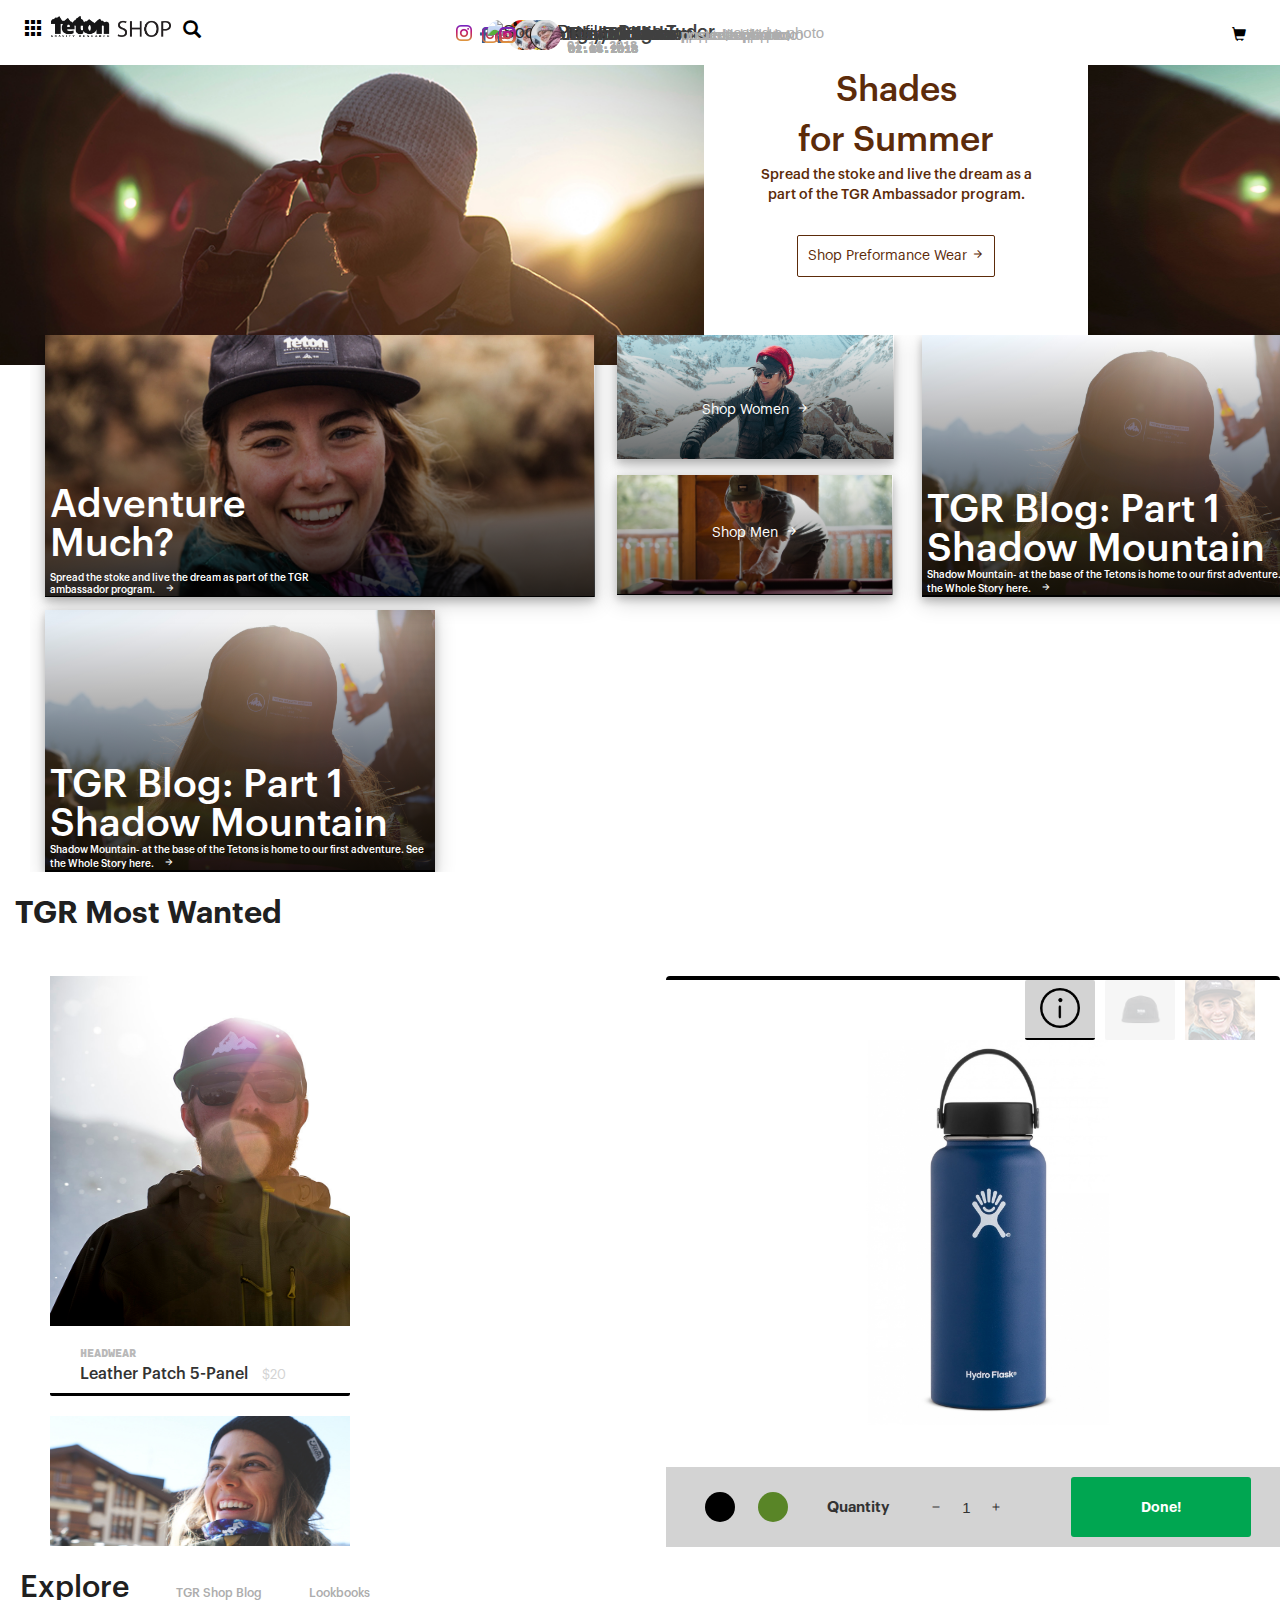
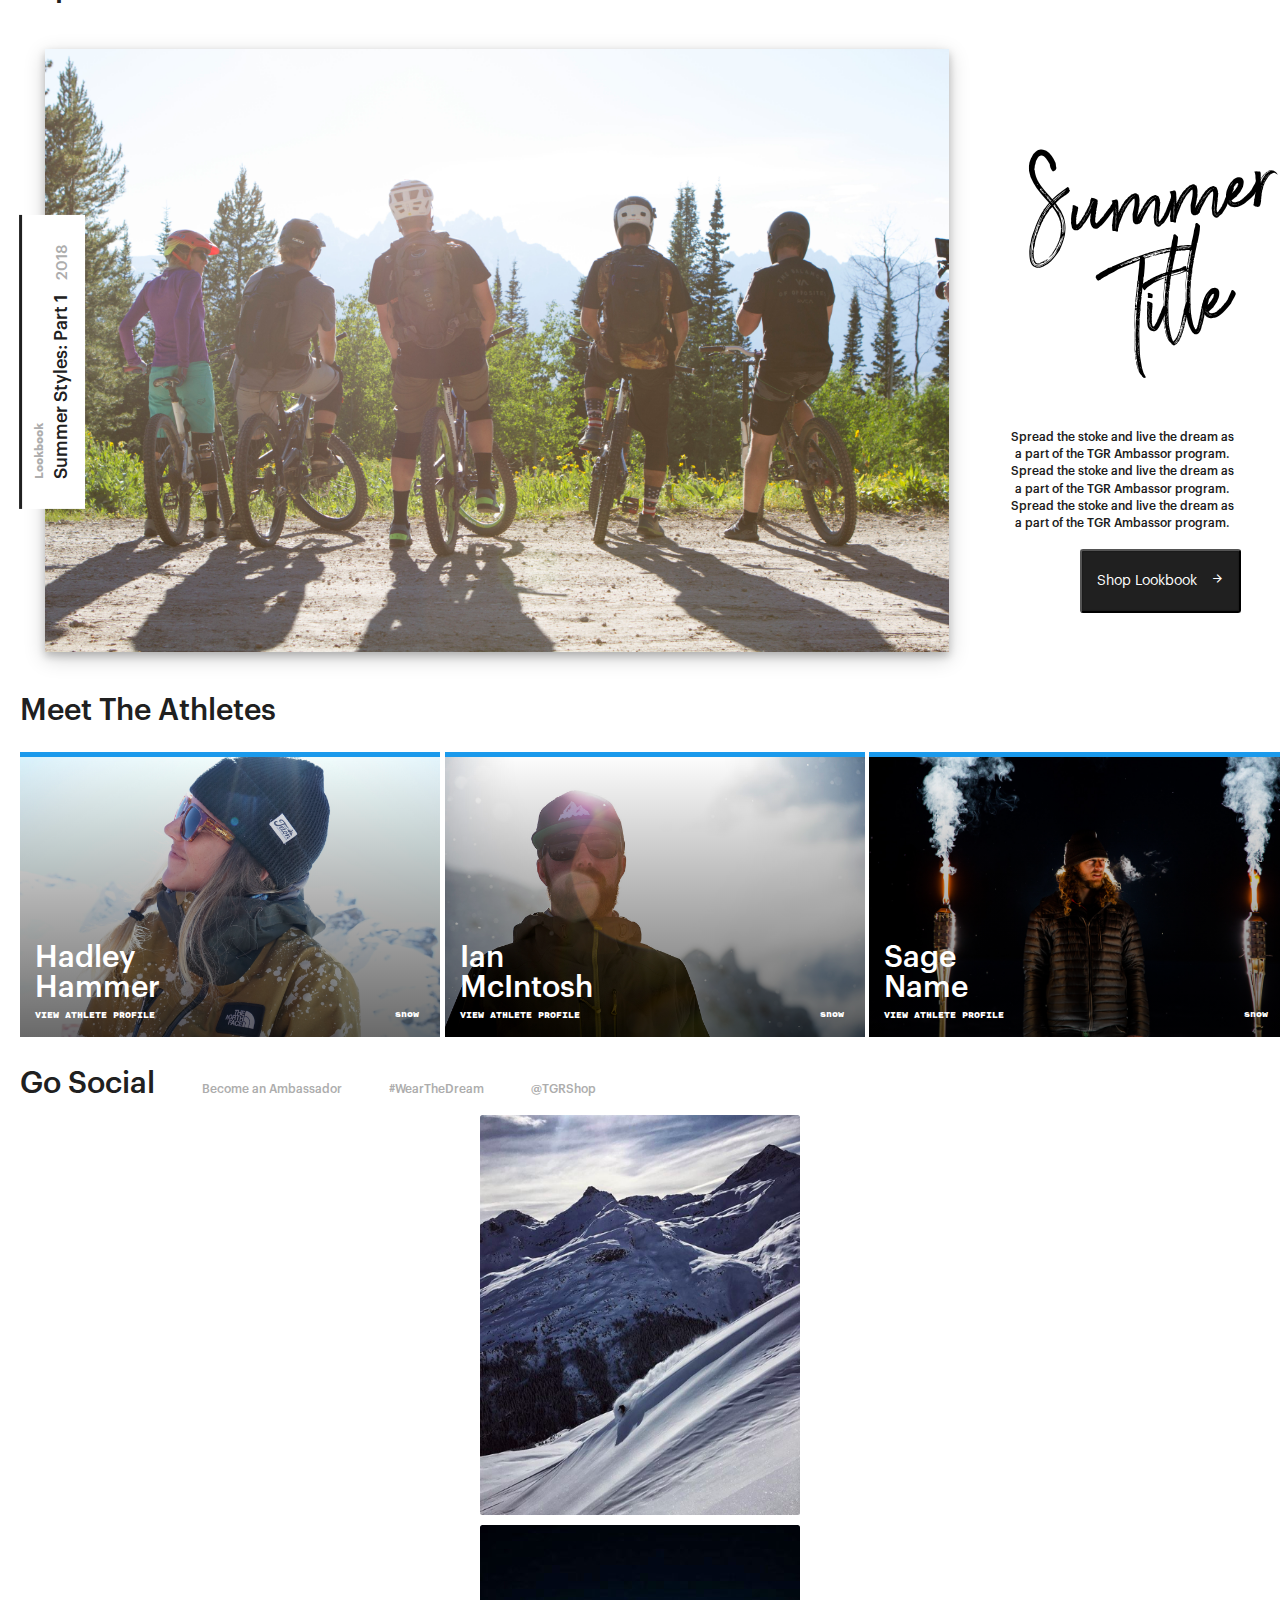
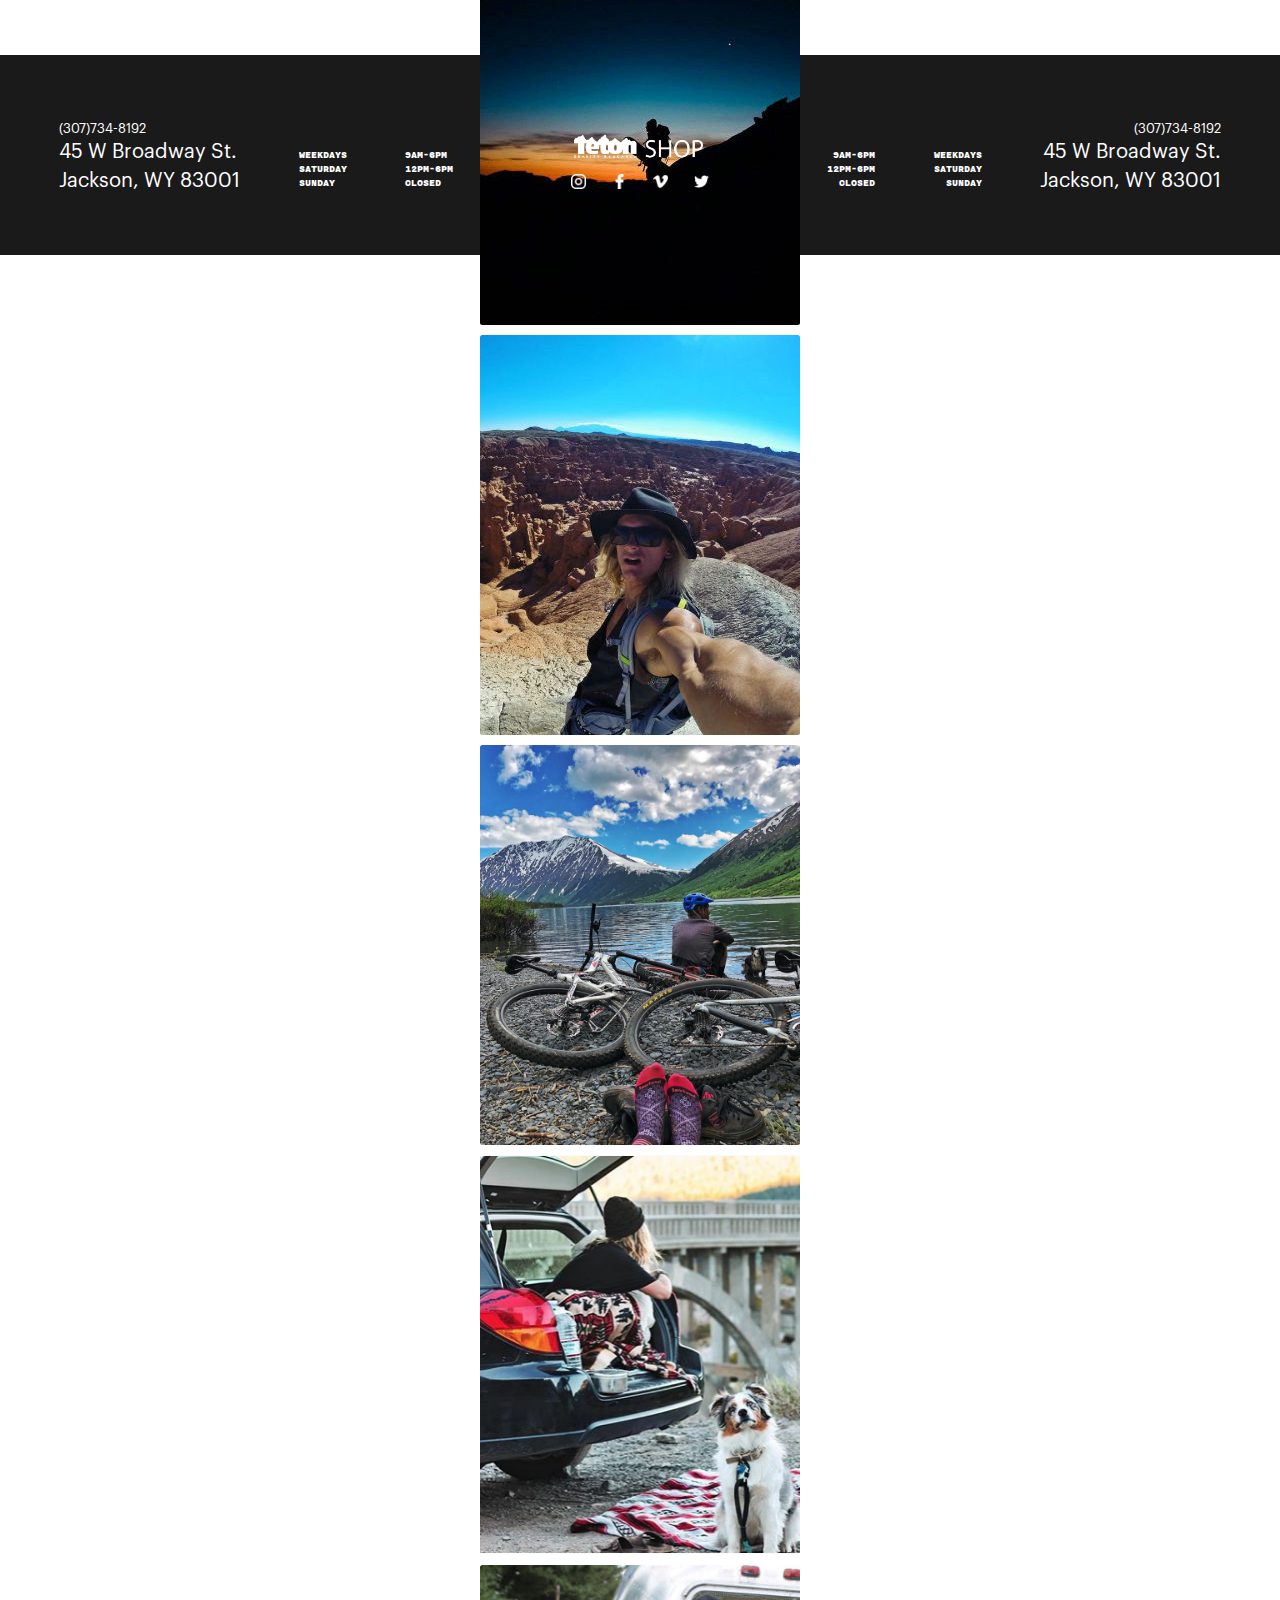
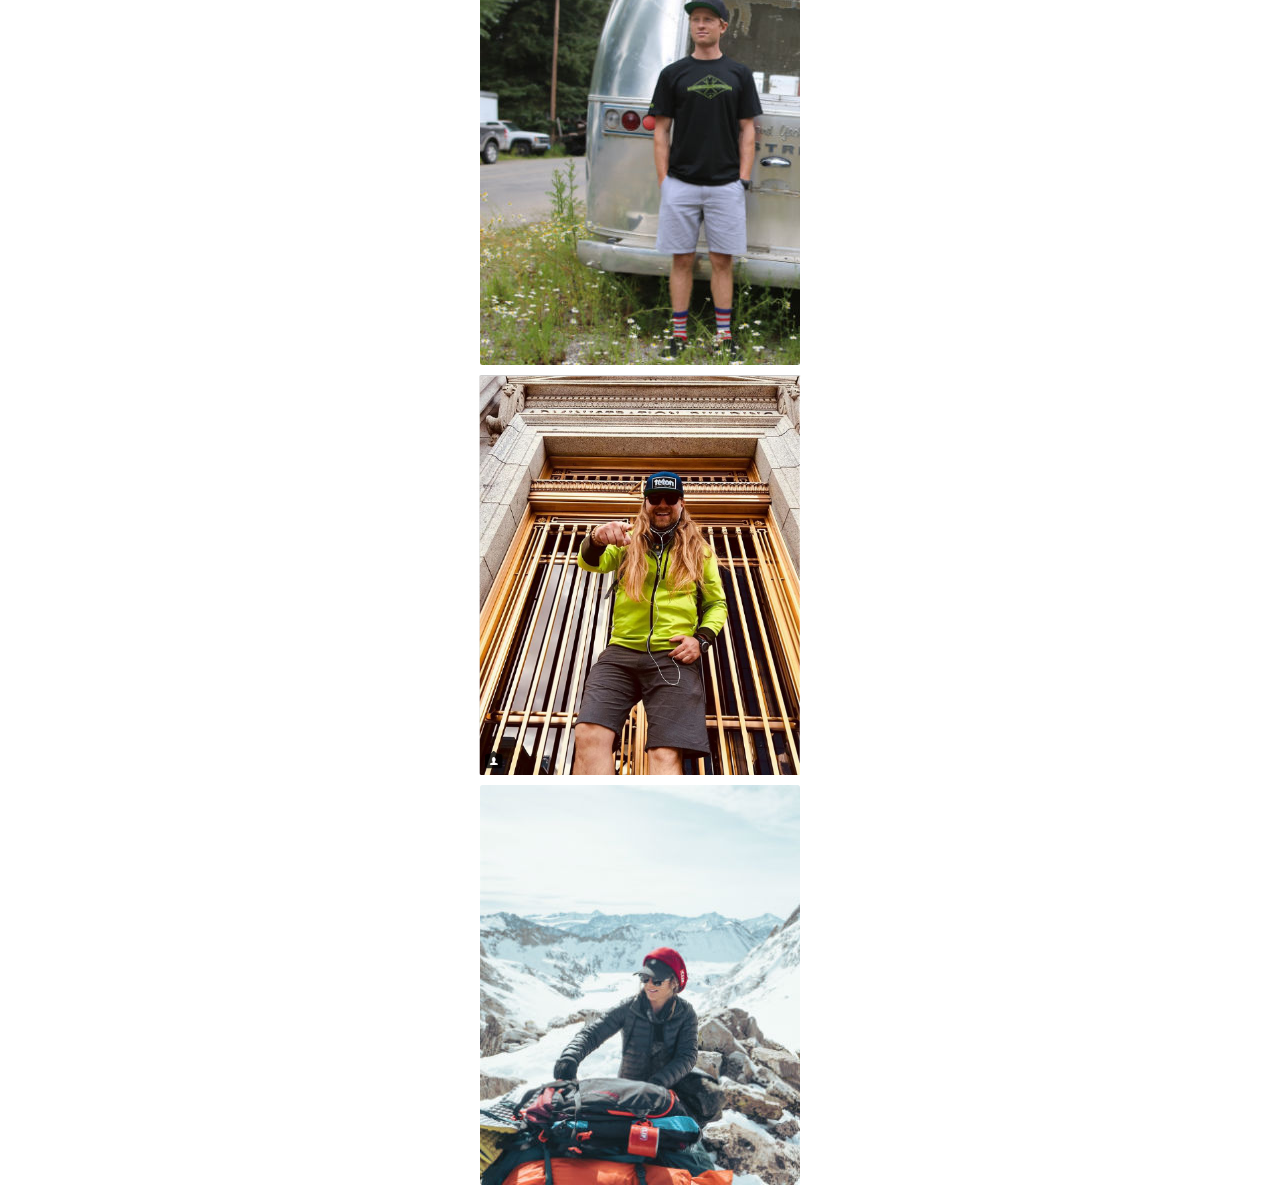
==== commit 12f9f36a: "RH 7/27/2018 5:00pm" ====
--- a/index.html
+++ b/index.html
@@ -192,10 +192,10 @@
 							<img src="assets/images/IAN.jpg" alt="Hat" class="index-card-image-source">
 						</div>
 						<div class="card-description">
-							description
+							headwear
 						</div>
 						<div class="card-name">
-							Hat Name
+							Leather Patch 5-Panel
 							<div class="card-price">
 								$20
 							</div>
@@ -206,10 +206,10 @@
 							<img src="assets/images/DSC00227.jpg" alt="Hat" class="index-card-image-source">
 						</div>
 						<div class="card-description">
-							description
+							accesories
 						</div>
 						<div class="card-name">
-							Classic Patch
+							HydroFlask 32oz
 							<div class="card-price">
 								$30
 							</div>
@@ -221,10 +221,10 @@
 							<img src="assets/images/WP9A0791.jpg" alt="Hat" class="index-card-image-source">
 						</div>
 						<div class="card-description">
-							description
+							apparel
 						</div>
 						<div class="card-name">
-							Hat Name
+							Ride the Tetons Tee
 							<div class="card-price">
 								$20
 							</div>
@@ -235,12 +235,12 @@
 							<img src="assets/images/4045-BK-Lifestyleshot.jpg" alt="Hat" class="index-card-image-source">
 						</div>
 						<div class="card-description">
-							description
+							headwear
 						</div>
 						<div class="card-name">
-							Classic Patch
+							Alpine Cap
 							<div class="card-price">
-								$30
+								$20
 							</div>
 						</div>
 					</div>
@@ -250,10 +250,10 @@
 							<img src="assets/images/ACCESSORIES.jpg" alt="Hat" class="index-card-image-source">
 						</div>
 						<div class="card-description">
-							description
+							apparel 
 						</div>
 						<div class="card-name">
-							Hat Name
+							Let's Go America Socks
 							<div class="card-price">
 								$20
 							</div>
@@ -264,12 +264,12 @@
 							<img src="assets/images/738A0532.JPG" alt="Hat" class="index-card-image-source">
 						</div>
 						<div class="card-description">
-							description
+							headwear
 						</div>
 						<div class="card-name">
-							Classic Patch
+							Alpine Cap
 							<div class="card-price">
-								$30
+								$20
 							</div>
 						</div>
 					</div>
@@ -407,7 +407,6 @@
 		<p class="explore-nav2">Lookbooks</p>
 	</div>
 	<div class="explore-area">
-		<!--<img src="assets/images/bikerbackground.JPG" alt="Background Image" class="explore-background">-->
 		<img src="assets/images/bikerimage.JPG" alt="Main Image" class="explore-image">
 		<div class="sidebar">Lookbook
 			<div class="sidebar-title">Summer Styles: Part 1
--- a/assets/css/style.css
+++ b/assets/css/style.css
@@ -2517,19 +2517,31 @@
 .hero-area .hero-img1-area {
   flex-basis: 25%;
 }
-/* line 260, ../scss/_headwear.scss */
+/* line 259, ../scss/_headwear.scss */
+.hero-area .hero-img1-area .hero-img1 {
+  border-radius: 3px;
+}
+/* line 263, ../scss/_headwear.scss */
 .hero-area .hero-img2-area {
   flex-basis: 25%;
 }
-/* line 263, ../scss/_headwear.scss */
+/* line 265, ../scss/_headwear.scss */
+.hero-area .hero-img2-area .hero-img2 {
+  border-radius: 3px;
+}
+/* line 269, ../scss/_headwear.scss */
 .hero-area .title-container {
   flex-basis: 25%;
 }
-/* line 266, ../scss/_headwear.scss */
+/* line 272, ../scss/_headwear.scss */
 .hero-area .hero-img3-area {
   flex-basis: 25%;
 }
-/* line 269, ../scss/_headwear.scss */
+/* line 274, ../scss/_headwear.scss */
+.hero-area .hero-img3-area .hero-img3 {
+  border-radius: 3px;
+}
+/* line 278, ../scss/_headwear.scss */
 .hero-area .hero-title {
   font-family: circularstdbold;
   font-size: 35px;
@@ -2537,14 +2549,14 @@
   color: black;
   margin-top: 50px;
 }
-/* line 276, ../scss/_headwear.scss */
+/* line 285, ../scss/_headwear.scss */
 .hero-area .hero-subtitle {
   font-family: graphikmedium;
   font-size: 12px;
   margin: 35px 45px 0px 45px;
   line-height: 22px;
 }
-/* line 282, ../scss/_headwear.scss */
+/* line 291, ../scss/_headwear.scss */
 .hero-area button.hero-button {
   border: solid black .0397cm;
   border-radius: 3px;
@@ -2552,18 +2564,18 @@
   font-family: graphikregular;
   margin-top: 30px;
 }
-/* line 288, ../scss/_headwear.scss */
+/* line 297, ../scss/_headwear.scss */
 .hero-area button.hero-button i.material-icons.hero-button-arrow {
   font-size: 12px;
   margin-left: 10px;
 }
-/* line 293, ../scss/_headwear.scss */
+/* line 302, ../scss/_headwear.scss */
 .hero-area button.hero-button:hover {
   box-shadow: 0 8px 16px 0 rgba(0, 0, 0, 0.2), 0 6px 20px 0 rgba(0, 0, 0, 0.19);
   transition: ease;
 }
 
-/* line 298, ../scss/_headwear.scss */
+/* line 307, ../scss/_headwear.scss */
 .filter-header-area {
   display: -webkit-box;
   display: -moz-box;
@@ -2576,90 +2588,90 @@
   margin: 80px 50px 20px 50px;
   align-items: flex-end;
 }
-/* line 309, ../scss/_headwear.scss */
+/* line 318, ../scss/_headwear.scss */
 .filter-header-area .filter-title {
   font-family: graphikmedium;
   font-size: 25px;
   color: #2A2A2A;
 }
-/* line 314, ../scss/_headwear.scss */
+/* line 323, ../scss/_headwear.scss */
 .filter-header-area .filter-style {
   font-family: graphikmedium;
   font-size: 15px;
   color: #2A2A2A;
 }
-/* line 319, ../scss/_headwear.scss */
+/* line 328, ../scss/_headwear.scss */
 .filter-header-area .filter-color {
   font-family: graphikmedium;
   font-size: 15px;
   color: #2A2A2A;
 }
-/* line 324, ../scss/_headwear.scss */
+/* line 333, ../scss/_headwear.scss */
 .filter-header-area .format-toggle-product, .filter-header-area .format-toggle-look {
   font-family: graphikmedium;
   font-size: 12px;
   color: #2A2A2A;
   border: none;
 }
-/* line 330, ../scss/_headwear.scss */
+/* line 339, ../scss/_headwear.scss */
 .filter-header-area .format-toggle:hover, .filter-header-area .format-toggle-look:hover {
   transform: scale(1.1);
   transition: ease;
 }
-/* line 334, ../scss/_headwear.scss */
+/* line 343, ../scss/_headwear.scss */
 .filter-header-area .filter-hat {
   margin: 0px 10px 0px 10px;
 }
-/* line 337, ../scss/_headwear.scss */
+/* line 346, ../scss/_headwear.scss */
 .filter-header-area .hat-opacity {
   opacity: .2 !important;
 }
-/* line 340, ../scss/_headwear.scss */
+/* line 349, ../scss/_headwear.scss */
 .filter-header-area .no-hat-opacity {
   opacity: 1 !important;
 }
-/* line 343, ../scss/_headwear.scss */
+/* line 352, ../scss/_headwear.scss */
 .filter-header-area button.color-swatch {
   border-radius: 25px;
   padding: 9px;
   margin: 0px 6px 0px 6px;
   border: none;
 }
-/* line 349, ../scss/_headwear.scss */
+/* line 358, ../scss/_headwear.scss */
 .filter-header-area button.color-swatch:hover {
   box-shadow: 0 4px 8px 0 rgba(0, 0, 0, 0.4), 0 6px 20px 0 rgba(0, 0, 0, 0.19);
   transition: ease;
 }
-/* line 353, ../scss/_headwear.scss */
+/* line 362, ../scss/_headwear.scss */
 .filter-header-area .swatch1 {
   background-color: #F0CCA5;
 }
-/* line 356, ../scss/_headwear.scss */
+/* line 365, ../scss/_headwear.scss */
 .filter-header-area .swatch2 {
   background-color: #BCD7E0;
 }
-/* line 359, ../scss/_headwear.scss */
+/* line 368, ../scss/_headwear.scss */
 .filter-header-area .swatch3 {
   background-color: #CD0000;
 }
-/* line 362, ../scss/_headwear.scss */
+/* line 371, ../scss/_headwear.scss */
 .filter-header-area .swatch4 {
   background-color: #BFDBD4;
 }
-/* line 365, ../scss/_headwear.scss */
+/* line 374, ../scss/_headwear.scss */
 .filter-header-area .swatch5 {
   background-color: #000000;
 }
-/* line 368, ../scss/_headwear.scss */
+/* line 377, ../scss/_headwear.scss */
 .filter-header-area .swatch6 {
   background-color: #fff;
   border: solid 2px lightgray !important;
 }
-/* line 372, ../scss/_headwear.scss */
+/* line 381, ../scss/_headwear.scss */
 .filter-header-area li.toggle-button {
   display: inline;
 }
-/* line 375, ../scss/_headwear.scss */
+/* line 384, ../scss/_headwear.scss */
 .filter-header-area ul.product {
   display: inline;
   padding: 2px 8px;
@@ -2667,7 +2679,7 @@
   background-color: black;
   margin: 0px 0px 0px 5px;
 }
-/* line 382, ../scss/_headwear.scss */
+/* line 391, ../scss/_headwear.scss */
 .filter-header-area ul.look {
   display: inline;
   padding: 2px 8px;
@@ -2675,21 +2687,21 @@
   margin: 0px 5px 0px 0px;
   border-radius: 2px;
 }
-/* line 389, ../scss/_headwear.scss */
+/* line 398, ../scss/_headwear.scss */
 .filter-header-area .clicked {
   background-color: lightgray !important;
 }
-/* line 392, ../scss/_headwear.scss */
+/* line 401, ../scss/_headwear.scss */
 .filter-header-area .unclicked {
   background-color: black !important;
 }
 
-/* line 396, ../scss/_headwear.scss */
+/* line 405, ../scss/_headwear.scss */
 .small-screen-filter-title {
   display: none !important;
 }
 
-/* line 399, ../scss/_headwear.scss */
+/* line 408, ../scss/_headwear.scss */
 .filter-area {
   height: 570px;
   background: linear-gradient(to bottom, rgba(0, 0, 0, 0.35) 0%, transparent 100%);
@@ -2701,7 +2713,7 @@
   flex-direction: row;
   justify-content: space-between;
 }
-/* line 409, ../scss/_headwear.scss */
+/* line 418, ../scss/_headwear.scss */
 .filter-area .filter-area-vertical-scroller {
   flex-basis: 47.5%;
   margin-left: 40px;
@@ -2710,21 +2722,21 @@
   overflow-y: scroll;
   height: 570px;
 }
-/* line 416, ../scss/_headwear.scss */
+/* line 425, ../scss/_headwear.scss */
 .filter-area .filter-area-vertical-scroller .vertical-scroll {
   overflow-x: hidden;
   overflow-y: hidden;
   height: 2900px;
   width: 100%;
 }
-/* line 422, ../scss/_headwear.scss */
+/* line 431, ../scss/_headwear.scss */
 .filter-area .filter-area-vertical-scroller .vertical-scroll2 {
   overflow-x: hidden;
   overflow-y: hidden;
   height: 1300px;
   width: 100%;
 }
-/* line 428, ../scss/_headwear.scss */
+/* line 437, ../scss/_headwear.scss */
 .filter-area .filter-area-vertical-scroller .card {
   display: inline-block;
   background-color: white;
@@ -2734,37 +2746,37 @@
   border-radius: 2px;
   width: 300px;
 }
-/* line 436, ../scss/_headwear.scss */
+/* line 445, ../scss/_headwear.scss */
 .filter-area .filter-area-vertical-scroller .card .card-image {
   text-align: center;
 }
-/* line 439, ../scss/_headwear.scss */
+/* line 448, ../scss/_headwear.scss */
 .filter-area .filter-area-vertical-scroller .card .card-image2 {
   text-align: center;
   position: relative;
 }
-/* line 443, ../scss/_headwear.scss */
+/* line 452, ../scss/_headwear.scss */
 .filter-area .filter-area-vertical-scroller .card .card-image-source {
   background: none;
 }
-/* line 446, ../scss/_headwear.scss */
+/* line 455, ../scss/_headwear.scss */
 .filter-area .filter-area-vertical-scroller .card .image-source {
   background: none;
   height: 270px;
   width: 300px;
 }
-/* line 451, ../scss/_headwear.scss */
+/* line 460, ../scss/_headwear.scss */
 .filter-area .filter-area-vertical-scroller .card .card-image:hover {
   background: linear-gradient(to top, rgba(0, 0, 0, 0.35) 0%, transparent 100%);
   filter: blur(1px);
   transition: .2s ease;
 }
-/* line 456, ../scss/_headwear.scss */
+/* line 465, ../scss/_headwear.scss */
 .filter-area .filter-area-vertical-scroller .card .card-image2:hover {
   filter: blur(1px);
   transition: .2s ease;
 }
-/* line 460, ../scss/_headwear.scss */
+/* line 469, ../scss/_headwear.scss */
 .filter-area .filter-area-vertical-scroller .card .card-description {
   color: #b9b9b9;
   font-family: nittiblack;
@@ -2772,14 +2784,14 @@
   font-size: 12px;
   margin: 20px 0px 0px 30px;
 }
-/* line 467, ../scss/_headwear.scss */
+/* line 476, ../scss/_headwear.scss */
 .filter-area .filter-area-vertical-scroller .card .card-name {
   margin: 0px 0px 0px 30px;
   font-family: graphikmedium;
   font-size: 16px;
   display: inline;
 }
-/* line 473, ../scss/_headwear.scss */
+/* line 482, ../scss/_headwear.scss */
 .filter-area .filter-area-vertical-scroller .card .card-price {
   display: inline;
   margin-left: 10px;
@@ -2787,24 +2799,24 @@
   font-family: graphikregular;
   font-size: 13px;
 }
-/* line 482, ../scss/_headwear.scss */
+/* line 491, ../scss/_headwear.scss */
 .filter-area .filter-area-vertical-scroller .big-card .big-image-source {
   width: 625px;
   height: auto;
   margin-left: 10px;
   margin-bottom: 20px;
 }
-/* line 488, ../scss/_headwear.scss */
+/* line 497, ../scss/_headwear.scss */
 .filter-area .filter-area-vertical-scroller .big-card .big-card-image {
   position: relative;
   text-align: center;
 }
-/* line 493, ../scss/_headwear.scss */
+/* line 502, ../scss/_headwear.scss */
 .filter-area .filter-area-vertical-scroller .big-card:hover {
   filter: blur(1px);
   transition: ease;
 }
-/* line 497, ../scss/_headwear.scss */
+/* line 506, ../scss/_headwear.scss */
 .filter-area .filter-area-vertical-scroller .card-words {
   position: absolute;
   z-index: 1;
@@ -2814,7 +2826,7 @@
   font-family: graphiksemibold;
   font-size: 15px;
 }
-/* line 506, ../scss/_headwear.scss */
+/* line 515, ../scss/_headwear.scss */
 .filter-area .filter-area-vertical-scroller .big-words {
   position: absolute;
   z-index: 1;
@@ -2824,7 +2836,7 @@
   font-family: graphiksemibold;
   font-size: 15px;
 }
-/* line 516, ../scss/_headwear.scss */
+/* line 525, ../scss/_headwear.scss */
 .filter-area .filter-preview {
   flex-basis: 48%;
   background-color: white;
@@ -2834,14 +2846,14 @@
   border-radius: 4px;
   padding-left: 100px;
 }
-/* line 524, ../scss/_headwear.scss */
+/* line 533, ../scss/_headwear.scss */
 .filter-area .filter-preview .preview-information {
   display: flex;
   flex-direction: row;
   justify-content: flex-end;
   margin-right: 20px;
 }
-/* line 529, ../scss/_headwear.scss */
+/* line 538, ../scss/_headwear.scss */
 .filter-area .filter-preview .preview-information .preview-box {
   display: flex;
   justify-content: center;
@@ -2853,22 +2865,22 @@
   border-radius: 2px;
   margin: 0px 5px;
 }
-/* line 539, ../scss/_headwear.scss */
+/* line 548, ../scss/_headwear.scss */
 .filter-area .filter-preview .preview-information .preview-box img.info {
   height: 40px;
   width: auto;
 }
-/* line 543, ../scss/_headwear.scss */
+/* line 552, ../scss/_headwear.scss */
 .filter-area .filter-preview .preview-information .preview-box img.boxed-img {
   height: 45px;
 }
-/* line 546, ../scss/_headwear.scss */
+/* line 555, ../scss/_headwear.scss */
 .filter-area .filter-preview .preview-information .preview-box img.boxed-lifestyle {
   height: 60px;
   width: 70px;
   margin-top: -8px;
 }
-/* line 553, ../scss/_headwear.scss */
+/* line 562, ../scss/_headwear.scss */
 .filter-area .filter-preview .preview-body {
   display: flex;
   flex-direction: column;
@@ -2876,11 +2888,11 @@
   height: 375px;
   overflow: hidden;
 }
-/* line 563, ../scss/_headwear.scss */
+/* line 572, ../scss/_headwear.scss */
 .filter-area .filter-preview img#main-preview {
   display: none;
 }
-/* line 566, ../scss/_headwear.scss */
+/* line 575, ../scss/_headwear.scss */
 .filter-area .filter-preview .details-title {
   font-family: graphiksemibold;
   font-size: 40px;
@@ -2888,38 +2900,38 @@
   margin-left: 100px;
   margin-bottom: 20px;
 }
-/* line 573, ../scss/_headwear.scss */
+/* line 582, ../scss/_headwear.scss */
 .filter-area .filter-preview .details-fit {
   color: #2A2A2A;
   font-family: graphiksemibold;
   font-size: 20px;
 }
-/* line 578, ../scss/_headwear.scss */
+/* line 587, ../scss/_headwear.scss */
 .filter-area .filter-preview .fit-para {
   color: #b9b9b9;
   font-size: 12px;
   font-family: circularstdbold;
   margin-right: 12vw;
 }
-/* line 584, ../scss/_headwear.scss */
+/* line 593, ../scss/_headwear.scss */
 .filter-area .filter-preview .details-materials {
   color: #2A2A2A;
   font-family: graphiksemibold;
   font-size: 20px;
   margin-top: 2vw;
 }
-/* line 590, ../scss/_headwear.scss */
+/* line 599, ../scss/_headwear.scss */
 .filter-area .filter-preview .materials-para {
   color: #b9b9b9;
   font-size: 12px;
   font-family: circularstdbold;
   margin-right: 12vw;
 }
-/* line 597, ../scss/_headwear.scss */
+/* line 606, ../scss/_headwear.scss */
 .filter-area .card {
   flex-basis: 25%;
 }
-/* line 600, ../scss/_headwear.scss */
+/* line 609, ../scss/_headwear.scss */
 .filter-area button.right-arrow {
   display: none;
   height: 20px;
@@ -2928,16 +2940,16 @@
   margin-top: 220px;
   margin-right: 40px;
 }
-/* line 608, ../scss/_headwear.scss */
+/* line 617, ../scss/_headwear.scss */
 .filter-area i.material-icons.preview-arrow {
   font-size: 20px;
 }
-/* line 611, ../scss/_headwear.scss */
+/* line 620, ../scss/_headwear.scss */
 .filter-area button.right-arrow:hover {
   transform: scale(1.1);
   transition: ease;
 }
-/* line 615, ../scss/_headwear.scss */
+/* line 624, ../scss/_headwear.scss */
 .filter-area .preview-footer {
   display: flex;
   flex-direction: row;
@@ -2948,7 +2960,7 @@
   height: 80px;
   margin-top: 42px;
 }
-/* line 624, ../scss/_headwear.scss */
+/* line 633, ../scss/_headwear.scss */
 .filter-area .preview-footer button.preview-color {
   padding: 15px;
   border-radius: 30px;
@@ -2956,35 +2968,35 @@
   border: none;
   margin: 0px 10px;
 }
-/* line 631, ../scss/_headwear.scss */
+/* line 640, ../scss/_headwear.scss */
 .filter-area .preview-footer button.preview-color:hover {
   box-shadow: 0 8px 16px 0 rgba(0, 0, 0, 0.2), 0 6px 20px 0 rgba(0, 0, 0, 0.19);
   transition: ease;
 }
-/* line 635, ../scss/_headwear.scss */
+/* line 644, ../scss/_headwear.scss */
 .filter-area .preview-footer .color-holder {
   align-self: center;
 }
-/* line 637, ../scss/_headwear.scss */
+/* line 646, ../scss/_headwear.scss */
 .filter-area .preview-footer .color-holder .black {
   background-color: black;
 }
-/* line 640, ../scss/_headwear.scss */
+/* line 649, ../scss/_headwear.scss */
 .filter-area .preview-footer .color-holder .green {
   background-color: #598527;
 }
-/* line 644, ../scss/_headwear.scss */
+/* line 653, ../scss/_headwear.scss */
 .filter-area .preview-footer .preview-quantity {
   font-family: graphiksemibold;
   font-size: 15px;
   align-self: center;
 }
-/* line 649, ../scss/_headwear.scss */
+/* line 658, ../scss/_headwear.scss */
 .filter-area .preview-footer .quantity-holder {
   align-self: center;
   flex-basis: 20%;
 }
-/* line 652, ../scss/_headwear.scss */
+/* line 661, ../scss/_headwear.scss */
 .filter-area .preview-footer .quantity-holder button.preview-remove {
   align-self: center;
   display: inline;
@@ -2992,17 +3004,17 @@
   margin: 0px 5px;
   background: none;
 }
-/* line 659, ../scss/_headwear.scss */
+/* line 668, ../scss/_headwear.scss */
 .filter-area .preview-footer .quantity-holder i.material-icons.preview-remove {
   font-size: 12px;
   align-self: center;
 }
-/* line 663, ../scss/_headwear.scss */
+/* line 672, ../scss/_headwear.scss */
 .filter-area .preview-footer .quantity-holder button.preview-remove:hover {
   transform: scale(1.5);
   transition: ease;
 }
-/* line 667, ../scss/_headwear.scss */
+/* line 676, ../scss/_headwear.scss */
 .filter-area .preview-footer .quantity-holder input.quantity {
   width: 15%;
   border: none;
@@ -3010,7 +3022,7 @@
   text-align: center;
   font-size: 15px;
 }
-/* line 675, ../scss/_headwear.scss */
+/* line 684, ../scss/_headwear.scss */
 .filter-area .preview-footer button.done {
   width: 180px;
   height: 60px;
@@ -3021,19 +3033,19 @@
   color: #fff;
   border: none;
 }
-/* line 685, ../scss/_headwear.scss */
+/* line 694, ../scss/_headwear.scss */
 .filter-area .preview-footer button.done:hover {
   box-shadow: 0 8px 16px 0 rgba(0, 0, 0, 0.2), 0 6px 20px 0 rgba(0, 0, 0, 0.19);
   transition: ease;
 }
 
-/* line 691, ../scss/_headwear.scss */
+/* line 700, ../scss/_headwear.scss */
 .opacity {
   opacity: .2;
   border-bottom: none !important;
 }
 
-/* line 695, ../scss/_headwear.scss */
+/* line 704, ../scss/_headwear.scss */
 .blog-title {
   margin: 100px 0px 20px 20px;
   font-family: graphikmedium;
@@ -3041,7 +3053,7 @@
   color: #2A2A2A;
 }
 
-/* line 701, ../scss/_headwear.scss */
+/* line 710, ../scss/_headwear.scss */
 .scrollable2-headwear {
   overflow-x: scroll;
   overflow-y: hidden;
@@ -3049,25 +3061,25 @@
   height: 300px;
 }
 
-/* line 707, ../scss/_headwear.scss */
+/* line 716, ../scss/_headwear.scss */
 .scrollarea-headwear {
   width: 100vw;
   margin-left: 5px;
   overflow-x: scroll;
   overflow-y: hidden;
 }
-/* line 712, ../scss/_headwear.scss */
+/* line 721, ../scss/_headwear.scss */
 .scrollarea-headwear .blog-post {
   width: 40vw !important;
 }
-/* line 714, ../scss/_headwear.scss */
+/* line 723, ../scss/_headwear.scss */
 .scrollarea-headwear .blog-post .blogpost-img {
   width: 520px;
   z-index: 0;
   position: absolute;
   border-radius: 3px;
 }
-/* line 720, ../scss/_headwear.scss */
+/* line 729, ../scss/_headwear.scss */
 .scrollarea-headwear .blog-post .blogpost-background {
   position: relative;
   z-index: 1;
@@ -3075,7 +3087,7 @@
   width: 520px;
   background: linear-gradient(to bottom, transparent 0%, black 170%);
 }
-/* line 727, ../scss/_headwear.scss */
+/* line 736, ../scss/_headwear.scss */
 .scrollarea-headwear .blog-post .onRoad {
   position: absolute;
   top: 150px;
@@ -3087,7 +3099,7 @@
   font-size: 14px;
   z-index: 1;
 }
-/* line 738, ../scss/_headwear.scss */
+/* line 747, ../scss/_headwear.scss */
 .scrollarea-headwear .blog-post .blog-author {
   position: absolute;
   top: 150px;
@@ -3098,7 +3110,7 @@
   z-index: 1;
   font-family: nittiblack;
 }
-/* line 748, ../scss/_headwear.scss */
+/* line 757, ../scss/_headwear.scss */
 .scrollarea-headwear .blog-post .blog-date {
   position: absolute;
   z-index: 1;
@@ -3108,7 +3120,7 @@
   font-family: nittiblack;
   font-size: 12px;
 }
-/* line 757, ../scss/_headwear.scss */
+/* line 766, ../scss/_headwear.scss */
 .scrollarea-headwear .blog-post .blog-description {
   position: absolute;
   font-family: graphikregular;
@@ -3119,7 +3131,7 @@
   line-height: 15px;
   font-size: 10px;
 }
-/* line 767, ../scss/_headwear.scss */
+/* line 776, ../scss/_headwear.scss */
 .scrollarea-headwear .blog-post .blog-subtitle {
   z-index: 2;
   position: absolute;
@@ -3131,7 +3143,7 @@
   color: white;
 }
 
-/* line 779, ../scss/_headwear.scss */
+/* line 788, ../scss/_headwear.scss */
 .social-headwear {
   position: relative;
   font-family: graphikmedium;
@@ -3141,26 +3153,26 @@
   margin-left: 20px;
 }
 
-/* line 787, ../scss/_headwear.scss */
+/* line 796, ../scss/_headwear.scss */
 .swiper-headwear {
   top: 0px;
 }
 
-/* line 790, ../scss/_headwear.scss */
+/* line 799, ../scss/_headwear.scss */
 .swiper-button-next {
   top: 1850px;
   right: 10px;
   position: absolute;
 }
 
-/* line 795, ../scss/_headwear.scss */
+/* line 804, ../scss/_headwear.scss */
 .swiper-button-prev {
   top: 1850px;
   left: 10px;
   position: absolute;
 }
 
-/* line 801, ../scss/_headwear.scss */
+/* line 810, ../scss/_headwear.scss */
 .email-section .e-header {
   text-align: center;
   font-family: graphiksemibold;
@@ -3168,7 +3180,7 @@
   color: #202020;
   margin-top: 50px;
 }
-/* line 808, ../scss/_headwear.scss */
+/* line 817, ../scss/_headwear.scss */
 .email-section .e-subheader {
   text-align: center;
   color: #ADADAD;
@@ -3176,12 +3188,12 @@
   margin-top: 20px;
   font-family: graphikmedium;
 }
-/* line 815, ../scss/_headwear.scss */
+/* line 824, ../scss/_headwear.scss */
 .email-section .e-subscribe {
   text-align: center;
   margin-top: 20px;
 }
-/* line 818, ../scss/_headwear.scss */
+/* line 827, ../scss/_headwear.scss */
 .email-section .e-subscribe .e-text {
   border-radius: 5px;
   border: solid #aaaaaa 2px;
@@ -3190,7 +3202,7 @@
   color: #ADADAD;
   padding: 20px 120px 20px 20px;
 }
-/* line 826, ../scss/_headwear.scss */
+/* line 835, ../scss/_headwear.scss */
 .email-section .e-subscribe .e-button {
   border-radius: 3px;
   border: none;
@@ -3200,25 +3212,25 @@
   margin-left: 5px;
   color: #fff;
 }
-/* line 834, ../scss/_headwear.scss */
+/* line 843, ../scss/_headwear.scss */
 .email-section .e-subscribe .e-button .e-arrow {
   font-size: 12px;
   padding-left: 10px;
 }
-/* line 839, ../scss/_headwear.scss */
+/* line 848, ../scss/_headwear.scss */
 .email-section .e-subscribe .e-button:hover {
   box-shadow: 0 8px 16px 0 rgba(0, 0, 0, 0.2), 0 6px 20px 0 rgba(0, 0, 0, 0.19);
   transition: ease;
 }
 
-/* line 845, ../scss/_headwear.scss */
+/* line 854, ../scss/_headwear.scss */
 .footer-headwear {
   width: 100vw;
   height: 200px;
   background-color: #1A1A1A;
 }
 
-/* line 850, ../scss/_headwear.scss */
+/* line 859, ../scss/_headwear.scss */
 .headwear-footer {
   display: flex;
   flex-direction: row;
@@ -3230,28 +3242,28 @@
   padding-top: 65px;
   max-width: 1366px;
 }
-/* line 860, ../scss/_headwear.scss */
+/* line 869, ../scss/_headwear.scss */
 .headwear-footer .phone-number-footer {
   color: white;
   font-family: graphikregular;
   font-size: 13px;
 }
-/* line 865, ../scss/_headwear.scss */
+/* line 874, ../scss/_headwear.scss */
 .headwear-footer img.headwear-footer-logo {
   width: auto;
   height: 50px;
 }
-/* line 869, ../scss/_headwear.scss */
+/* line 878, ../scss/_headwear.scss */
 .headwear-footer img.social-in-footer {
   width: auto;
   height: 15px;
   margin: 0px 11px 0px 11px;
 }
-/* line 874, ../scss/_headwear.scss */
+/* line 883, ../scss/_headwear.scss */
 .headwear-footer .address-footer {
   font-size: 20px;
 }
-/* line 877, ../scss/_headwear.scss */
+/* line 886, ../scss/_headwear.scss */
 .headwear-footer .days-footer {
   color: white;
   font-family: nittiblack;
@@ -3259,7 +3271,7 @@
   font-size: 10px;
   margin-top: 28px;
 }
-/* line 884, ../scss/_headwear.scss */
+/* line 893, ../scss/_headwear.scss */
 .headwear-footer .hours-footer {
   color: white;
   font-family: nittiblack;
@@ -3267,77 +3279,77 @@
   text-transform: uppercase;
   margin-top: 28px;
 }
-/* line 891, ../scss/_headwear.scss */
+/* line 900, ../scss/_headwear.scss */
 .headwear-footer .right-side {
   text-align: right;
 }
-/* line 894, ../scss/_headwear.scss */
+/* line 903, ../scss/_headwear.scss */
 .headwear-footer .images-footer {
   flex-basis: 20%;
   text-align: center;
 }
 
-/* line 899, ../scss/_headwear.scss */
+/* line 908, ../scss/_headwear.scss */
 .images-footer2 {
   display: none;
 }
 
 /***** MEDIA QUERIES *****/
 @media only screen and (max-width: 1355px) {
-  /* line 904, ../scss/_headwear.scss */
+  /* line 913, ../scss/_headwear.scss */
   .filter-area .filter-area-vertical-scroller .vertical-scroll {
     height: 5800px !important;
   }
 
-  /* line 907, ../scss/_headwear.scss */
+  /* line 916, ../scss/_headwear.scss */
   .col-md-2.scroll2-element3.blog-post {
     width: 50vw !important;
   }
 }
 @media only screen and (max-width: 1065px) {
-  /* line 912, ../scss/_headwear.scss */
+  /* line 921, ../scss/_headwear.scss */
   .hero-img1 {
     display: none;
   }
 
-  /* line 915, ../scss/_headwear.scss */
+  /* line 924, ../scss/_headwear.scss */
   .hero-img2 {
     text-align: center;
   }
 
-  /* line 918, ../scss/_headwear.scss */
+  /* line 927, ../scss/_headwear.scss */
   .hero-img3 {
     display: none;
   }
 
-  /* line 921, ../scss/_headwear.scss */
+  /* line 930, ../scss/_headwear.scss */
   .title-container {
     flex-basis: 35% !important;
   }
 
-  /* line 924, ../scss/_headwear.scss */
+  /* line 933, ../scss/_headwear.scss */
   .col-md-2.scroll2-element3.blog-post {
     width: 55vw !important;
     margin-right: 0px;
   }
 
-  /* line 928, ../scss/_headwear.scss */
+  /* line 937, ../scss/_headwear.scss */
   .scrollable2-headwear {
     width: 165vw;
   }
 }
 @media only screen and (max-width: 940px) {
-  /* line 933, ../scss/_headwear.scss */
+  /* line 942, ../scss/_headwear.scss */
   .filter-header-area {
     margin: 50px 0px 20px 0px;
   }
 
-  /* line 936, ../scss/_headwear.scss */
+  /* line 945, ../scss/_headwear.scss */
   .filter-title {
     display: none;
   }
 
-  /* line 939, ../scss/_headwear.scss */
+  /* line 948, ../scss/_headwear.scss */
   .small-screen-filter-title {
     display: block !important;
     font-family: graphikmedium;
@@ -3348,12 +3360,12 @@
   }
 }
 @media only screen and (max-width: 840px) {
-  /* line 949, ../scss/_headwear.scss */
+  /* line 958, ../scss/_headwear.scss */
   .filter-title {
     display: none;
   }
 
-  /* line 952, ../scss/_headwear.scss */
+  /* line 961, ../scss/_headwear.scss */
   .small-screen-filter-title {
     display: block;
     font-family: graphikmedium;
@@ -3363,18 +3375,18 @@
     margin: 30px 0px 10px 0px;
   }
 
-  /* line 960, ../scss/_headwear.scss */
+  /* line 969, ../scss/_headwear.scss */
   .filter-header-area .filter-hat {
     margin: 0px 0px 0px 0px;
   }
 }
 @media only screen and (max-width: 800px) {
-  /* line 965, ../scss/_headwear.scss */
+  /* line 974, ../scss/_headwear.scss */
   .images-footer {
     display: none;
   }
 
-  /* line 968, ../scss/_headwear.scss */
+  /* line 977, ../scss/_headwear.scss */
   .images-footer2 {
     background-color: #1A1A1A;
     display: flex !important;
@@ -3382,78 +3394,78 @@
     justify-content: center;
     height: 100px;
   }
-  /* line 974, ../scss/_headwear.scss */
+  /* line 983, ../scss/_headwear.scss */
   .images-footer2 .headwear-footer-logo {
     width: 120px;
     height: auto;
     align-self: center;
   }
 
-  /* line 980, ../scss/_headwear.scss */
+  /* line 989, ../scss/_headwear.scss */
   .headwear-footer {
     height: 100px;
     padding-top: 20px;
   }
 
-  /* line 984, ../scss/_headwear.scss */
+  /* line 993, ../scss/_headwear.scss */
   .social-area-footer {
     align-self: center;
   }
 
-  /* line 987, ../scss/_headwear.scss */
+  /* line 996, ../scss/_headwear.scss */
   .social-in-footer {
     margin: 0px 6px;
   }
 
-  /* line 990, ../scss/_headwear.scss */
+  /* line 999, ../scss/_headwear.scss */
   .days-footer {
     font-size: 8px !important;
   }
 
-  /* line 993, ../scss/_headwear.scss */
+  /* line 1002, ../scss/_headwear.scss */
   .hours-footer {
     font-size: 8px !important;
   }
 
-  /* line 996, ../scss/_headwear.scss */
+  /* line 1005, ../scss/_headwear.scss */
   .end {
     display: none;
   }
 
-  /* line 999, ../scss/_headwear.scss */
+  /* line 1008, ../scss/_headwear.scss */
   .address-footer {
     font-size: 15px !important;
   }
 }
 @media only screen and (max-width: 657px) {
-  /* line 1004, ../scss/_headwear.scss */
+  /* line 1013, ../scss/_headwear.scss */
   .title-container {
     flex-basis: 30%;
     margin-left: 30px;
   }
 
-  /* line 1008, ../scss/_headwear.scss */
+  /* line 1017, ../scss/_headwear.scss */
   .hero-img1-area {
     flex-basis: 0%;
   }
 
-  /* line 1011, ../scss/_headwear.scss */
+  /* line 1020, ../scss/_headwear.scss */
   .hero-img3-area {
     flex-basis: 0%;
   }
 
-  /* line 1014, ../scss/_headwear.scss */
+  /* line 1023, ../scss/_headwear.scss */
   .filter-area .filter-preview {
     display: none;
   }
 
-  /* line 1017, ../scss/_headwear.scss */
+  /* line 1026, ../scss/_headwear.scss */
   .filter-area .filter-area-vertical-scroller {
     flex-basis: 100% !important;
   }
 }
 @media only screen and (max-width: 500px) {
-  /* line 1022, ../scss/_headwear.scss */
+  /* line 1031, ../scss/_headwear.scss */
   .hero-img2 {
     text-align: center;
     width: 100vw;
@@ -3461,19 +3473,19 @@
   }
 }
 @media only screen and (max-width: 453px) {
-  /* line 1029, ../scss/_headwear.scss */
+  /* line 1038, ../scss/_headwear.scss */
   input.e-text {
     margin-bottom: 10px;
   }
 }
 @media only screen and (min-width: 2000px) {
-  /* line 1034, ../scss/_headwear.scss */
+  /* line 1043, ../scss/_headwear.scss */
   .scrollarea-headwear .blog-post {
     width: 27vw !important;
   }
 }
 @media only screen and (min-width: 1366px) {
-  /* line 1039, ../scss/_headwear.scss */
+  /* line 1048, ../scss/_headwear.scss */
   body {
     margin: auto !important;
     max-width: 1366px;
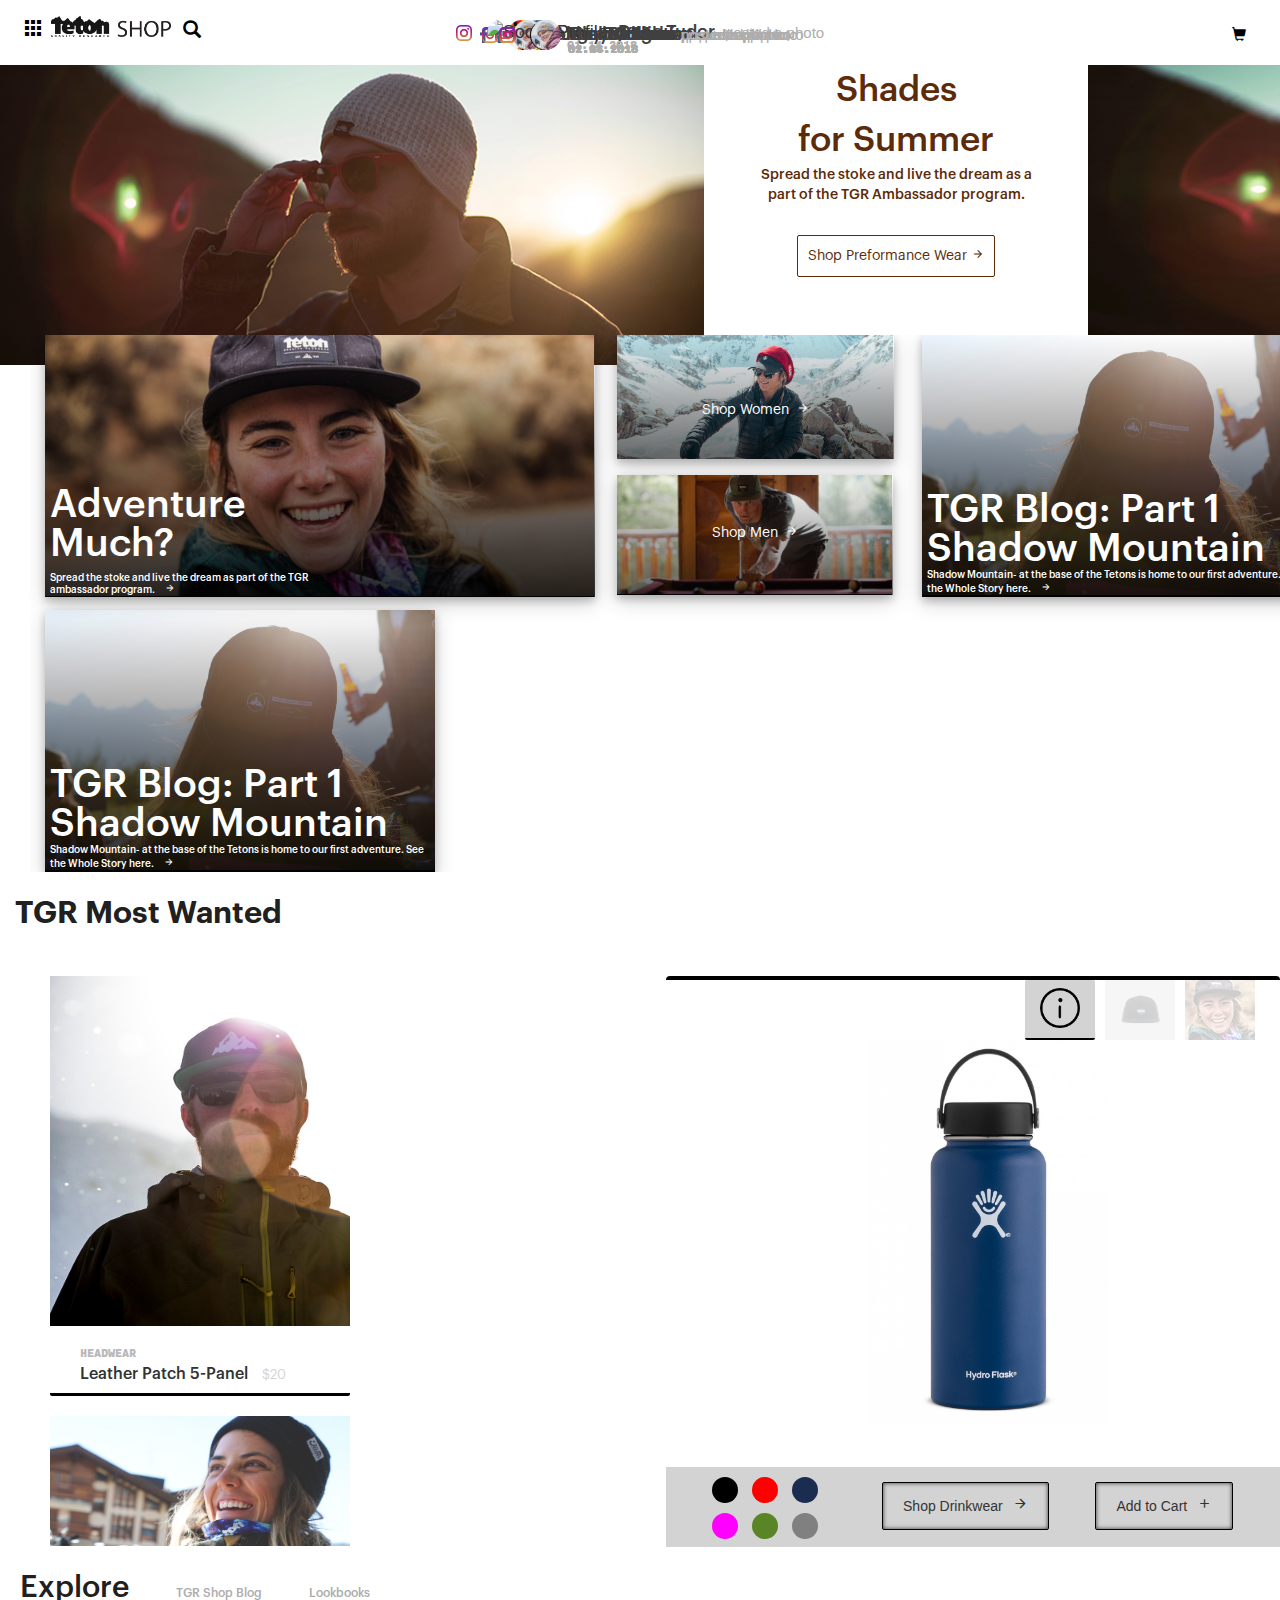
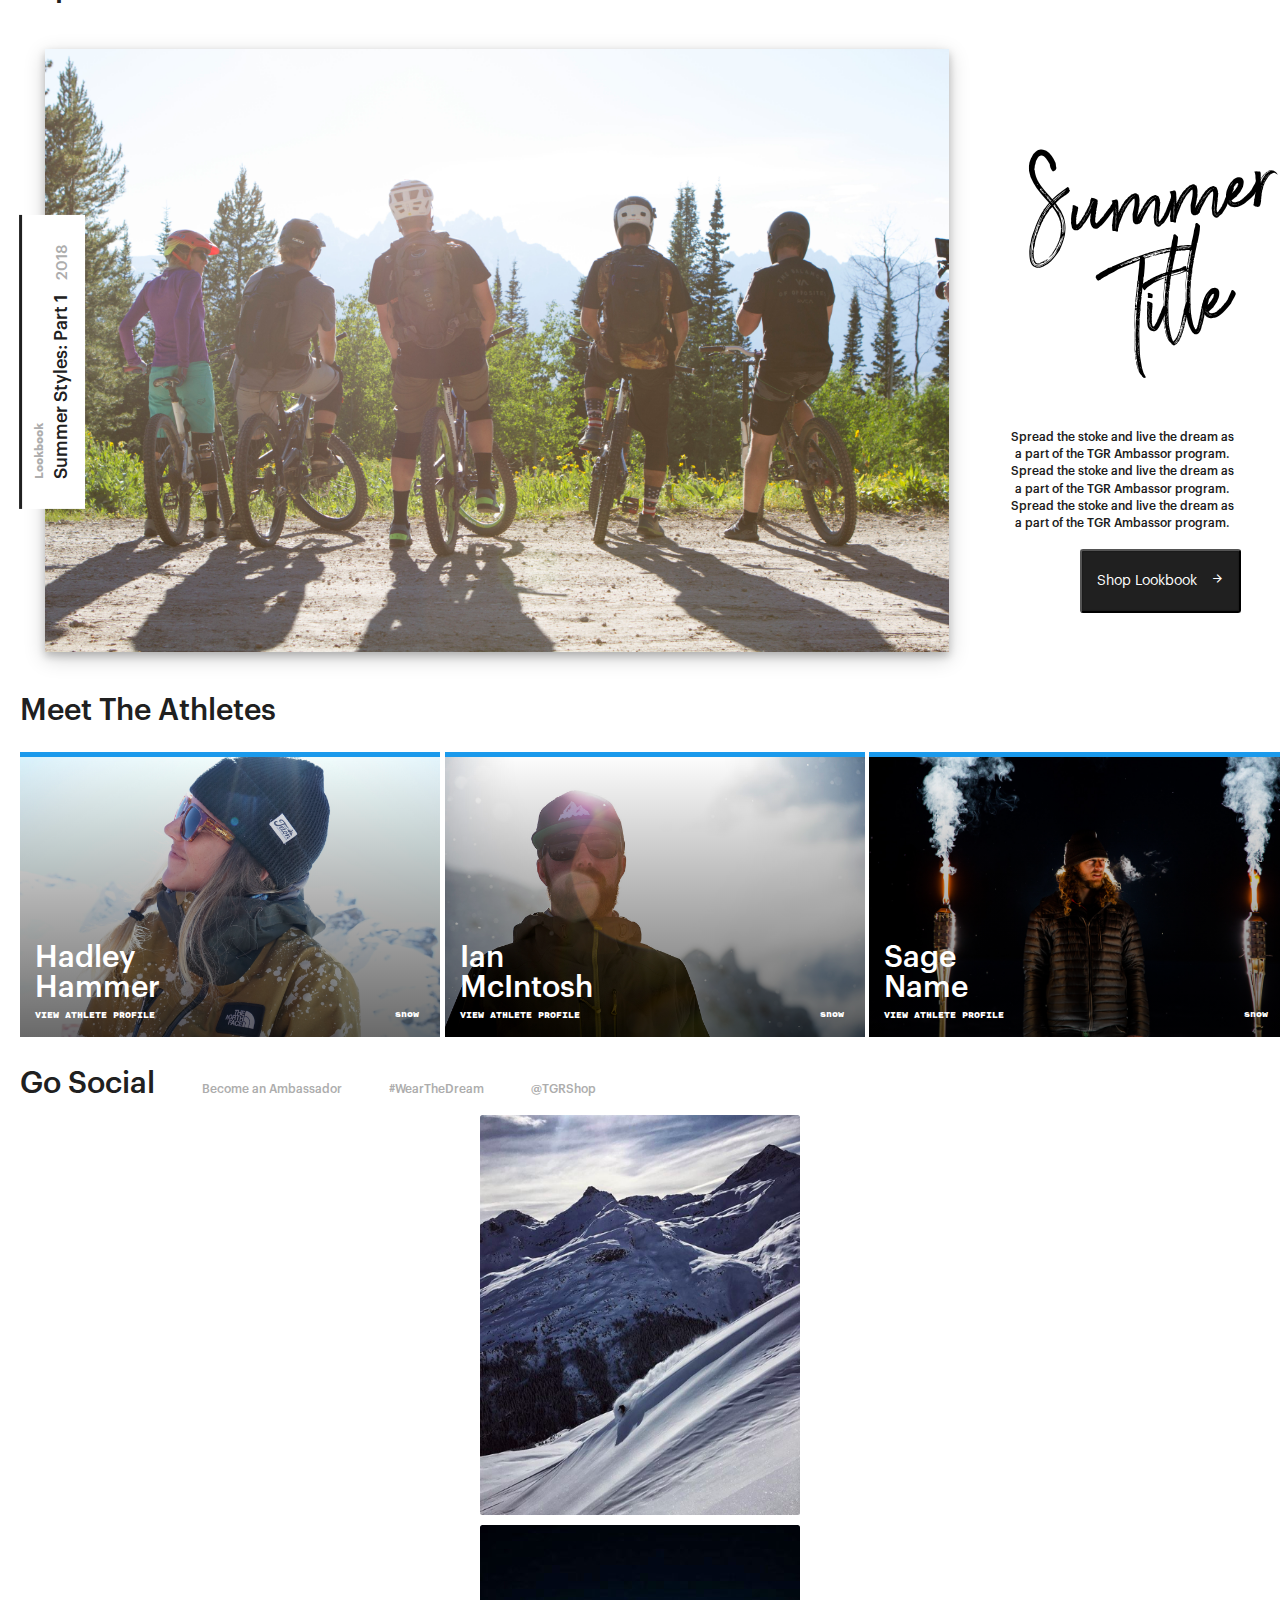
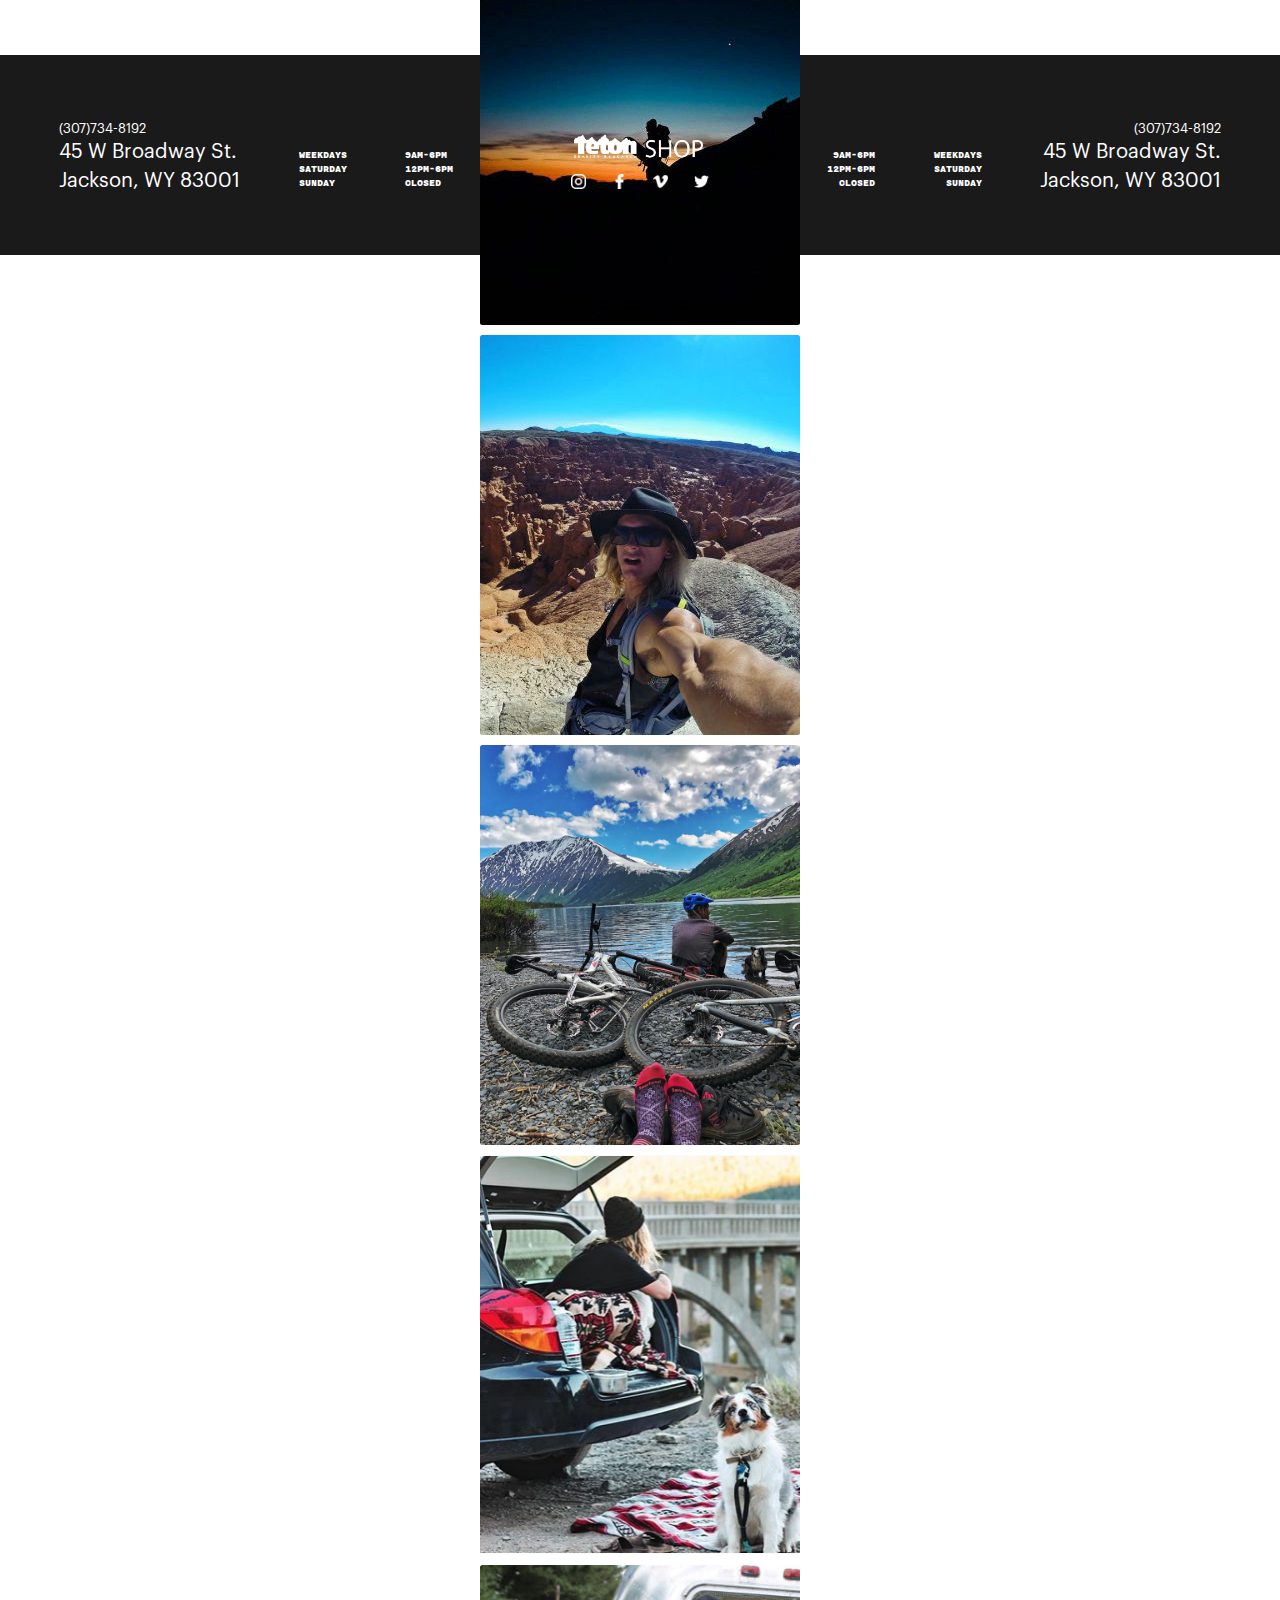
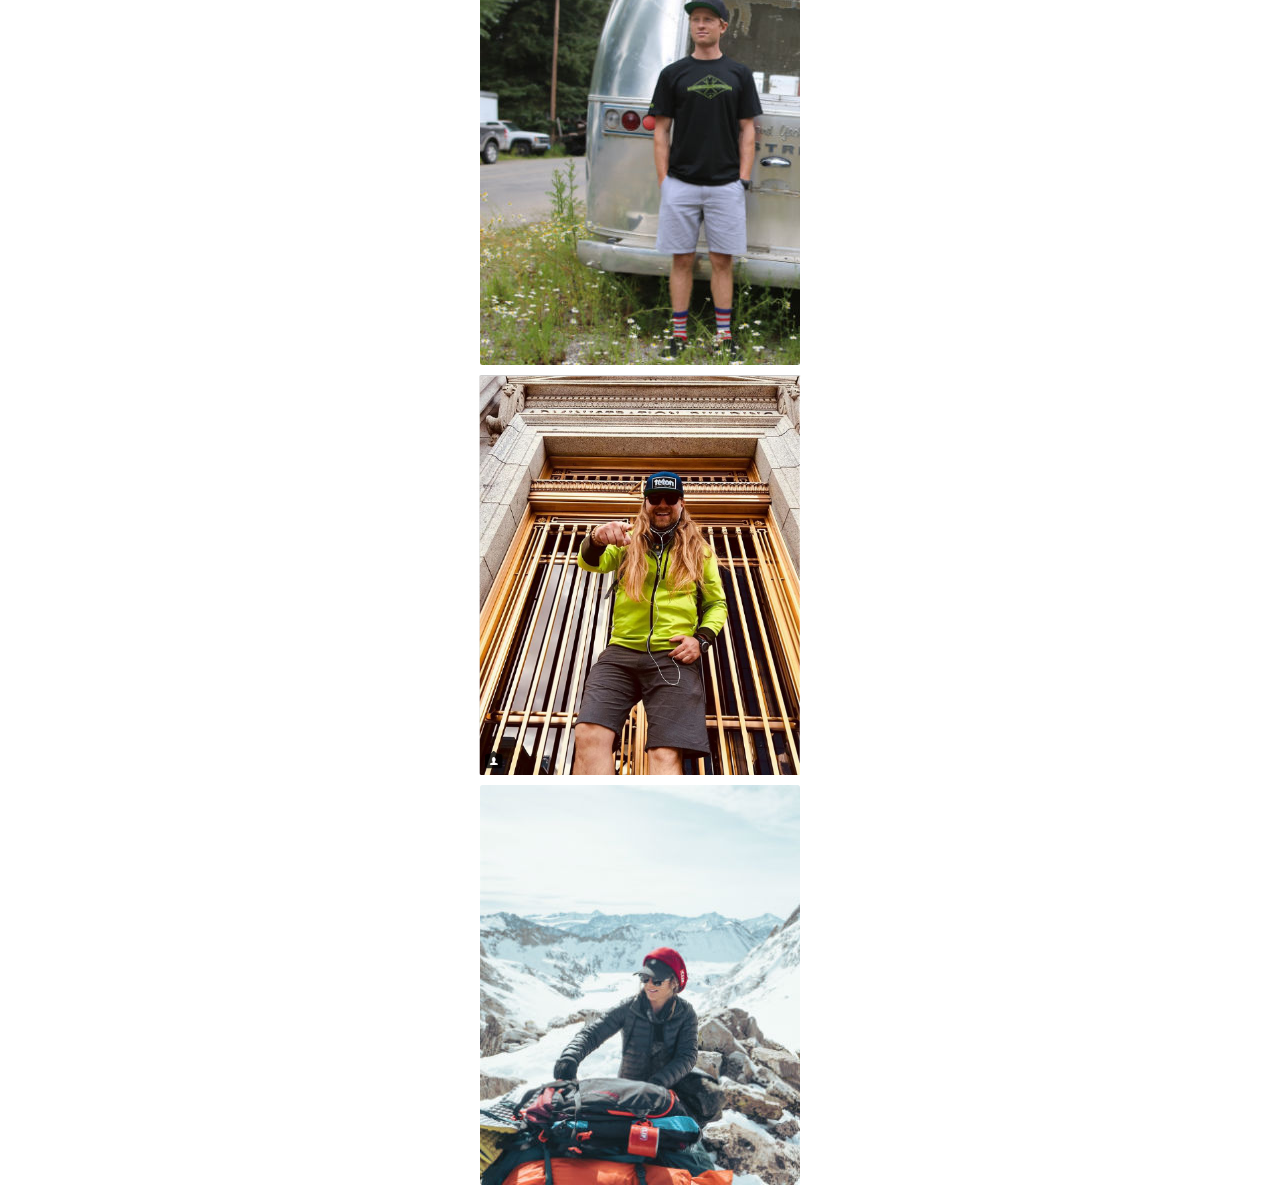
==== commit dfecafdf: "RH 8/2/2018 12:05pm" ====
--- a/index.html
+++ b/index.html
@@ -296,17 +296,16 @@
 				<img src="assets/images/info.png" alt="Info" id="main-preview">
 				<button class="right-arrow"><i class="material-icons preview-arrow">arrow_forward</i></button>
 			<div class="preview-footer">
-				<div class="color-holder">
-					<button class="preview-color black"></button>
-					<button class="preview-color green"></button>
-				</div>
-					<div class="preview-quantity">Quantity</div>
-				<div class="quantity-holder">
-					<button class="preview-remove"><i class="material-icons preview-remove">remove</i></button>
-					<input type="text" name="quantity" value="1" class="quantity">
-					<button class="preview-remove"><i class="material-icons preview-remove">add</i></button>
-				</div>
-					<button class="done">Done!</button>
+				<div class="color-holder cH-home">
+					<button class="preview-color black size"></button>
+					<button class="preview-color red size"></button>
+					<button class="preview-color blue size"></button>
+					<button class="preview-color pink size"></button>
+					<button class="preview-color green size"></button>
+					<button class="preview-color grey size"></button>
+				</div>
+				<button class="footer-shop">Shop Drinkwear<i class="material-icons footer-arrow">&#xe5c8;</i></button>
+				<button class="footer-cart">Add to Cart<i class="material-icons footer-add">add</i></button>
 			</div>
 		</div>	
 	</div>
--- a/assets/css/style.css
+++ b/assets/css/style.css
@@ -1576,15 +1576,81 @@
   width: 340px;
 }
 
+/* line 1251, ../scss/_home.scss */
+button.footer-shop {
+  border: solid black 1px;
+  border-radius: 2px;
+  background: none;
+  padding: 0px 20px;
+  height: 60%;
+  margin-top: 15px;
+  box-shadow: inset 0px 0px 4px 0px #323232;
+}
+/* line 1259, ../scss/_home.scss */
+button.footer-shop i.material-icons.footer-arrow {
+  font-size: 15px;
+  margin-left: 10px;
+}
+
+/* line 1264, ../scss/_home.scss */
+button.footer-shop:hover {
+  transition: ease;
+  box-shadow: 0 4px 8px 0 rgba(0, 0, 0, 0.2), 0 6px 20px 0 rgba(0, 0, 0, 0.19);
+}
+
+/* line 1269, ../scss/_home.scss */
+button.footer-cart {
+  background: none;
+  border: solid black 1px;
+  border-radius: 2px;
+  height: 60%;
+  margin-top: 15px;
+  padding: 0px 20px;
+  box-shadow: inset 0px 0px 4px 0px #323232;
+}
+/* line 1277, ../scss/_home.scss */
+button.footer-cart i.material-icons.footer-add {
+  font-size: 15px;
+  margin-left: 10px;
+}
+
+/* line 1282, ../scss/_home.scss */
+button.footer-cart:hover {
+  transition: ease;
+  box-shadow: 0 4px 8px 0 rgba(0, 0, 0, 0.2), 0 6px 20px 0 rgba(0, 0, 0, 0.19);
+}
+
+/* line 1286, ../scss/_home.scss */
+.cH-home {
+  width: 20%;
+  height: 100%;
+}
+
+/* line 1290, ../scss/_home.scss */
+.size {
+  margin: 10px 10px 0px 0px !important;
+  padding: 13px !important;
+}
+
+/* line 1294, ../scss/_home.scss */
+.pink {
+  background-color: #ff00ff;
+}
+
+/* line 1297, ../scss/_home.scss */
+.grey {
+  background-color: grey;
+}
+
 @media only screen and (min-width: 1366px) {
-  /* line 1252, ../scss/_home.scss */
+  /* line 1301, ../scss/_home.scss */
   body {
     margin: auto !important;
     max-width: 1366px;
   }
 }
 @media only screen and (min-width: 2200px) {
-  /* line 1258, ../scss/_home.scss */
+  /* line 1307, ../scss/_home.scss */
   .col-md-2 {
     width: 10% !important;
   }
